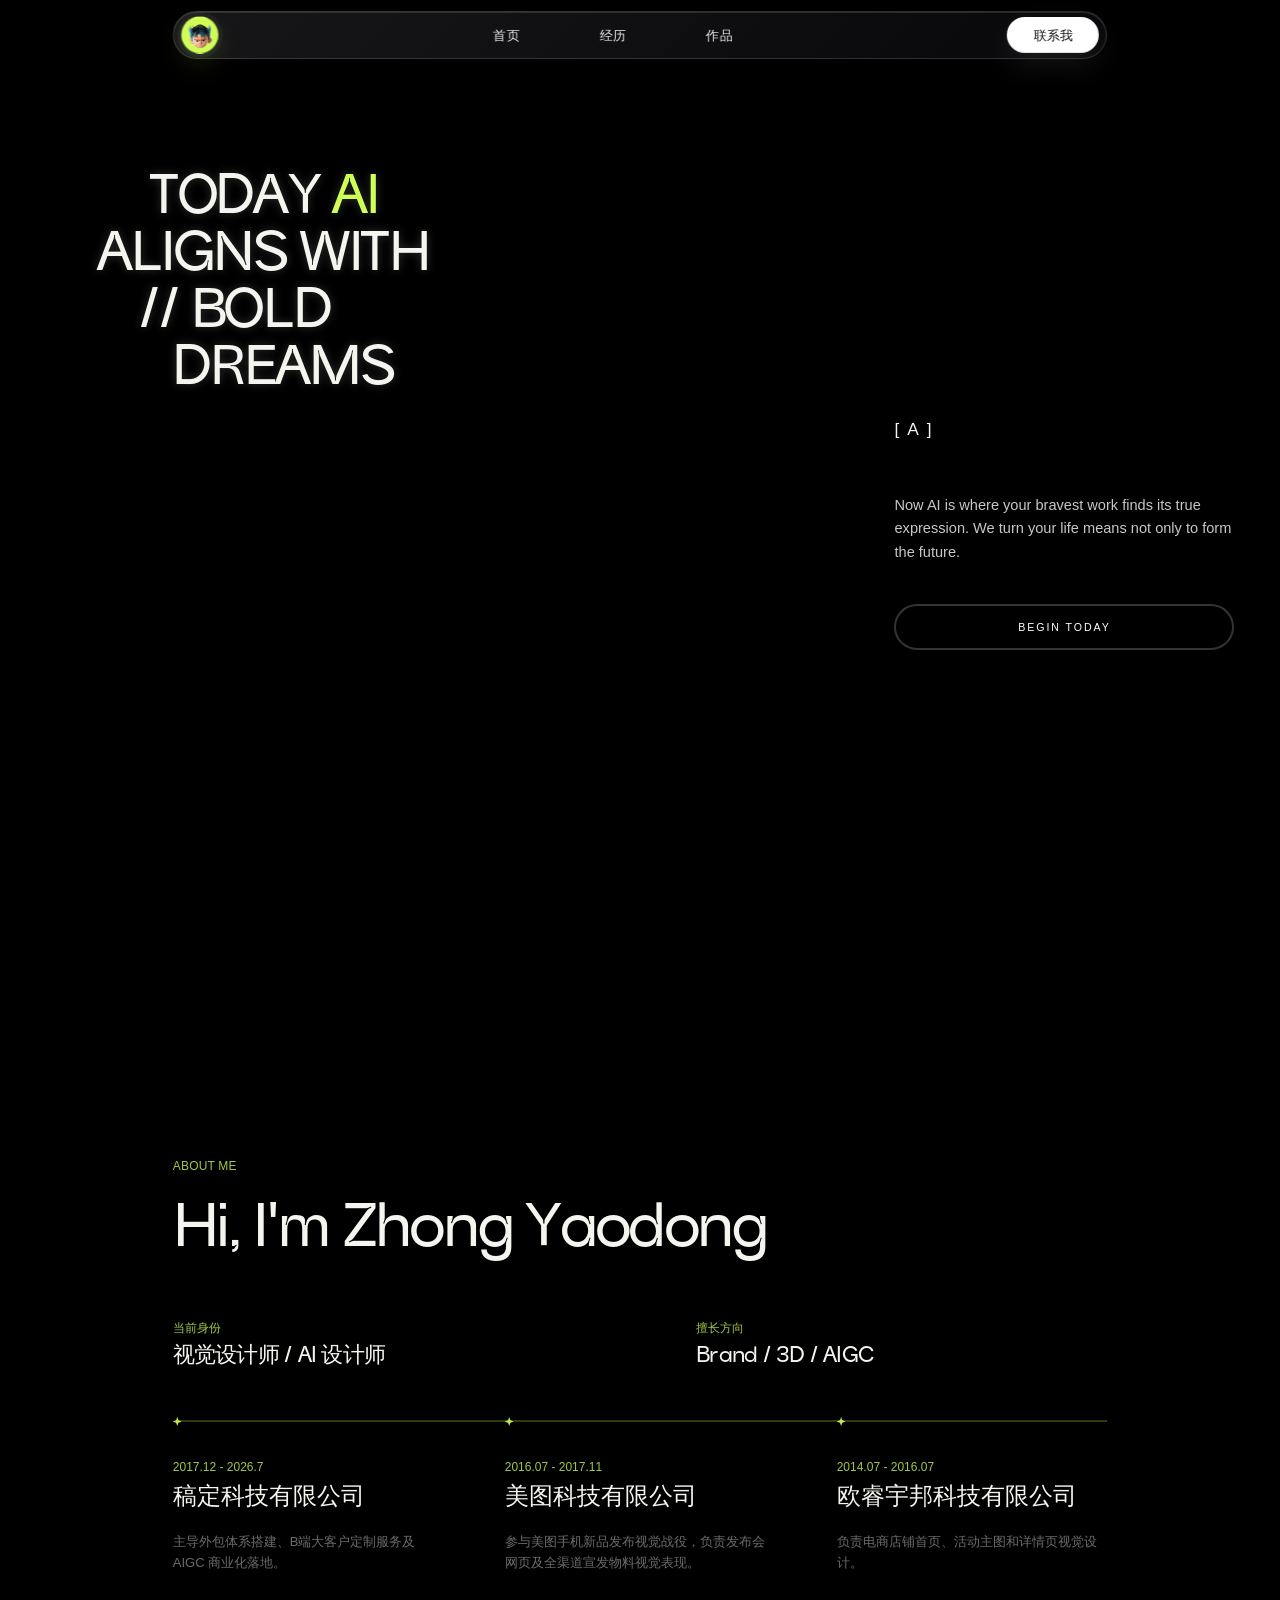
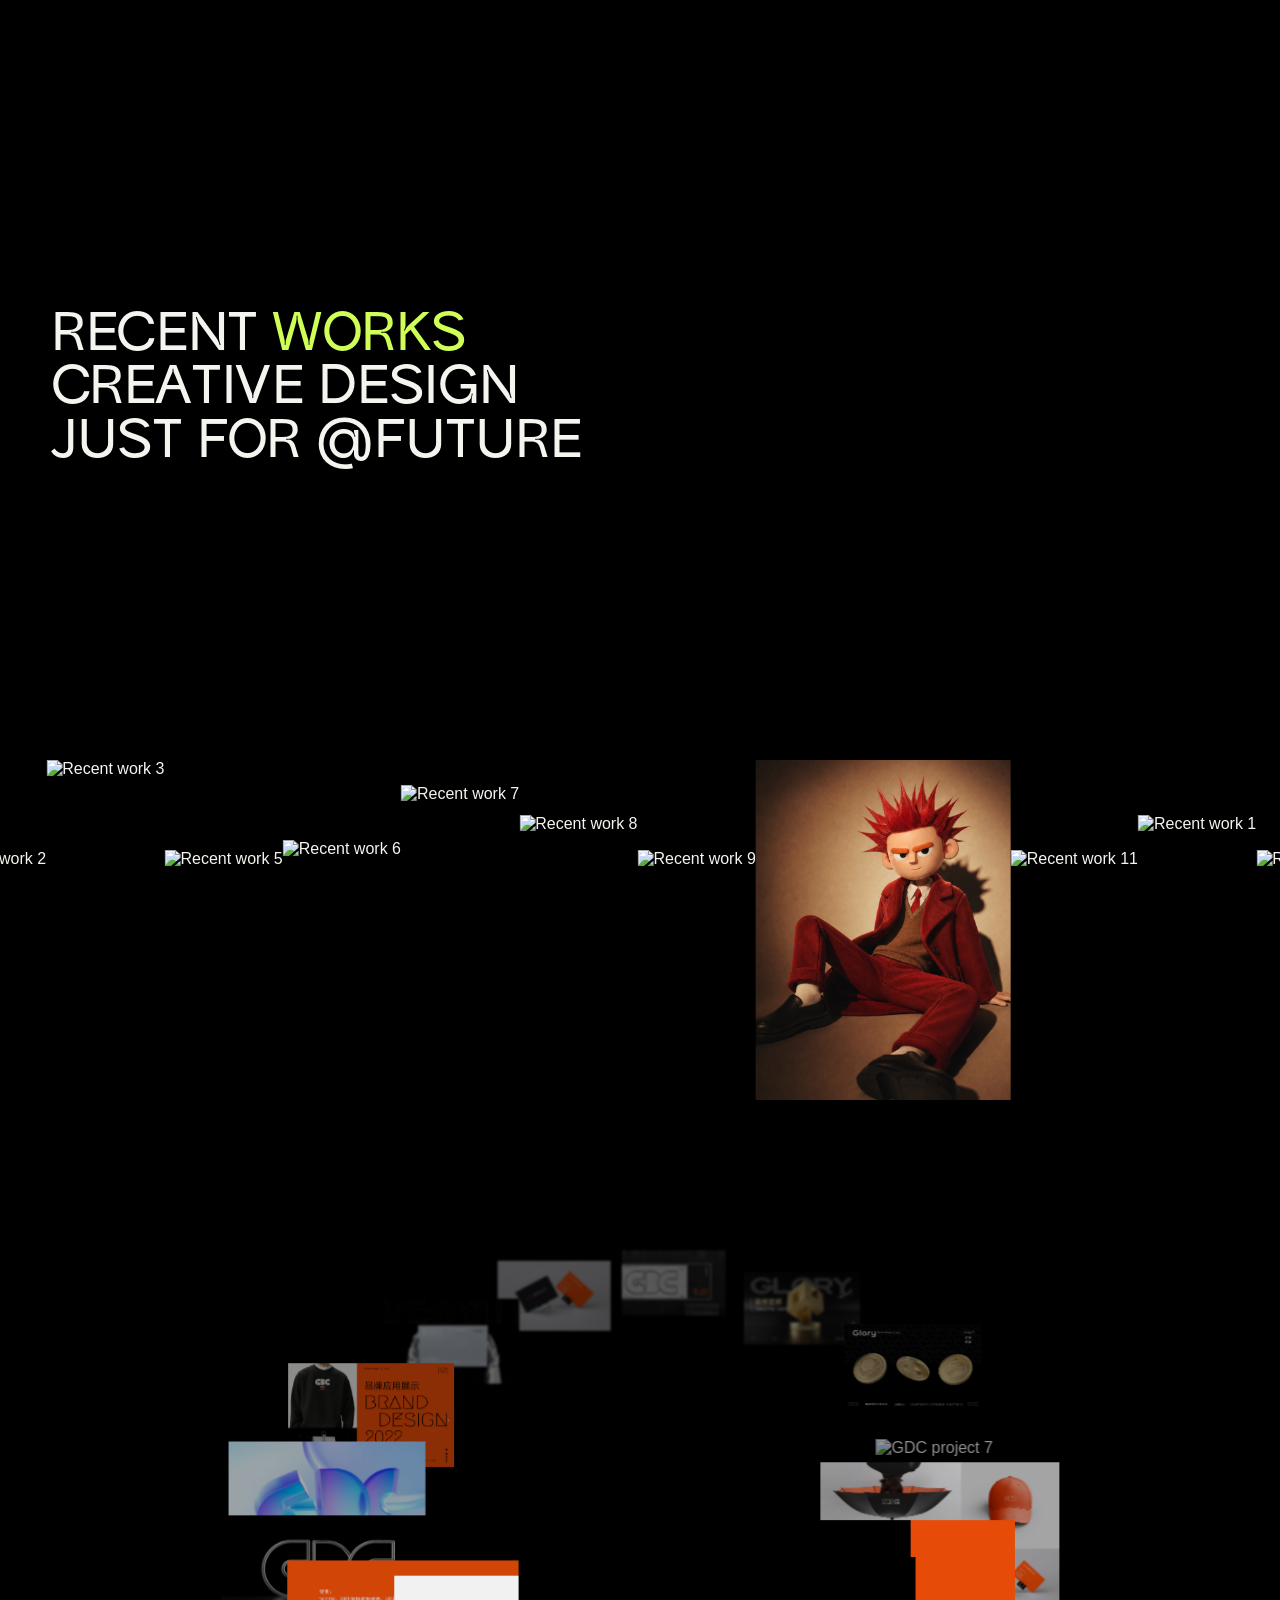
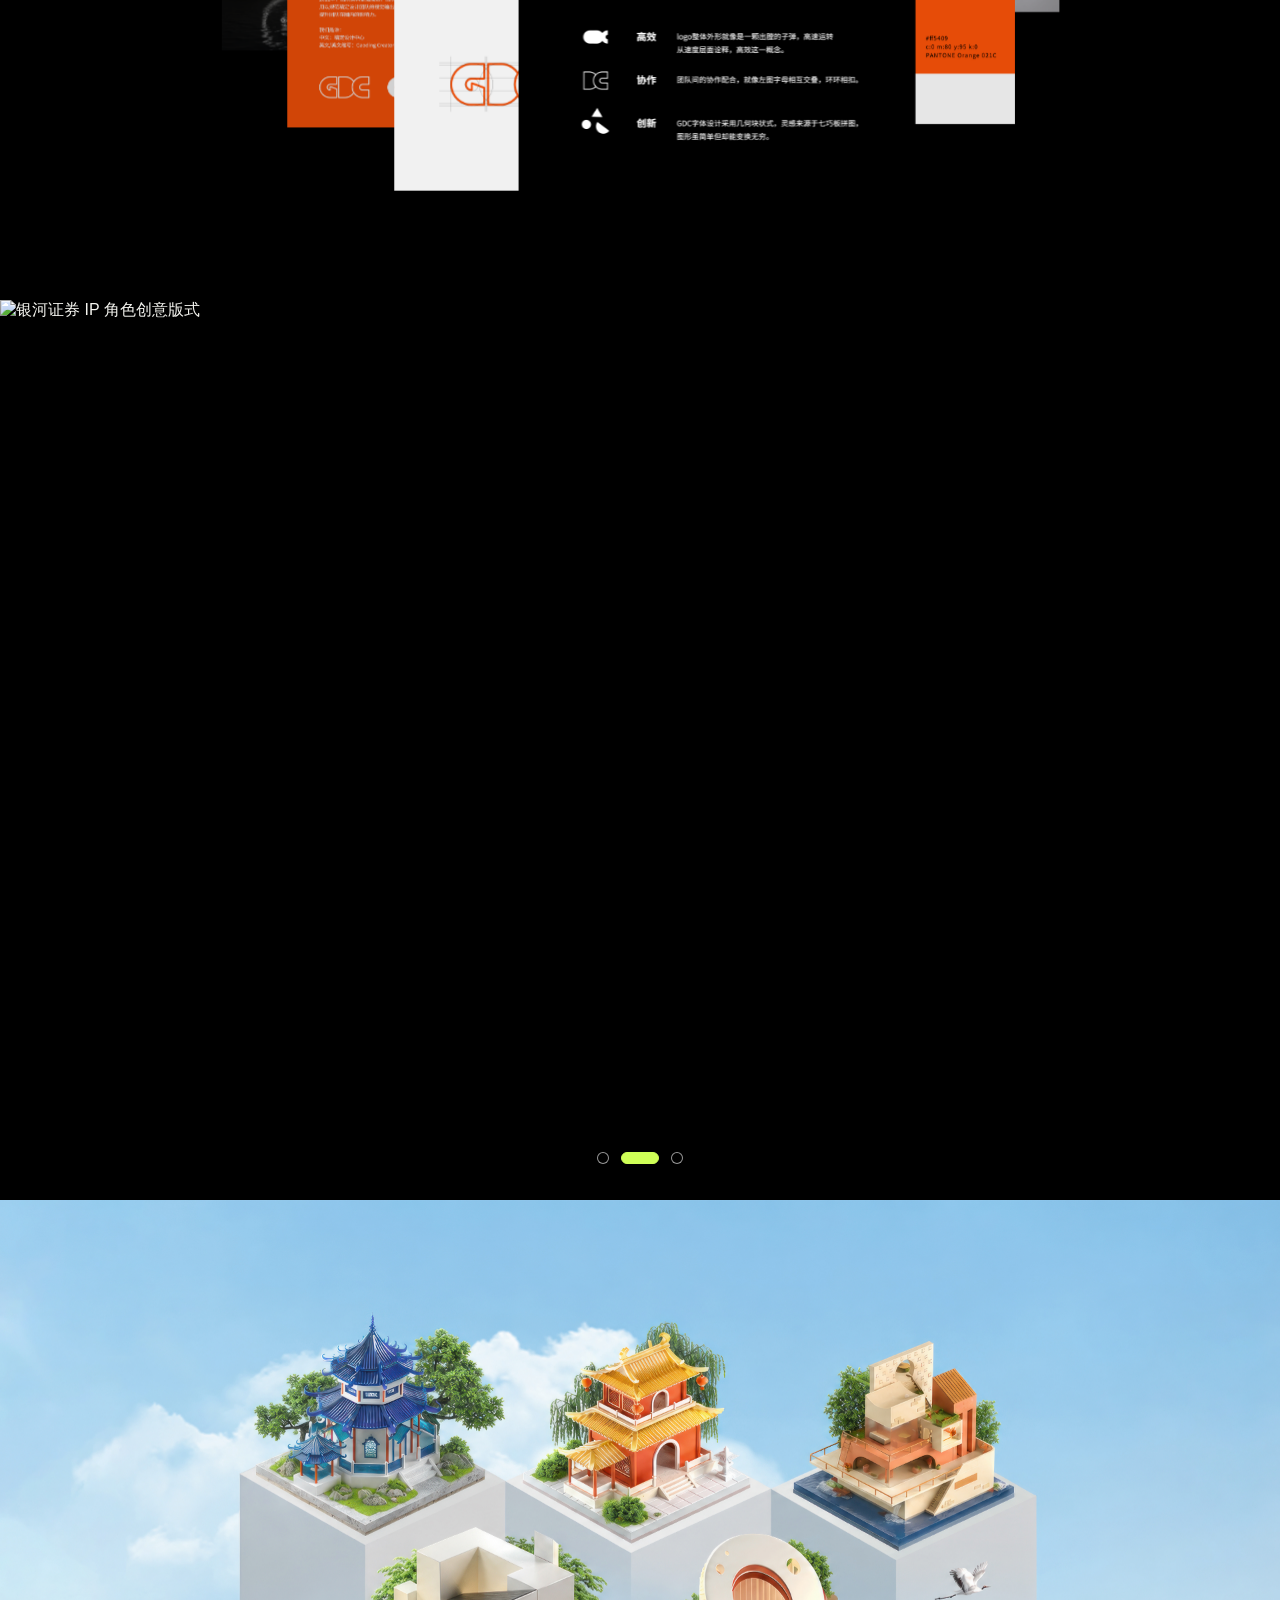
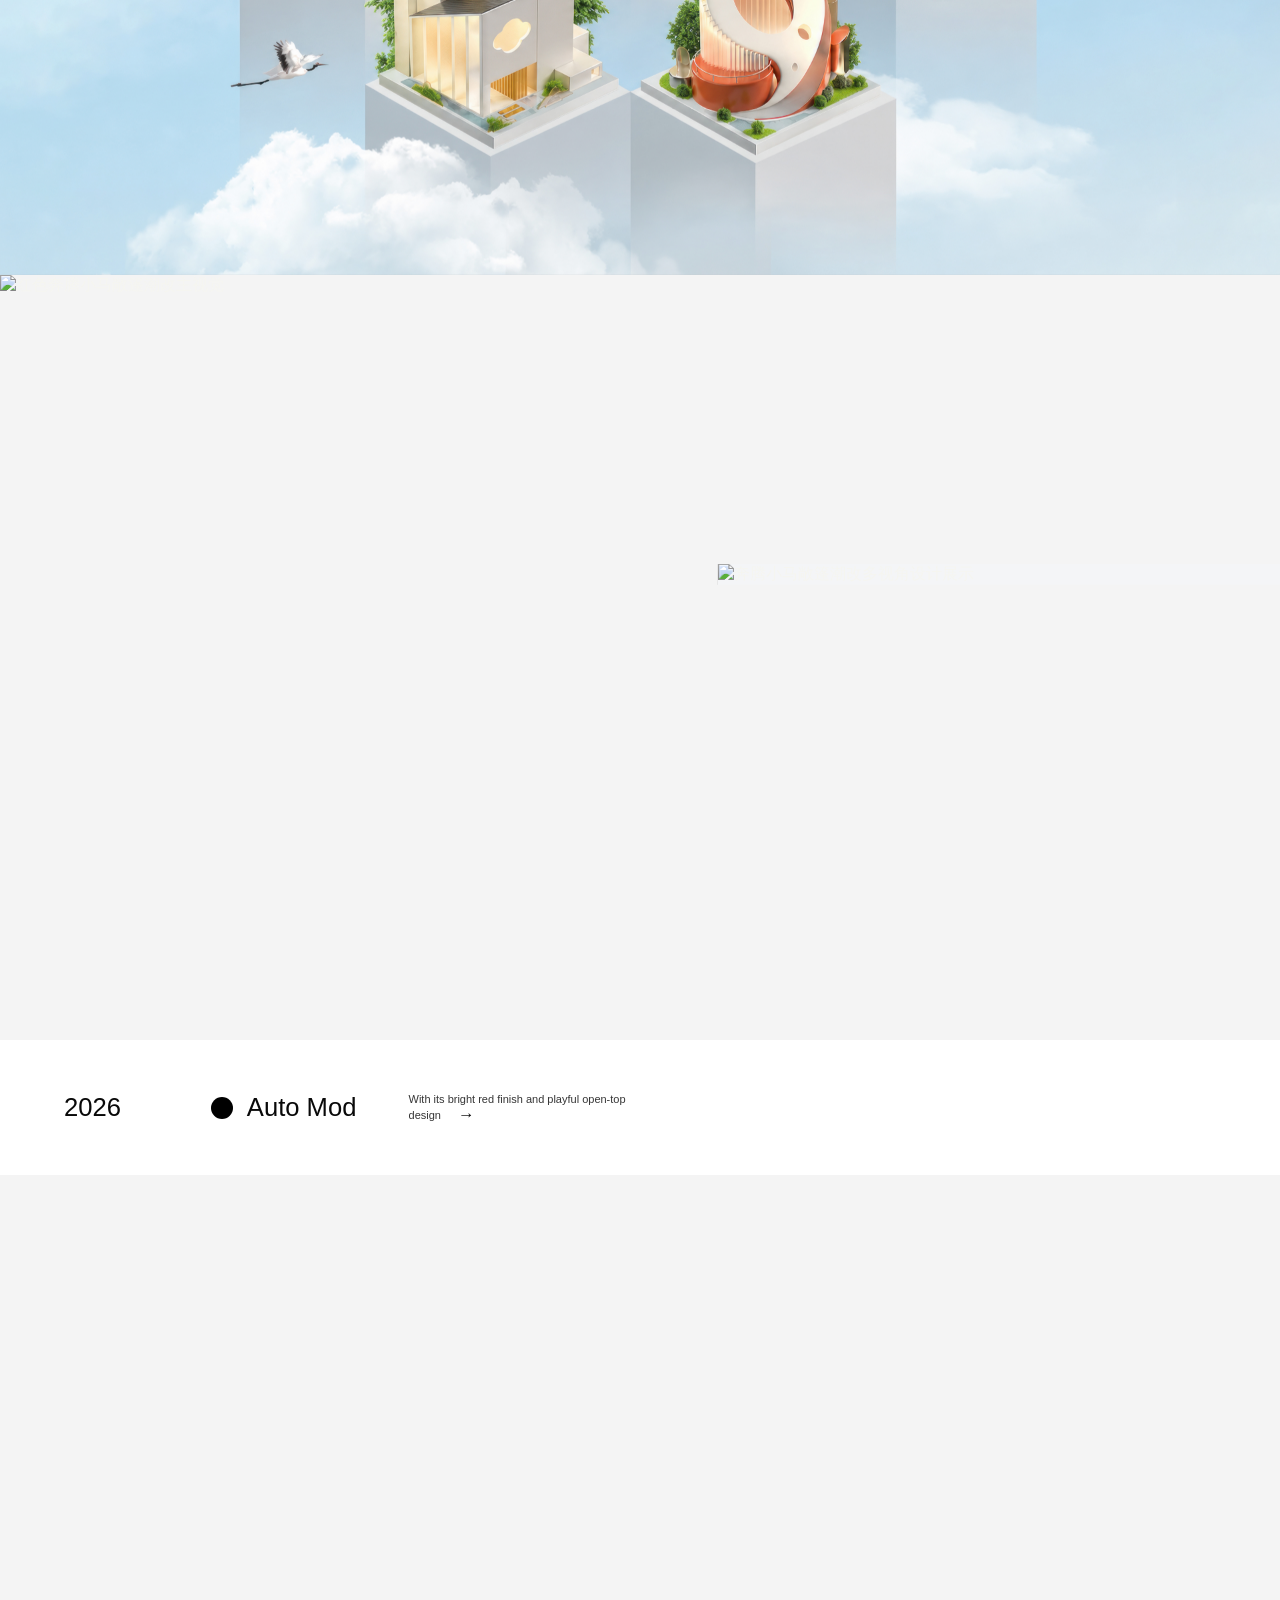
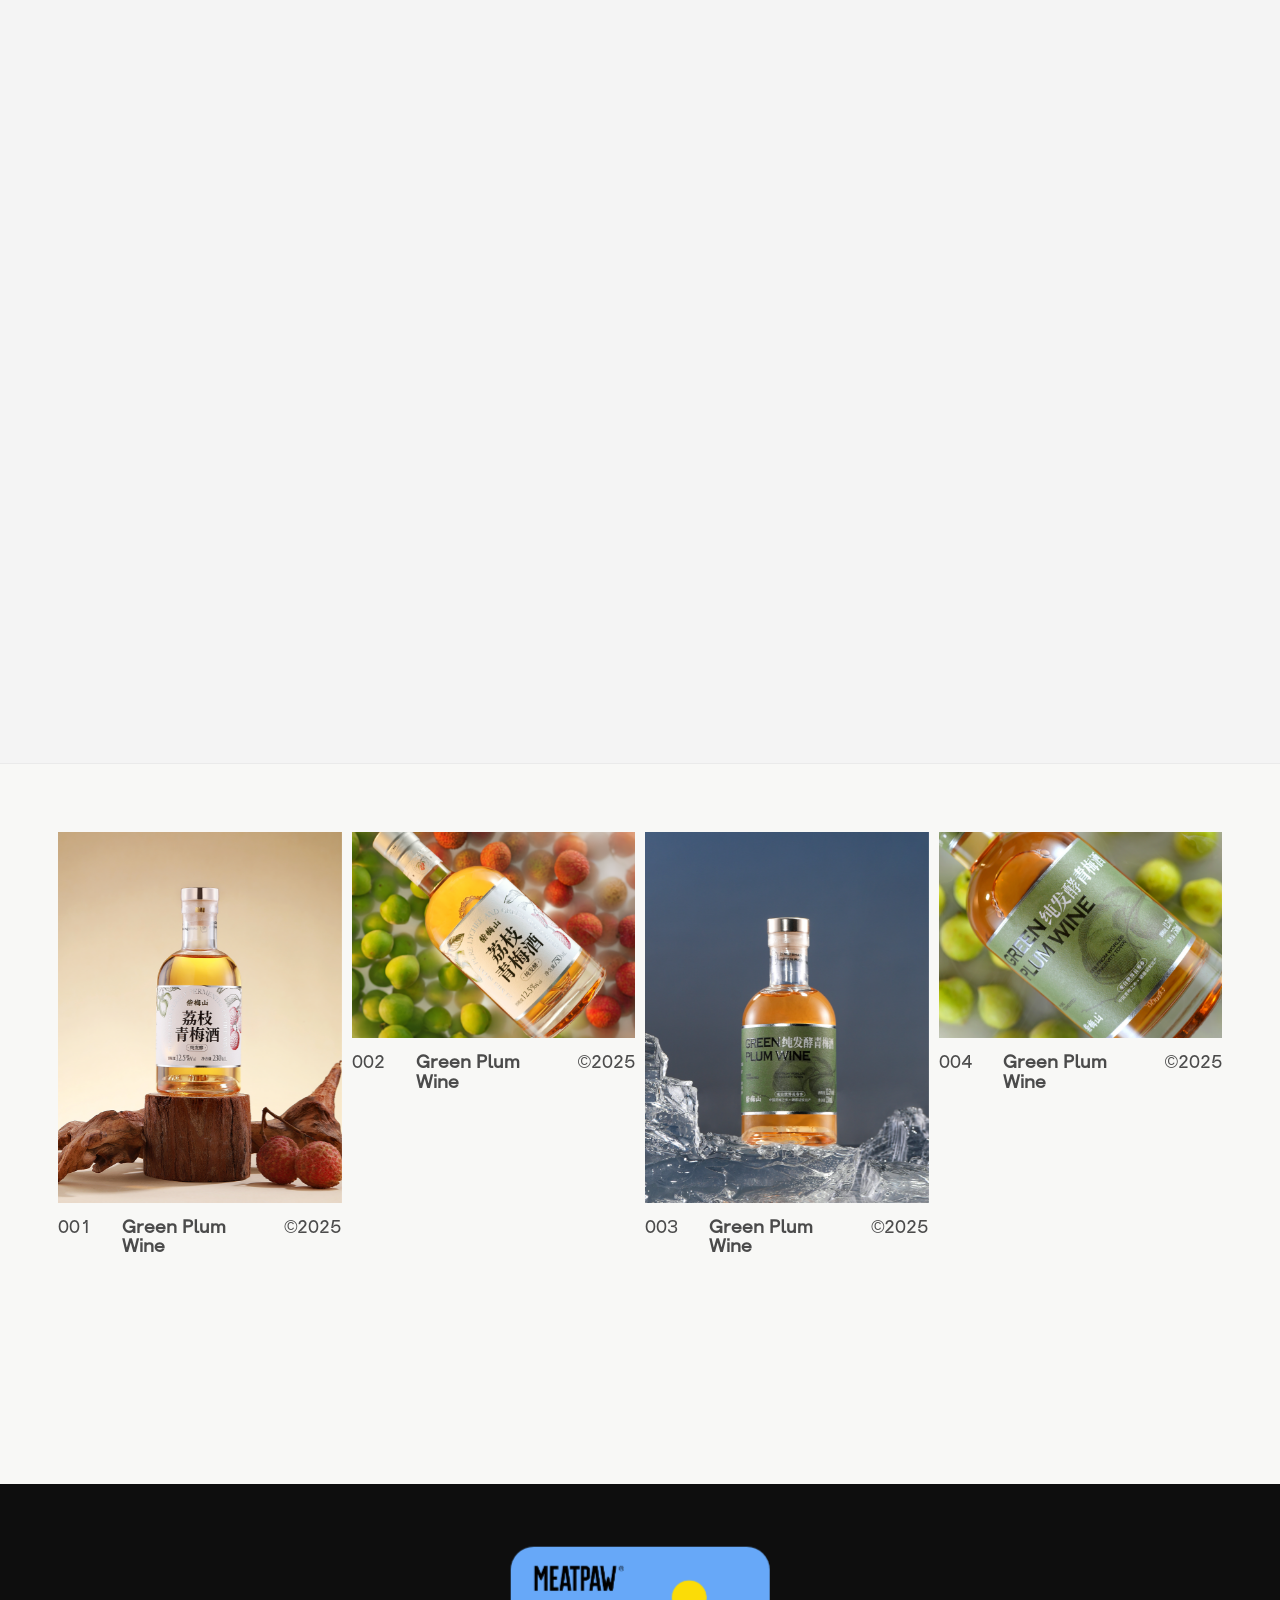
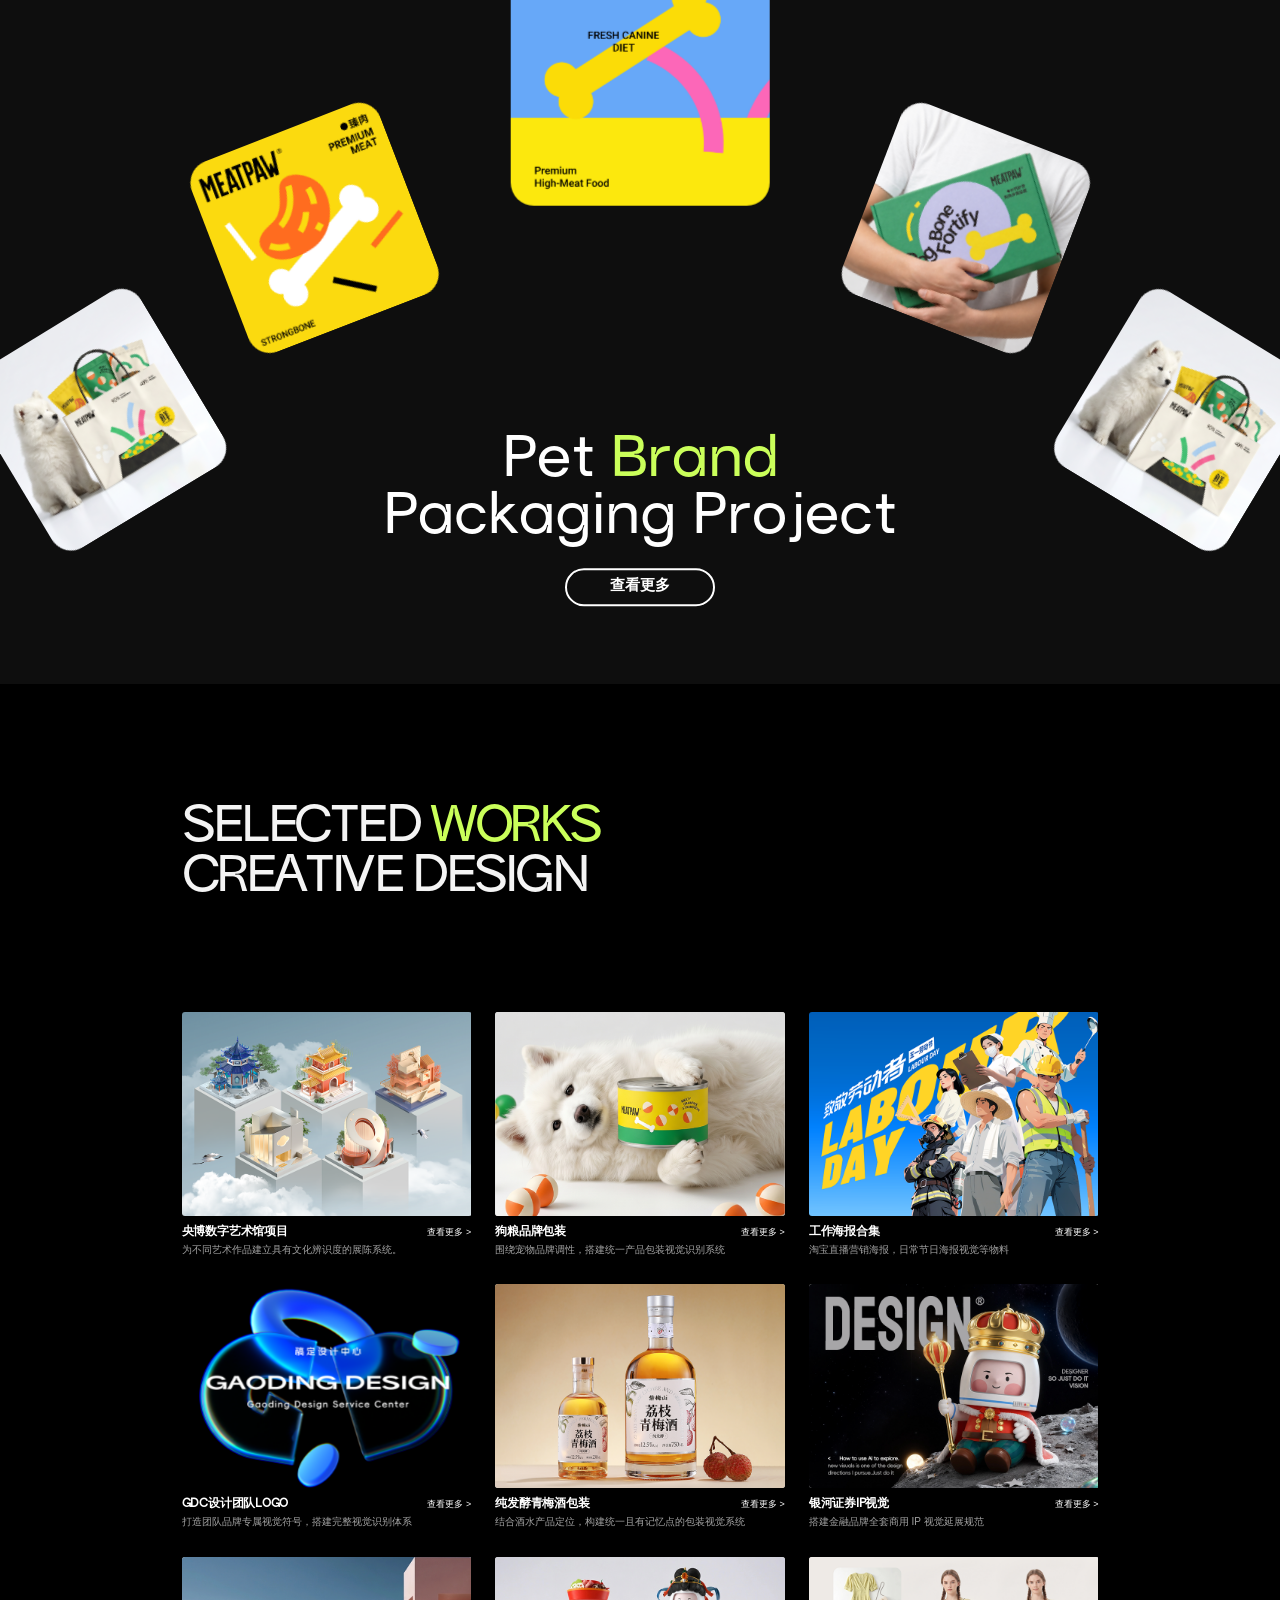
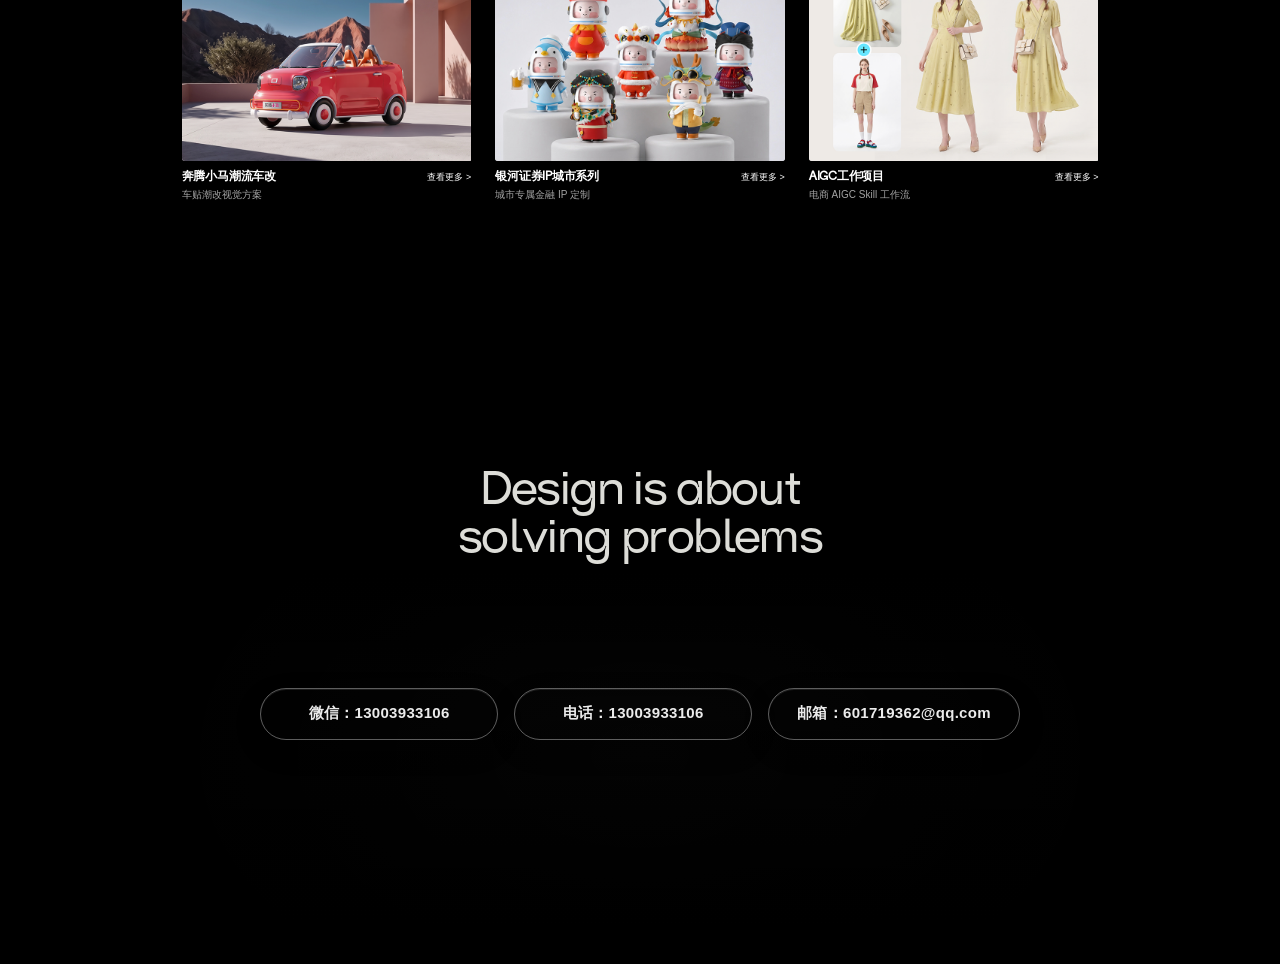
==== index.html @ 7c3661b8 "Summary (required) first commit" ====
<!doctype html>
<html lang="en">
  <head>
    <meta charset="UTF-8" />
    <meta name="viewport" content="width=device-width, initial-scale=1.0" />
    <title>0703 Visual Designer Portfolio</title>
    <link rel="stylesheet" href="./styles.css?v=0723-car-desktop-ratio" />
  <link rel="stylesheet" href="aigc-detail.css">
  <link rel="stylesheet" href="mobile-aigc-cover.css">
<link rel="stylesheet" href="aigc-mobile-span.css?v=0724">
</head>
  <body>
    <div class="video-backdrop" aria-hidden="true">
      <video id="heroVideo" src="./assets/hero-bg-video.mp4" muted playsinline preload="auto"></video>
      <div class="video-dim"></div>
    </div>

    <header class="capsule-nav">
      <a class="nav-avatar" href="#home" aria-label="返回首页">
        <img src="./assets/nav/avatar.png" alt="Zhong Yaodong avatar" />
      </a>
      <nav>
        <a href="#home">首页</a>
        <a href="#cv">经历</a>
        <a href="#archive">作品</a>
      </nav>
      <a class="talk" href="#contact">LRT'S TALK <span>↗</span></a>
    </header>

    <main>
      <section id="home" class="screen hero-screen">
        <div class="hero-title">
          <p>TODAY <mark>AI</mark></p>
          <p>ALIGNS WITH</p>
          <p><span>//</span> BOLD</p>
          <p>DREAMS</p>
        </div>
        <div class="hero-side">
          <span>[ A ]</span>
          <p>
            Now AI is where your bravest work finds its true expression.
            We turn your life means not only to form the future.
          </p>
          <span class="hero-cta">BEGIN TODAY</span>
        </div>
      </section>

      <section id="cv" class="screen cv-screen">
        <div class="cv-content">
          <p class="lime-label">ABOUT ME</p>
          <h1>Hi, I'm Zhong Yaodong</h1>
          <p class="cv-lead">
            我把视觉系统、品牌叙事和 AI 生产力整合成一套稳定落地的设计方法。
            擅长从 0 到 1 搭建设计规范、服务 B 端客户，并把非标化的 AI 操作转化为可复用的工作流。
          </p>
          <div class="cv-info">
            <div><span>当前身份</span><strong>视觉设计师 / AI 设计师</strong></div>
            <div><span>擅长方向</span><strong>Brand / 3D / AIGC</strong></div>
          </div>
          <ol class="cv-timeline">
            <li>
              <div class="cv-entry">
                <span>2017.12 - 2026.7</span><strong>稿定科技有限公司</strong>
                <div class="work-detail">
                  <p>主导外包体系搭建、B端大客户定制服务及 AIGC 商业化落地。</p>
                  <p>搭建电商 AI 自动化工作流，覆盖主图套图、详情页生成、一键穿戴、风格迁移等场景，推动生产模式从人工设计向 AI 辅助生成升级。</p>
                  <p>服务招商证券、淘宝直播、钉钉、宁德时代、央视央博等客户，并参与设计规范、报价体系、外包质量管理与团队产出提升。</p>
                </div>
              </div>
            </li>
            <li>
              <div class="cv-entry">
                <span>2016.07 - 2017.11</span><strong>美图科技有限公司</strong>
                <div class="work-detail">
                  <p>参与美图手机新品发布视觉战役，负责发布会网页及全渠道宣发物料视觉表现。</p>
                  <p>负责日常长图海报、推文配图等新媒体物料设计，以年轻化视觉语言支持品牌传播。</p>
                </div>
              </div>
            </li>
            <li>
              <div class="cv-entry">
                <span>2014.07 - 2016.07</span><strong>欧睿宇邦科技有限公司</strong>
                <div class="work-detail">
                  <p>负责电商店铺首页、活动主图和详情页视觉设计。</p>
                  <p>通过优化视觉动线和卖点提炼，提升用户浏览体验与购买转化率。</p>
                </div>
              </div>
            </li>
          </ol>
        </div>
      </section>

      <section id="work" class="screen recent-hero">
        <div class="recent-heading">
          <p>RECENT <span>WORKS</span></p>
          <p>CREATIVE DESIGN</p>
          <p>JUST FOR @FUTURE</p>
        </div>
        <div class="recent-strip">
          <img src="./assets/screen3/1.png" alt="Recent work 1" />
          <img src="./assets/screen3/2.png" alt="Recent work 2" />
          <img src="./assets/screen3/3.png" alt="Recent work 3" />
          <img src="./assets/screen3/5.png" alt="Recent work 5" />
          <img src="./assets/screen3/6.png" alt="Recent work 6" />
          <img src="./assets/screen3/7.png" alt="Recent work 7" />
          <img src="./assets/screen3/8.png" alt="Recent work 8" />
          <img src="./assets/screen3/9.png" alt="Recent work 9" />
          <img src="./assets/screen3/10.jpg" alt="Recent work 10" />
          <img src="./assets/screen3/11.png" alt="Recent work 11" />
        </div>
      </section>

      <section class="screen gdc-screen">
        <div class="gdc-collage">
          <img class="gdc-img g1" src="./assets/screen4/1.png" alt="GDC project 1" />
          <img class="gdc-img g2" src="./assets/screen4/2.png" alt="GDC project 2" />
          <img class="gdc-img g3" src="./assets/screen4/3.png" alt="GDC project 3" />
          <img class="gdc-img g4" src="./assets/screen4/4.png" alt="GDC project 4" />
          <img class="gdc-img g5" src="./assets/screen4/5.png" alt="GDC project 5" />
          <img class="gdc-img g6" src="./assets/screen4/6.png" alt="GDC project 6" />
          <img class="gdc-img g7" src="./assets/screen4/7.png" alt="GDC project 7" />
          <img class="gdc-img g8" src="./assets/screen4/8.png" alt="GDC project 8" />
          <img class="gdc-img g9" src="./assets/screen4/9.png" alt="GDC project 9" />
          <img class="gdc-img g10" src="./assets/screen4/10.png" alt="GDC project 10" />
          <img class="gdc-img g11" src="./assets/screen4/11.jpg" alt="GDC project 11" />
          <img class="gdc-img g12" src="./assets/screen4/12.png" alt="GDC project 12" />
          <img class="gdc-img g13" src="./assets/screen4/13.png" alt="GDC project 13" />
          <img class="gdc-img g14" src="./assets/screen4/14.png" alt="GDC project 14" />
        </div>
      </section>

      <section id="ip-carousel" class="screen ip-carousel-screen" aria-label="银河证券 IP 角色视觉轮播">
        <div class="ip-carousel-track">
          <img class="ip-carousel-slide is-active" src="./assets/screen-carousel/ip-carousel-1.png" alt="银河证券 IP 角色视觉海报" />
          <img class="ip-carousel-slide" src="./assets/screen-carousel/ip-carousel-2.png" alt="银河证券 IP 角色创意版式" />
          <img class="ip-carousel-slide" src="./assets/screen-carousel/ip-carousel-3.png" alt="银河证券 IP 四季视觉" />
        </div>
        <div class="ip-carousel-controls" aria-label="轮播切换">
          <button class="is-active" type="button" aria-label="切换到第 1 张" aria-pressed="true"></button>
          <button type="button" aria-label="切换到第 2 张" aria-pressed="false"></button>
          <button type="button" aria-label="切换到第 3 张" aria-pressed="false"></button>
        </div>
      </section>

      <section class="screen season-screen poster-replica" aria-label="央博四季封面">
        <div class="poster-stage">
          <div class="poster-topline" aria-hidden="true">
            <span>◆2026</span>
            <span>(POSTER)</span>
            <span>@Yordon</span>
          </div>
          <div class="poster-copy">
            <h2>Customized<br />poster display</h2>
            <a href="#archive">
              查看更多
              <svg viewBox="0 0 20 16" aria-hidden="true">
                <path d="M11.86 0 10.45 1.42 15.7 6.67H0v2h15.7l-5.25 5.25 1.41 1.41 7.67-7.66L11.86 0Z" />
              </svg>
            </a>
          </div>
          <div class="poster-copy poster-copy-invert" aria-hidden="true">
            <h2>Customized<br />poster display</h2>
          </div>
          <img class="season-fallback-image" src="./assets/screen5/seasons-new/spring.jpg" alt="" aria-hidden="true" />
          <div class="poster-fan season-fade" aria-hidden="true">
            <img class="season-slide is-active" src="./assets/screen5/seasons-new/spring.jpg" alt="" />
            <img class="season-slide" src="./assets/screen5/seasons-new/summer.jpg" alt="" />
            <img class="season-slide" src="./assets/screen5/seasons-new/autumn.jpg" alt="" />
            <img class="season-slide" src="./assets/screen5/seasons-new/winter.jpg" alt="" />
          </div>
        </div>
      </section>

      <section id="car-flip" class="screen car-story-screen" aria-label="奔腾小马潮流车改展示">
        <div class="car-story-stage">
          <article class="car-story-hero">
            <img src="./assets/car-story/car-hero.png" alt="红色奔腾小马敞篷潮改主视觉" />
            <div class="car-story-caption">
              <span>2026</span>
              <strong><i aria-hidden="true"></i>Auto Mod</strong>
              <p>With its bright red finish and playful open-top design <b aria-hidden="true">→</b></p>
            </div>
          </article>
          <article class="car-story-detail">
            <img src="./assets/car-story/car-detail.png" alt="奔腾小马敞篷潮改多视角设计展示" />
          </article>
        </div>
      </section>

      <section class="screen product-screen product-replica">
        <div class="product-grid">
          <article class="product-item product-item-tall">
            <div class="product-photo product-hover-frame">
              <img class="product-img product-img-base" src="./assets/screen6/green-plum/6-1-1.png" alt="Green Plum Wine display 001" />
              <img class="product-img product-img-hover" src="./assets/screen6/green-plum/6-1-2.png" alt="" />
            </div>
            <div class="product-meta"><span>001</span><strong>Green Plum Wine</strong><em>©2025</em></div>
          </article>
          <article class="product-item product-item-wide">
            <div class="product-photo product-hover-frame">
              <img class="product-img product-img-base" src="./assets/screen6/green-plum/6-2-1.png" alt="Green Plum Wine display 002" />
              <img class="product-img product-img-hover" src="./assets/screen6/green-plum/6-2-2.png" alt="" />
            </div>
            <div class="product-meta"><span>002</span><strong>Green Plum Wine</strong><em>©2025</em></div>
          </article>
          <article class="product-item product-item-tall">
            <div class="product-photo product-hover-frame">
              <img class="product-img product-img-base" src="./assets/screen6/green-plum/6-3-1.png" alt="Green Plum Wine display 003" />
              <img class="product-img product-img-hover" src="./assets/screen6/green-plum/6-3-2.png" alt="" />
            </div>
            <div class="product-meta"><span>003</span><strong>Green Plum Wine</strong><em>©2025</em></div>
          </article>
          <article class="product-item product-item-wide">
            <div class="product-photo product-hover-frame">
              <img class="product-img product-img-base" src="./assets/screen6/green-plum/6-4-1.png" alt="Green Plum Wine display 004" />
              <img class="product-img product-img-hover" src="./assets/screen6/green-plum/6-4-2.png" alt="" />
            </div>
            <div class="product-meta"><span>004</span><strong>Green Plum Wine</strong><em>©2025</em></div>
          </article>
        </div>
      </section>

      <section class="screen pet-screen pet-replica">
        <div class="pet-orbit" aria-hidden="true">
          <div class="pet-card pet-slot-0" style="--pet-card-img: url('./assets/screen7/pet-1.jpg')"></div>
          <div class="pet-card pet-slot-1" style="--pet-card-img: url('./assets/screen7/pet-2.jpg')"></div>
          <div class="pet-card pet-slot-2" style="--pet-card-img: url('./assets/screen7/pet-3.jpg')"></div>
          <div class="pet-card pet-slot-3" style="--pet-card-img: url('./assets/screen7/pet-4.jpg')"></div>
          <div class="pet-card pet-slot-4" style="--pet-card-img: url('./assets/screen7/pet-5.jpg')"></div>
          <div class="pet-card pet-slot-5" style="--pet-card-img: url('./assets/screen7/pet-6.jpg')"></div>
          <div class="pet-card pet-slot-6" style="--pet-card-img: url('./assets/screen7/pet-7.jpg')"></div>
        </div>
        <div class="pet-copy">
          <h2>Pet <span>Brand</span><br /><span class="pet-title-line">Packaging Project</span></h2>
          <a class="project-detail-trigger pet-detail-trigger" href="./project-detail.html?project=pet"><span class="pet-button-text">查看更多</span></a>
        </div>
      </section>

      <section id="archive" class="screen archive-screen archive-replica">
        <div class="archive-wrap">
          <h2>SELECTED <span>WORKS</span><br />CREATIVE DESIGN</h2>
          <div class="archive-grid">
            <article>
              <a class="archive-thumb-link project-detail-trigger" href="./project-detail.html?project=yangbo" aria-label="查看央博数字艺术馆项目详情">
                <img src="./assets/selected-covers/精选作品封面1.png" alt="央博数字艺术馆项目" />
              </a>
              <div class="archive-card-copy">
                <h3>央博数字艺术馆项目</h3>
                <a class="project-detail-trigger" href="./project-detail.html?project=yangbo">查看更多 &gt;</a>
              </div>
              <p>为不同艺术作品建立具有文化辨识度的展陈系统。</p>
            </article>
            <article>
              <a class="archive-thumb-link project-detail-trigger" href="./project-detail.html?project=pet" aria-label="查看狗粮品牌包装详情">
                <img src="./assets/selected-covers/精选作品封面2.png" alt="狗粮品牌包装" />
              </a>
              <div class="archive-card-copy">
                <h3>狗粮品牌包装</h3>
                <a class="project-detail-trigger" href="./project-detail.html?project=pet">查看更多 &gt;</a>
              </div>
              <p>围绕宠物品牌调性，搭建统一产品包装视觉识别系统</p>
            </article>
            <article>
              <a class="archive-thumb-link project-detail-trigger" href="./project-detail.html?project=poster" aria-label="查看工作海报合集详情">
                <img src="./assets/selected-covers/精选作品封面3.png" alt="工作海报合集" />
              </a>
              <div class="archive-card-copy">
                <h3>工作海报合集</h3>
                <a class="project-detail-trigger" href="./project-detail.html?project=poster">查看更多 &gt;</a>
              </div>
              <p>淘宝直播营销海报，日常节日海报视觉等物料</p>
            </article>
            <article>
              <a class="archive-thumb-link project-detail-trigger" href="./project-detail.html?project=gdc" aria-label="查看GDC设计团队LOGO详情">
                <img src="./assets/selected-covers/精选作品封面4.png" alt="GDC设计团队LOGO" />
              </a>
              <div class="archive-card-copy">
                <h3>GDC设计团队LOGO</h3>
                <a class="project-detail-trigger" href="./project-detail.html?project=gdc">查看更多 &gt;</a>
              </div>
              <p>打造团队品牌专属视觉符号，搭建完整视觉识别体系</p>
            </article>
            <article>
              <a class="archive-thumb-link project-detail-trigger" href="./project-detail.html?project=qingmeijiu" aria-label="查看纯发酵青梅酒包装详情">
                <img src="./assets/selected-covers/精选作品封面5.png" alt="纯发酵青梅酒包装" />
              </a>
              <div class="archive-card-copy">
                <h3>纯发酵青梅酒包装</h3>
                <a class="project-detail-trigger" href="./project-detail.html?project=qingmeijiu">查看更多 &gt;</a>
              </div>
              <p>结合酒水产品定位，构建统一且有记忆点的包装视觉系统</p>
            </article>
            <article>
              <a class="archive-thumb-link project-detail-trigger" href="./project-detail.html?project=yinhe" aria-label="查看银河证券IP视觉详情">
                <img src="./assets/selected-covers/精选作品封面6.png" alt="银河证券IP视觉" />
              </a>
              <div class="archive-card-copy">
                <h3>银河证券IP视觉</h3>
                <a class="project-detail-trigger" href="./project-detail.html?project=yinhe">查看更多 &gt;</a>
              </div>
              <p>搭建金融品牌全套商用 IP 视觉延展规范</p>
            </article>
            <article>
              <a class="archive-thumb-link project-detail-trigger" href="./project-detail.html?project=chegai" aria-label="查看奔腾小马潮流车改详情">
                <img src="./assets/selected-covers/精选作品封面7.png" alt="奔腾小马潮流车改" />
              </a>
              <div class="archive-card-copy">
                <h3>奔腾小马潮流车改</h3>
                <a class="project-detail-trigger" href="./project-detail.html?project=chegai">查看更多 &gt;</a>
              </div>
              <p>车贴潮改视觉方案</p>
            </article>
            <article>
              <a class="archive-thumb-link project-detail-trigger" href="./project-detail.html?project=yinhe-city" aria-label="查看银河证券IP城市系列详情">
                <img src="./assets/selected-covers/精选作品封面8.png" alt="银河证券IP城市系列" />
              </a>
              <div class="archive-card-copy">
                <h3>银河证券IP城市系列</h3>
                <a class="project-detail-trigger" href="./project-detail.html?project=yinhe-city">查看更多 &gt;</a>
              </div>
              <p>城市专属金融 IP 定制</p>
            </article>
            <article>
              <a class="archive-thumb-link project-detail-trigger" href="./aigc-detail.html" aria-label="查看AIGC工作项目详情">
                <img src="./assets/selected-covers/精选作品封面9.png" alt="AIGC工作项目" />
              </a>
              <div class="archive-card-copy">
                <h3>AIGC工作项目</h3>
                <a class="project-detail-trigger" href="./aigc-detail.html">查看更多 &gt;</a>
              </div>
              <p>电商 AIGC Skill 工作流</p>
            </article>
          </div>
        </div>
      </section>

      <section class="screen poster-screen legacy-screen">
        <div class="poster-stage">
          <div class="poster-topline">
            <span>◆2026</span>
            <span>(POSTER)</span>
            <span>@Yordon</span>
          </div>
          <div class="poster-copy">
            <h2>Customized<br />poster display</h2>
            <a href="#archive">查看更多 <span>→</span></a>
          </div>
          <div class="poster-fan">
            <img src="./assets/screen5/5-1.jpg" alt="Poster 1" />
            <img src="./assets/screen5/5-2.jpg" alt="Poster 2" />
            <img src="./assets/screen5/5-3.png" alt="Poster 3" />
            <img src="./assets/screen5/5-4.jpg" alt="Poster 4" />
          </div>
        </div>
      </section>

      <section class="screen product-screen legacy-screen">
        <div class="product-grid">
          <img src="./assets/screen6/6-1.png" alt="Product display 1" />
          <img src="./assets/screen6/6-2.png" alt="Product display 2" />
          <img src="./assets/screen6/6-3.jpg" alt="Product display 3" />
          <img src="./assets/screen6/6-4.png" alt="Product display 4" />
        </div>
      </section>

      <section class="screen pet-screen legacy-screen">
        <img class="pet-card p1" src="./assets/screen6/6-1.png" alt="Packaging card 1" />
        <img class="pet-card p2" src="./assets/screen6/6-2.png" alt="Packaging card 2" />
        <img class="pet-card p3" src="./assets/screen6/6-3.jpg" alt="Packaging card 3" />
        <img class="pet-card p4" src="./assets/screen6/6-4.png" alt="Packaging card 4" />
        <div class="pet-copy">
          <h2>Pet <span>Brand</span><br />Packaging Project</h2>
          <p>A Direct-to-Fan Music Platform for Discovery, Community, and Culture.</p>
          <a href="#archive">查看更多</a>
        </div>
      </section>

      <section class="screen archive-screen legacy-screen">
        <div class="archive-marquee">
          <p>RECENT <span>WORKS</span></p>
          <p>CREATIVE DESIGN</p>
          <p>JUST FOR @FUTURE</p>
        </div>
        <div class="archive-grid">
          <article><span>Creative Visuals</span><h3>创意视觉</h3><p>AI 时代下技术赋能与视觉表达的融合实践探索</p><img src="./assets/screen3/1.png" alt="Archive 1" /><a>查看作品 →</a></article>
          <article><span>Form Design</span><h3>构成设计</h3><p>极简形态下的点线面与多元视觉的研究</p><img src="./assets/screen3/2.png" alt="Archive 2" /><a>查看作品 →</a></article>
          <article><span>IP Scenario</span><h3>IP及场景</h3><p>一些 IP 孵化道的设计和场景的探索与融合</p><img src="./assets/screen3/3.png" alt="Archive 3" /><a>查看作品 →</a></article>
          <article><span>Waterfall Collection</span><h3>工作项目</h3><p>2019-2026 设计工作轨迹，走过一些弯路依旧保持 passion</p><img src="./assets/screen3/5.png" alt="Archive 4" /><a>查看作品 →</a></article>
          <article><span>Dynamic Vision</span><h3>动态视觉</h3><p>AI 时代下的各类动态视觉的探索</p><img src="./assets/screen3/6.png" alt="Archive 5" /><a>查看作品 →</a></article>
          <article><span>Beyond Design</span><h3>设计之外</h3><p>记录设计之外的观察、新时代 AI 技术探索。</p><img src="./assets/screen3/7.png" alt="Archive 6" /><a>查看作品 →</a></article>
        </div>
      </section>
    </main>

    <footer id="contact" class="site-footer">
      <div class="footer-contact-wrap">
        <h2>Design is about<br />solving problems</h2>
        <div class="footer-contact-pills" aria-label="联系方式">
          <span>微信：13003933106</span>
          <span>电话：13003933106</span>
          <a href="mailto:601719362@qq.com">邮箱：601719362@qq.com</a>
        </div>
      </div>
    </footer>

    <div class="image-lightbox" aria-hidden="true">
      <button class="lightbox-close" type="button" aria-label="Close preview">×</button>
      <img alt="Expanded carousel preview" />
    </div>

    <div class="pet-detail-overlay" aria-hidden="true">
      <button class="pet-detail-close" type="button" aria-label="关闭项目详情">×</button>
      <div class="pet-detail-panel">
        <iframe
          class="pet-detail-frame"
          src="./project-detail.html?project=pet&embed=1"
          title="项目详情"
          loading="lazy"
        ></iframe>
      </div>
    </div>

    <script src="./script.js?v=0723-car-desktop-ratio"></script>
  <script src="aigc-detail.js"></script>
</body>
</html>
---- styles.css ----
:root {
  --black: #020203;
  --white: #f5f5f0;
  --muted: rgba(245, 245, 240, 0.66);
  --lime: #cfff57;
  --orange: #ff4d15;
  --card: #151517;
}

@font-face {
  font-family: "Trap";
  src: url("./assets/Trap-Medium.otf") format("opentype");
  font-weight: 500;
  font-style: normal;
  font-display: swap;
}

* {
  box-sizing: border-box;
}

html {
  scroll-behavior: smooth;
}

body {
  margin: 0;
  overflow-x: hidden;
  background: #000;
  color: var(--white);
  font-family: Arial, Helvetica, sans-serif;
}

a {
  color: inherit;
  text-decoration: none;
}

img,
video {
  display: block;
  max-width: 100%;
}

.video-backdrop {
  position: fixed;
  inset: 0;
  z-index: 0;
  background: #000;
  opacity: 1;
  pointer-events: none;
  transition: opacity 240ms ease;
}

.video-backdrop.is-hidden {
  opacity: 0;
}

.video-backdrop video {
  width: 100%;
  height: 100%;
  object-fit: cover;
}

.video-dim {
  position: absolute;
  inset: 0;
  background:
    linear-gradient(180deg, rgba(0, 0, 0, 0.02), rgba(0, 0, 0, 0.12)),
    linear-gradient(90deg, rgba(0, 0, 0, 0.22), rgba(0, 0, 0, 0.02) 52%, rgba(0, 0, 0, 0.18));
}

.capsule-nav {
  position: fixed;
  top: clamp(10px, 0.86vw, 18px);
  left: 50%;
  z-index: 100;
  display: flex;
  align-items: center;
  justify-content: space-between;
  gap: clamp(14px, 2vw, 38px);
  width: min(73vw, 1260px);
  box-sizing: border-box;
  height: clamp(48px, 3.55vw, 68px);
  padding: clamp(5px, 0.36vw, 7px) clamp(6px, 0.55vw, 10px);
  border: 1px solid rgba(255, 255, 255, 0.14);
  border-radius: 999px;
  background:
    linear-gradient(135deg, rgba(255, 255, 255, 0.08), rgba(255, 255, 255, 0.018)),
    rgba(5, 5, 7, 0.72);
  box-shadow:
    inset 0 1px 0 rgba(255, 255, 255, 0.13),
    0 18px 55px rgba(0, 0, 0, 0.28);
  transform: translateX(-50%);
  backdrop-filter: blur(24px) saturate(1.2);
  -webkit-backdrop-filter: blur(24px) saturate(1.2);
}

.nav-avatar {
  display: grid;
  place-items: center;
  flex: 0 0 auto;
  width: clamp(38px, 2.75vw, 54px);
  height: clamp(38px, 2.75vw, 54px);
  border: 1px solid rgba(207, 255, 87, 0.34);
  border-radius: 50%;
  background:
    radial-gradient(circle at 50% 42%, #d9ff66 0 56%, rgba(207, 255, 87, 0.28) 57% 70%, rgba(207, 255, 87, 0) 71%),
    rgba(207, 255, 87, 0.16);
  box-shadow:
    0 0 0 4px rgba(255, 255, 255, 0.04),
    0 10px 26px rgba(207, 255, 87, 0.12);
  overflow: hidden;
}

.nav-avatar img {
  width: 112%;
  height: 112%;
  object-fit: contain;
  object-position: center 62%;
  transform: translateY(3%);
}

.capsule-nav nav a {
  color: rgba(255, 255, 255, 0.92);
  font-family: Arial, "Microsoft YaHei", sans-serif;
  font-size: clamp(13px, 0.84vw, 16px);
  font-weight: 500;
  letter-spacing: 0.05em;
  line-height: 1;
  transition: color 180ms ease, transform 180ms ease, opacity 180ms ease;
}

.capsule-nav nav a:hover {
  color: var(--lime);
  transform: translateY(-1px);
}

.capsule-nav nav {
  display: flex;
  align-items: center;
  justify-content: center;
  flex: 1 1 auto;
  gap: clamp(30px, 6.2vw, 118px);
  height: calc(100% - 8px);
  max-width: 660px;
  padding: 0 clamp(18px, 2.4vw, 46px);
  border: 0;
  border-radius: 999px;
  background: transparent;
}

.talk {
  display: inline-flex;
  align-items: center;
  justify-content: center;
  flex: 0 0 auto;
  min-width: clamp(92px, 6vw, 122px);
  height: clamp(36px, 2.62vw, 50px);
  border-radius: 999px;
  padding: 0 clamp(18px, 1.32vw, 26px);
  background: #fff;
  color: #111;
  font-size: 0;
  font-family: Arial, "Microsoft YaHei", sans-serif;
  font-weight: 400;
  letter-spacing: 0.02em;
  box-shadow:
    inset 0 -1px 0 rgba(0, 0, 0, 0.12),
    0 12px 30px rgba(255, 255, 255, 0.08);
  transition: transform 180ms ease, box-shadow 180ms ease, background-color 180ms ease;
}

.talk:hover {
  transform: translateY(-1px);
  background: var(--lime);
  box-shadow:
    inset 0 -1px 0 rgba(0, 0, 0, 0.14),
    0 14px 34px rgba(207, 255, 87, 0.18);
}

.talk::before {
  content: "联系我";
  font-size: clamp(13px, 0.86vw, 16px);
  font-weight: 400;
  line-height: 1;
}

.talk span {
  display: none;
}

.screen {
  position: relative;
  z-index: 1;
  min-height: 100vh;
  overflow: hidden;
}

.hero-screen,
.cv-screen,
.recent-hero {
  height: 100svh;
  min-height: 100svh;
}

.hero-screen {
  padding: 0;
  background: transparent;
}

.hero-title {
  position: absolute;
  left: 7.55vw;
  top: 13.38vw;
  z-index: 2;
  width: 26vw;
  font-family: "Trap", Arial, Helvetica, sans-serif;
  text-transform: uppercase;
  text-shadow: 0 0 10px rgba(255, 255, 255, 0.2);
}

.hero-title p {
  margin: 0;
  font-size: 4.37vw;
  font-weight: 500;
  line-height: 1.02;
  letter-spacing: -0.035em;
}

.hero-title p:nth-child(1) {
  text-align: center;
}

.hero-title p:nth-child(2) {
  text-align: left;
}

.hero-title p:nth-child(3) {
  padding-left: 12.8%;
}

.hero-title p:nth-child(4) {
  padding-left: 22.5%;
}

.hero-title mark {
  background: transparent;
  color: var(--lime);
}

.hero-title em {
  font-family: inherit;
  font-size: 1em;
  font-style: normal;
  text-transform: none;
}

.hero-title span {
  font-weight: 300;
}

.hero-side {
  position: absolute;
  right: 3.12vw;
  top: 37.45vw;
  z-index: 2;
  width: 27vw;
  color: rgba(255, 255, 255, 0.78);
  font-size: 1.14vw;
  font-weight: 400;
  line-height: 1.6;
}

.hero-side > span:not(.hero-cta) {
  position: absolute;
  left: 0;
  top: -4.95vw;
  color: var(--white);
  font-size: 1.35vw;
  font-weight: 400;
  letter-spacing: 0.12em;
}

.hero-side p {
  font-weight: 400;
}

.hero-side a,
.hero-side .hero-cta {
  display: flex;
  align-items: center;
  justify-content: center;
  width: 26.56vw;
  margin-top: 3.12vw;
  padding: 1vw 1.77vw;
  border: 2px solid rgba(255, 255, 255, 0.2);
  border-radius: 999px;
  color: #fff;
  font-size: 0.83vw;
  font-weight: 400;
  letter-spacing: 0.18em;
  pointer-events: none;
  cursor: default;
}

.hero-side b {
  color: var(--orange);
  font-size: 1.25vw;
}

.cv-screen {
  display: grid;
  align-items: start;
  padding: clamp(112px, 8.9vw, 170px) 0 clamp(58px, 4.6vw, 88px);
  background: transparent;
}

.cv-screen::before {
  content: "";
  position: absolute;
  inset: 0;
  background:
    linear-gradient(90deg, rgba(0, 0, 0, 0.82), rgba(0, 0, 0, 0.48), rgba(0, 0, 0, 0.82)),
    linear-gradient(180deg, rgba(0, 0, 0, 0.58), rgba(0, 0, 0, 0.84));
}

.cv-content {
  position: relative;
  z-index: 1;
  width: min(1260px, 73vw);
  max-width: none;
  margin: 0 auto;
}

.lime-label {
  margin: 0 0 2.15vw;
  color: rgba(207, 255, 87, 0.78);
  font-size: clamp(12px, 0.74vw, 14px);
  font-weight: 500;
  letter-spacing: 0.015em;
}

.cv-content h1 {
  margin: 0 0 4.7vw;
  font-size: clamp(52px, 4.75vw, 92px);
  font-family: "Trap", Arial, Helvetica, sans-serif;
  font-weight: 500;
  line-height: 1;
  letter-spacing: -0.045em;
}

.cv-lead {
  display: none;
}

.cv-info {
  display: grid;
  grid-template-columns: 1fr 1fr;
  gap: 2.6vw 19vw;
  width: min(1040px, 86%);
  margin-top: 0;
}

.cv-info span,
.cv-timeline span {
  display: block;
  margin-bottom: 0.78vw;
  color: rgba(207, 255, 87, 0.78);
  font-size: clamp(12px, 0.74vw, 14px);
  font-weight: 500;
  line-height: 1;
}

.cv-info strong {
  font-family: "Trap", Arial, Helvetica, sans-serif;
  font-size: clamp(22px, 1.28vw, 27px);
  font-weight: 500;
  line-height: 1.15;
  letter-spacing: -0.035em;
}

.cv-timeline {
  --timeline-offset: 3.05vw;
  --timeline-offset-negative: -3.05vw;
  --timeline-star-size: clamp(8px, 0.72vw, 12px);
  --timeline-anchor-x: 0.35vw;
  position: relative;
  display: grid;
  grid-template-columns: repeat(3, 1fr);
  gap: 4.8vw;
  width: 100%;
  margin: 4.1vw 0 0;
  padding: var(--timeline-offset) 0 0;
  list-style: none;
}

.cv-timeline::before {
  content: "";
  position: absolute;
  top: 0;
  left: var(--timeline-anchor-x);
  right: 0;
  height: 1px;
  background: var(--lime);
  opacity: 0.46;
  transform: translateY(-0.5px);
}

.cv-timeline li::before {
  content: "";
  position: absolute;
  top: var(--timeline-offset-negative);
  left: var(--timeline-anchor-x);
  width: var(--timeline-star-size);
  height: var(--timeline-star-size);
  background: var(--lime);
  clip-path: polygon(50% 0, 63% 37%, 100% 50%, 63% 63%, 50% 100%, 37% 63%, 0 50%, 37% 37%);
  opacity: 0.9;
  transform: translate(-50%, -50%);
}

.cv-timeline li {
  position: relative;
}

.cv-timeline details,
.cv-entry {
  position: relative;
}

.cv-timeline summary {
  cursor: pointer;
  list-style: none;
}

.cv-timeline summary::-webkit-details-marker {
  display: none;
}

.cv-timeline strong {
  display: block;
  max-width: 11em;
  font-size: clamp(24px, 1.48vw, 30px);
  font-weight: 500;
  line-height: 1.18;
  cursor: default;
}

.work-detail {
  position: static;
  width: min(360px, 100%);
  margin-top: 1.55vw;
  padding: 0;
  border: 0;
  border-radius: 0;
  background: transparent;
  box-shadow: none;
  backdrop-filter: none;
}

.work-detail p {
  margin: 0;
  color: rgba(255, 255, 255, 0.42);
  font-size: clamp(13px, 0.76vw, 15px);
  font-weight: 400;
  line-height: 1.62;
}

.work-detail p + p {
  display: none;
}

.work-detail p:last-child {
  margin-bottom: 0;
}

.recent-hero {
  padding: clamp(110px, 6.8vw, 142px) 4vw 0;
}

.recent-hero::before {
  content: "";
  position: absolute;
  inset: 0;
  background:
    linear-gradient(180deg, rgba(0, 0, 0, 0.18), rgba(0, 0, 0, 0.32) 58%, rgba(0, 0, 0, 0.88) 100%),
    linear-gradient(90deg, rgba(0, 0, 0, 0.32), rgba(0, 0, 0, 0.04) 54%, rgba(0, 0, 0, 0.16));
}

.recent-heading {
  position: relative;
  z-index: 2;
  width: min(880px, 82vw);
  text-transform: uppercase;
}

.recent-heading p,
.archive-marquee p {
  margin: 0;
  font-size: clamp(40px, 4.25vw, 86px);
  font-family: "Trap", Arial, Helvetica, sans-serif;
  font-weight: 500;
  line-height: 0.98;
}

.recent-heading span,
.archive-marquee span,
.pet-copy span {
  color: var(--lime);
}

.recent-strip {
  position: absolute;
  z-index: 4;
  left: -2.5vw;
  right: auto;
  bottom: 0;
  display: flex;
  align-items: end;
  gap: 0;
  height: 340px;
  width: max-content;
  overflow: visible;
  will-change: transform;
  cursor: grab;
  user-select: none;
  touch-action: none;
}

.recent-strip.is-dragging {
  cursor: grabbing;
}

.recent-strip img {
  flex: 0 0 auto;
  width: auto;
  height: 250px;
  max-width: none;
  object-fit: contain;
  -webkit-user-drag: none;
  user-select: none;
  transition: transform 180ms ease, filter 180ms ease;
}

.recent-strip img:hover {
  filter: brightness(1.08);
  transform: translateY(-8px);
}

.recent-strip img:nth-child(10n + 1),
.recent-strip img:nth-child(10n + 7) {
  height: 285px;
}

.recent-strip img:nth-child(10n + 3),
.recent-strip img:nth-child(10n + 9) {
  height: 340px;
}

.recent-strip img:nth-child(10n + 5) {
  height: 260px;
}

.recent-strip img:nth-child(10n + 6) {
  height: 315px;
}

.gdc-screen {
  width: 100%;
  height: auto;
  min-height: 0;
  aspect-ratio: 16 / 10;
  background: #000;
  isolation: isolate;
  display: grid;
  place-items: center;
  overflow: hidden;
}

.gdc-collage {
  position: absolute;
  left: 50%;
  top: 50%;
  width: 100vw;
  height: 100%;
  max-width: none;
  aspect-ratio: 16 / 10;
  max-height: none;
  margin: 0;
  overflow: hidden;
  background: #000;
  transform: translate(-55%, -50%);
  user-select: none;
}

.gdc-collage.is-dragging {
  cursor: grabbing;
}

.gdc-img {
  position: absolute;
  width: var(--path-w, var(--w, 15.2%));
  height: auto;
  opacity: var(--alpha, 1);
  object-fit: contain;
  max-width: none;
  filter:
    saturate(var(--path-saturate, var(--sat, 1)))
    brightness(var(--path-bright, var(--bright, 1)))
    blur(var(--path-blur, 0px));
  transform:
    translate(-50%, -50%)
    scale(var(--path-s, var(--s, 1)));
  transform-origin: center;
  cursor: pointer;
  -webkit-user-drag: none;
  will-change: left, top, width, transform, filter;
}

.gdc-img:hover {
  filter:
    saturate(calc(var(--path-saturate, var(--sat, 1)) + 0.04))
    brightness(calc(var(--path-bright, var(--bright, 1)) + 0.04))
    blur(var(--path-blur, 0px));
}

.gdc-static .gdc-collage {
  cursor: default;
  transform-style: flat;
  perspective: none;
}

.gdc-static .gdc-img {
  transition: filter 180ms ease;
}

.g1 { left: 56.7%; top: 58.7%; --w: 23.4%; --s: 1; --alpha: 1; z-index: 17; }
.g2 { left: 65.8%; top: 37.4%; --w: 16.8%; --s: 1; --alpha: 1; z-index: 20; }
.g3 { left: 70.5%; top: 30.5%; --w: 16.7%; --s: 1; --alpha: 1; z-index: 19; }
.g4 { left: 71.6%; top: 20.2%; --w: 13.9%; --s: 1; --alpha: 0.82; z-index: 11; --bright: 0.78; }
.g5 { left: 66.1%; top: 13.8%; --w: 5.7%; --s: 1; --alpha: 1; z-index: 12; }
.g6 { left: 56%; top: 19.1%; --w: 12.3%; --s: 1; --alpha: 1; z-index: 13; }
.g7 { left: 33.6%; top: 40.3%; --w: 13.5%; --s: 1; --alpha: 0.72; z-index: 8; --bright: 0.7; }
.g8 { left: 48.3%; top: 21.9%; --w: 9.4%; --s: 1; --alpha: 0.68; z-index: 9; --bright: 0.68; }
.g9 { left: 44%; top: 24.3%; --w: 10.1%; --s: 1; --alpha: 0.68; z-index: 8; --bright: 0.64; }
.g10 { left: 36.4%; top: 30.4%; --w: 10.1%; --s: 1; --alpha: 0.8; z-index: 10; --bright: 0.74; }
.g11 { left: 30.8%; top: 46.5%; --w: 10.2%; --s: 1; --alpha: 0.3; z-index: 5; --bright: 0.52; }
.g12 { left: 30%; top: 57.9%; --w: 11.2%; --s: 1; --alpha: 0.56; z-index: 7; --bright: 0.6; }
.g13 { left: 31.2%; top: 62.1%; --w: 16.4%; --s: 1; --alpha: 1; z-index: 15; }
.g14 { left: 41%; top: 69.8%; --w: 22.6%; --s: 1; --alpha: 1; z-index: 18; }

.gdc-collage::before {
  content: none;
}

.gdc-collage::after {
  content: none;
}

.poster-screen {
  min-height: 100vh;
  padding: 0;
  background: #f7f7f5;
  color: #050505;
}

.poster-stage {
  position: relative;
  min-height: 100vh;
  height: min(968px, 100vh);
  padding: 2.95vw 2.5vw 0;
  overflow: hidden;
  background: #f7f7f5;
}

.poster-topline {
  display: grid;
  grid-template-columns: 1fr 1fr 1fr;
  width: 100%;
  padding-top: 0.82vw;
  border-top: 2px solid #929292;
  color: #9d9d9d;
  font-family: Arial, Helvetica, sans-serif;
  font-size: clamp(18px, 1.14vw, 22px);
  font-weight: 800;
  line-height: 1;
}

.poster-topline span:nth-child(2) {
  text-align: center;
}

.poster-topline span:nth-child(3) {
  text-align: right;
}

.poster-main {
  display: grid;
  grid-template-columns: 0.52fr 0.48fr;
  align-items: center;
  min-height: calc(100vh - 140px);
  width: min(1220px, 86vw);
  margin: 0 auto;
}

.poster-copy {
  position: absolute;
  left: 19.05vw;
  top: 41.7%;
  z-index: 5;
  width: 40.8vw;
  color: #050505;
  mix-blend-mode: normal;
  transform: none !important;
}

.poster-copy h2 {
  margin: 0;
  font-size: clamp(70px, 5vw, 96px);
  font-family: Arial, Helvetica, sans-serif;
  font-weight: 800;
  line-height: 1.08;
  letter-spacing: -0.07em;
  text-align: center;
}

.poster-copy a,
.pet-copy a {
  display: inline-flex;
  align-items: center;
  justify-content: center;
  min-width: 260px;
  margin-top: 42px;
  padding: 18px 34px;
  border: 3px solid currentColor;
  border-radius: 999px;
  font-size: 34px;
  font-weight: 900;
}

.poster-copy a {
  min-width: 16.35vw;
  height: 4.25vw;
  margin-top: 1.85vw;
  margin-left: 0.75vw;
  padding: 0 2.05vw;
  border: 2px solid currentColor;
  border-radius: 999px;
  color: #050505;
  font-size: clamp(24px, 1.85vw, 36px);
  font-weight: 800;
  line-height: 1;
}

.poster-fan {
  position: absolute;
  left: 50.75vw;
  top: 27.45%;
  z-index: 4;
  width: 31vw;
  height: 55vw;
  transform: none !important;
  transform-origin: 30% 88%;
}

.poster-fan img {
  position: absolute;
  top: 0;
  left: 0;
  width: 13.25vw;
  border-radius: 2px;
  box-shadow: 0 26px 70px rgba(0, 0, 0, 0.16);
  transform-origin: 46% 92%;
}

.poster-fan img:nth-child(1) {
  z-index: 5;
  transform: translate3d(0, 0, 0) rotate(-14deg);
}

.poster-fan img:nth-child(2) {
  z-index: 4;
  transform: translate3d(6.45vw, 0.58vw, 0) rotate(-3deg);
}

.poster-fan img:nth-child(3) {
  z-index: 3;
  transform: translate3d(11.45vw, 2.15vw, 0) rotate(13deg);
}

.poster-fan img:nth-child(4) {
  z-index: 2;
  width: 11.9vw;
  transform: translate3d(16.55vw, 5.2vw, 0) rotate(25deg);
}

.product-screen {
  min-height: 100vh;
  padding: 92px 6vw;
  background: #f7f7f4;
  color: #050505;
}

.product-grid {
  display: grid;
  grid-template-columns: repeat(4, 1fr);
  gap: 22px;
  align-items: center;
  height: calc(100vh - 184px);
}

.product-grid img {
  width: 100%;
  height: 58vh;
  object-fit: cover;
}

.product-grid img:nth-child(2) {
  transform: translateY(-58px);
}

.product-grid img:nth-child(3) {
  transform: translateY(58px);
}

.pet-screen {
  display: grid;
  place-items: center;
  min-height: 100vh;
  background: #0b0b0b;
}

.pet-card {
  position: absolute;
  width: min(270px, 17vw);
  aspect-ratio: 1 / 1;
  border-radius: 28px;
  object-fit: cover;
  box-shadow: 0 30px 70px rgba(0, 0, 0, 0.4);
}

.p1 { left: 3vw; bottom: 18vh; transform: rotate(-22deg); }
.p2 { left: 21vw; top: 23vh; transform: rotate(-26deg); }
.p3 { right: 20vw; top: 23vh; transform: rotate(17deg); }
.p4 { right: 3vw; bottom: 18vh; transform: rotate(27deg); }

.pet-copy {
  position: relative;
  z-index: 3;
  margin-top: 140px;
  text-align: center;
}

.pet-copy h2 {
  margin: 0;
  font-size: clamp(70px, 7.2vw, 136px);
  font-family: "Trap", Arial, Helvetica, sans-serif;
  font-weight: 500;
  line-height: 0.9;
  letter-spacing: -0.05em;
}

.pet-copy p {
  margin: 44px 0 0;
  font-size: 27px;
  font-weight: 800;
}

.pet-copy a {
  color: #fff;
  font-size: 34px;
}

.archive-screen {
  min-height: 132vh;
  padding: 0 0 120px;
  background: #000;
}

.archive-marquee {
  height: 210px;
  overflow: hidden;
  padding-left: 15vw;
  background:
    linear-gradient(90deg, rgba(255, 255, 255, 0.86), transparent 36%),
    #f7f7f4;
  color: #fff;
  text-transform: uppercase;
}

.archive-marquee p {
  font-size: clamp(58px, 5vw, 98px);
  color: rgba(255, 255, 255, 0.88);
  text-shadow: 16px 0 rgba(0, 0, 0, 0.55);
}

.archive-grid {
  display: grid;
  grid-template-columns: repeat(3, 1fr);
  gap: 24px;
  width: min(1360px, 72vw);
  margin: 80px auto 0;
}

.archive-grid article {
  min-height: 372px;
  padding: 32px;
  border-radius: 24px;
  background: var(--card);
}

.archive-grid span {
  color: var(--lime);
  font-size: 13px;
  font-weight: 900;
}

.archive-grid h3 {
  margin: 24px 0 14px;
  font-size: 30px;
  font-family: "Trap", Arial, Helvetica, sans-serif;
  font-weight: 500;
}

.archive-grid p {
  min-height: 42px;
  margin: 0 0 28px;
  color: rgba(255, 255, 255, 0.62);
  font-size: 15px;
  line-height: 1.6;
}

.archive-grid img {
  width: 100%;
  height: 160px;
  border-radius: 14px;
  object-fit: cover;
}

.archive-grid a {
  display: block;
  margin-top: 18px;
  color: var(--lime);
  font-size: 14px;
  font-weight: 900;
}

.site-footer {
  position: relative;
  z-index: 1;
  display: grid;
  place-items: center;
  min-height: clamp(560px, 48vw, 780px);
  padding: clamp(104px, 8.2vw, 158px) 0 clamp(116px, 8.6vw, 164px);
  background: #000;
  overflow: hidden;
  border-top: 0;
}

.site-footer::before {
  content: "";
  position: absolute;
  left: 0;
  right: 0;
  bottom: clamp(76px, 6vw, 116px);
  width: 100%;
  height: clamp(230px, 19.5vw, 360px);
  border-radius: 0;
  background-image:
    linear-gradient(180deg, rgba(0, 0, 0, 0.38), rgba(0, 0, 0, 0.24) 46%, rgba(0, 0, 0, 0.54)),
    linear-gradient(90deg, rgba(0, 0, 0, 0.42), transparent 18%, transparent 82%, rgba(0, 0, 0, 0.42)),
    url("./assets/footer/contact-bg.png");
  background-size: cover;
  background-position: center;
  background-attachment: fixed;
  box-shadow:
    inset 0 24px 42px rgba(0, 0, 0, 0.5),
    inset 0 -34px 58px rgba(0, 0, 0, 0.62);
  opacity: 1;
  transform: none;
  filter: saturate(0.96) brightness(0.88);
}

.site-footer::after {
  content: "";
  position: absolute;
  inset: 0;
  background:
    linear-gradient(180deg, #000 0 36%, rgba(0, 0, 0, 0.06) 58%, #000 94%),
    radial-gradient(ellipse at center 66%, rgba(255, 255, 255, 0.02), rgba(0, 0, 0, 0) 54%);
  pointer-events: none;
}

.footer-contact-wrap {
  position: relative;
  z-index: 1;
  display: grid;
  justify-items: center;
  width: min(1180px, 86vw);
}

.footer-contact-wrap h2 {
  margin: 0 0 clamp(156px, 12.6vw, 230px);
  color: rgba(245, 245, 240, 0.9);
  font-family: "Trap", Arial, Helvetica, sans-serif;
  font-size: clamp(42px, 3.6vw, 72px);
  font-weight: 300;
  line-height: 1.04;
  letter-spacing: -0.035em;
  text-align: center;
  transform: translateY(clamp(-58px, -4.2vw, -36px));
}

.footer-contact-pills {
  display: flex;
  flex-wrap: wrap;
  justify-content: center;
  gap: clamp(14px, 1.25vw, 24px);
  width: 100%;
  margin-top: calc(-1 * clamp(92px, 7.2vw, 132px));
}

.footer-contact-pills span,
.footer-contact-pills a {
  display: inline-flex;
  align-items: center;
  justify-content: center;
  min-width: clamp(238px, 17.2vw, 350px);
  height: clamp(52px, 4vw, 76px);
  padding: 0 clamp(28px, 2.1vw, 44px);
  border: 1px solid rgba(255, 255, 255, 0.36);
  border-radius: 999px;
  background: transparent;
  color: rgba(255, 255, 255, 0.92);
  font-size: clamp(15px, 0.98vw, 20px);
  font-weight: 700;
  letter-spacing: 0.02em;
  backdrop-filter: none;
  -webkit-backdrop-filter: none;
  box-shadow:
    inset 0 1px 0 rgba(255, 255, 255, 0.1),
    0 10px 28px rgba(0, 0, 0, 0.16);
}

.footer-contact-pills a:hover {
  border-color: rgba(207, 255, 87, 0.42);
  color: var(--lime);
}

.image-lightbox {
  position: fixed;
  inset: 0;
  z-index: 100;
  display: grid;
  place-items: center;
  padding: 48px;
  background: rgba(0, 0, 0, 0.86);
  opacity: 0;
  pointer-events: none;
  transition: opacity 180ms ease;
}

.image-lightbox.is-open {
  opacity: 1;
  pointer-events: auto;
}

.image-lightbox img {
  max-width: min(1180px, 92vw);
  max-height: 84vh;
  object-fit: contain;
  box-shadow: 0 30px 90px rgba(0, 0, 0, 0.52);
}

.lightbox-close {
  position: absolute;
  top: 24px;
  right: 30px;
  width: 46px;
  height: 46px;
  border: 1px solid rgba(255, 255, 255, 0.42);
  border-radius: 50%;
  background: transparent;
  color: #fff;
  font-size: 34px;
  line-height: 1;
  cursor: pointer;
}

body.pet-detail-open {
  overflow: hidden;
}

.pet-detail-overlay {
  position: fixed;
  inset: 0;
  z-index: 200;
  display: grid;
  place-items: center;
  background: rgba(0, 0, 0, 0.8);
  opacity: 0;
  visibility: hidden;
  pointer-events: none;
  transition:
    opacity 220ms ease,
    visibility 220ms ease;
}

.pet-detail-overlay.is-open {
  opacity: 1;
  visibility: visible;
  pointer-events: auto;
}

.pet-detail-panel {
  width: min(1400px, calc(100vw - 72px));
  height: 100vh;
  overflow: hidden;
  background: #0d0d0d;
  box-shadow: 0 0 80px rgba(0, 0, 0, 0.42);
  transform: translateY(18px);
  transition: transform 260ms cubic-bezier(0.2, 0.75, 0.2, 1);
}

.pet-detail-overlay.is-open .pet-detail-panel {
  transform: translateY(0);
}

.pet-detail-frame {
  display: block;
  width: 100%;
  height: 100%;
  border: 0;
  background: #0d0d0d;
}

.pet-detail-close {
  position: fixed;
  top: 18px;
  right: max(18px, calc((100vw - min(1400px, calc(100vw - 72px))) / 2 - 56px));
  z-index: 2;
  width: 42px;
  height: 42px;
  padding: 0;
  border: 1px solid rgba(255, 255, 255, 0.58);
  border-radius: 50%;
  background: rgba(0, 0, 0, 0.72);
  color: #fff;
  font-size: 28px;
  line-height: 1;
  cursor: pointer;
}

.pet-detail-overlay.is-drag-detail {
  place-items: stretch;
  background: #000;
}

.pet-detail-overlay.is-drag-detail .pet-detail-panel {
  width: 100vw;
  height: 100svh;
  background: #000;
  box-shadow: none;
}

.pet-detail-overlay.is-drag-detail .pet-detail-frame {
  background: #000;
}

.pet-detail-overlay.is-drag-detail .pet-detail-close {
  top: 24px;
  right: 24px;
  z-index: 5;
  width: 46px;
  height: 46px;
  border-color: rgba(255, 255, 255, 0.48);
  background: rgba(0, 0, 0, 0.54);
  box-shadow: 0 14px 38px rgba(0, 0, 0, 0.32);
  font-weight: 300;
  backdrop-filter: blur(14px);
}

@media (max-width: 720px) {
  .pet-detail-panel {
    width: calc(100vw - 20px);
  }

  .pet-detail-close {
    top: 10px;
    right: 14px;
  }
}

@media (max-width: 900px) {
  .recent-hero {
    height: max(100svh, 150vw);
    min-height: max(100svh, 150vw);
    padding: clamp(72px, 14vw, 108px) 18px 0;
  }

  .recent-heading {
    width: calc(100vw - 36px);
  }

  .recent-strip {
    left: -7vw;
  }

  .capsule-nav {
    grid-template-columns: auto 1fr auto;
    width: calc(100vw - 28px);
    top: 16px;
  }

  .capsule-nav nav {
    display: none;
  }

  .hero-screen,
  .poster-main {
    grid-template-columns: 1fr;
  }

  .hero-side,
  .cv-info {
    width: 100%;
  }

  .cv-screen {
    padding: 120px 24px 80px;
  }

  .cv-info,
  .cv-timeline,
  .product-grid,
  .archive-grid {
    grid-template-columns: 1fr;
  }

  .archive-grid {
    width: calc(100vw - 36px);
  }
}

.legacy-screen {
  display: none !important;
}

.placeholder-frame {
  background:
    linear-gradient(135deg, rgba(255, 255, 255, 0.2), rgba(255, 255, 255, 0) 34%),
    linear-gradient(145deg, #5f5f5f, #969696 48%, #4c4c4c);
  border: 1px solid rgba(255, 255, 255, 0.18);
  box-shadow: inset 0 0 0 1px rgba(0, 0, 0, 0.12);
}

.poster-replica {
  min-height: 100vh;
  background: #fff;
  color: #050505;
  display: grid;
  place-items: center;
}

.poster-replica .poster-stage {
  position: relative;
  width: min(100vw, 160vh);
  aspect-ratio: 16 / 10;
  height: auto;
  min-height: 0;
  padding: 0;
  overflow: hidden;
}

.poster-replica .poster-topline {
  display: none;
  grid-template-columns: 1fr auto 1fr;
  align-items: center;
  padding-top: 18px;
  border-top: 2px solid #878787;
  color: #a0a0a0;
  font-family: "Trap", Arial, Helvetica, sans-serif;
  font-size: 24px;
  font-weight: 700;
}

.poster-replica .poster-topline span:nth-child(2) {
  text-align: center;
}

.poster-replica .poster-topline span:nth-child(3) {
  text-align: right;
}

.poster-replica .poster-copy {
  position: absolute;
  left: 0;
  top: 0;
  z-index: 3;
  width: 100%;
  height: 100%;
  transform: none;
  text-align: center;
}

.poster-replica .poster-copy-invert {
  z-index: 6;
  color: #fff;
  pointer-events: none;
  clip-path: inset(0 0 0 49.84%);
}

.poster-replica .poster-copy h2 {
  position: absolute;
  left: 18.75%;
  top: 40.08%;
  width: 38.6%;
  margin: 0;
  font-family: "Trap", Arial, Helvetica, sans-serif;
  font-size: clamp(64px, 5vw, 96px);
  font-weight: 500;
  line-height: 0.985;
  letter-spacing: 0;
}

.poster-replica .poster-copy a {
  position: absolute;
  left: 30.68%;
  top: 56.42%;
  display: inline-flex;
  align-items: center;
  gap: 9px;
  width: 10.99%;
  min-width: 0;
  height: 5%;
  justify-content: center;
  margin-top: 0;
  border: 2px solid #111;
  border-radius: 999px;
  color: #111;
  font-family: "Trap", "Microsoft YaHei", Arial, sans-serif;
  font-size: clamp(18px, 1.25vw, 24px);
  font-weight: 500;
  line-height: 1;
  text-decoration: none;
  padding: 0;
}

.poster-replica .poster-copy a svg {
  width: clamp(18px, 1.25vw, 24px);
  height: clamp(15px, 1.05vw, 20px);
  fill: currentColor;
  flex: 0 0 auto;
  transform: translateY(1px);
}

.poster-replica .poster-copy-invert a {
  display: none;
}

.poster-replica .poster-fan {
  position: absolute;
  inset: 0;
  z-index: 4;
  width: 100%;
  height: 100%;
  transform: none;
  pointer-events: none;
}

.poster-replica .poster-card {
  position: absolute;
  top: 0;
  width: 19.74%;
  height: 42.33%;
  min-width: 0;
  max-width: none;
  aspect-ratio: auto;
  border-radius: 0;
  border: none;
  box-shadow: none;
  transform-origin: 50% 86%;
  display: block;
  object-fit: cover;
  background: #82827f;
}

.poster-replica .poster-card-1 {
  left: 49.84%;
  top: 26.58%;
  z-index: 5;
  width: 19.74%;
  height: 42.33%;
  transform: none;
}

.poster-replica .poster-card-2 {
  left: 56.88%;
  top: 27.5%;
  z-index: 4;
  width: 14.74%;
  height: 39%;
  transform: none;
}

.poster-replica .poster-card-3 {
  left: 60.21%;
  top: 28.58%;
  z-index: 3;
  width: 17.5%;
  height: 38.5%;
  transform: none;
}

.poster-replica .poster-card-4 {
  left: 61.61%;
  top: 32.42%;
  z-index: 2;
  width: 21.82%;
  height: 39.5%;
  transform: none;
}

.poster-replica .season-fade {
  left: 49.85%;
  top: 27.7%;
  width: 37.8%;
  height: 42.6%;
  overflow: hidden;
  z-index: 4;
  background: transparent;
  transform: none;
}

.poster-replica .season-slide {
  position: absolute;
  inset: 0;
  width: 100%;
  height: 100%;
  min-width: 0;
  max-width: none;
  object-fit: cover;
  opacity: 0;
  filter: none;
  transform: none;
  animation: seasonCrossfade 16s infinite ease-in-out;
  will-change: opacity;
}

.poster-replica .season-slide:nth-child(1) {
  animation-delay: 0s;
}

.poster-replica .season-slide:nth-child(2) {
  animation-delay: 4s;
}

.poster-replica .season-slide:nth-child(3) {
  animation-delay: 8s;
}

.poster-replica .season-slide:nth-child(4) {
  animation-delay: 12s;
}

@keyframes seasonCrossfade {
  0%,
  7% {
    opacity: 0;
  }
  13%,
  27% {
    opacity: 1;
  }
  33%,
  100% {
    opacity: 0;
  }
}

.season-screen {
  min-height: 0;
  height: auto;
  aspect-ratio: 1920 / 1200;
  padding: 0;
  overflow: hidden;
  background: #d9eef8;
}

.season-screen .poster-stage {
  position: relative;
  width: 100%;
  height: 100%;
  min-height: 0;
  aspect-ratio: 1920 / 1200;
  padding: 0;
  overflow: hidden;
}

.season-screen .poster-topline,
.season-screen .poster-copy {
  display: none;
}

.season-screen .season-fade {
  position: absolute;
  inset: 0;
  z-index: 1;
  width: 100%;
  height: 100%;
  overflow: hidden;
  background: #d9eef8;
}

.season-screen .season-slide {
  position: absolute;
  inset: 0;
  display: block;
  width: 100%;
  height: 100%;
  min-width: 0;
  max-width: none;
  object-fit: cover;
  opacity: 0;
  filter: none;
  transform: none;
  animation-duration: 12s;
  animation-delay: 0s;
  animation-iteration-count: infinite;
  animation-timing-function: ease-in-out;
  will-change: opacity;
}

.season-screen .season-slide:nth-child(1) {
  animation-delay: 0s;
  animation-name: seasonFullFadeOne;
}

.season-screen .season-slide:nth-child(2) {
  animation-delay: 0s;
  animation-name: seasonFullFadeTwo;
}

.season-screen .season-slide:nth-child(3) {
  animation-delay: 0s;
  animation-name: seasonFullFadeThree;
}

.season-screen .season-slide:nth-child(4) {
  animation-delay: 0s;
  animation-name: seasonFullFadeFour;
}

@keyframes seasonFullFadeOne {
  0%,
  19% {
    opacity: 1;
  }
  26%,
  94% {
    opacity: 0;
  }
  100% {
    opacity: 1;
  }
}

@keyframes seasonFullFadeTwo {
  0%,
  19% {
    opacity: 0;
  }
  26%,
  44% {
    opacity: 1;
  }
  51%,
  100% {
    opacity: 0;
  }
}

@keyframes seasonFullFadeThree {
  0%,
  44% {
    opacity: 0;
  }
  51%,
  69% {
    opacity: 1;
  }
  76%,
  100% {
    opacity: 0;
  }
}

@keyframes seasonFullFadeFour {
  0%,
  69% {
    opacity: 0;
  }
  76%,
  94% {
    opacity: 1;
  }
  100% {
    opacity: 0;
  }
}

.season-screen .season-flat-image {
  opacity: 1;
  animation: none;
  object-fit: cover;
  object-position: center center;
  transform: none;
}

.season-screen {
  display: block;
  width: 100%;
  height: auto;
  aspect-ratio: 1920 / 1200;
  min-height: 0;
  padding: 0;
  overflow: hidden;
  background: url("./assets/screen5/flat/screen5-flat.png") center center / 100% 100% no-repeat;
}

.season-screen .poster-stage {
  display: none;
}

.season-screen {
  display: block;
  width: 100%;
  height: auto;
  aspect-ratio: 3840 / 2025;
  min-height: 0;
  padding: 0;
  overflow: hidden;
  background: url("./assets/screen5/seasons-new/spring.jpg") center center / cover no-repeat;
}

.season-screen .season-fallback-image {
  position: absolute;
  inset: 0;
  z-index: 0 !important;
  display: block;
  width: 100%;
  height: 100%;
  object-fit: cover;
  object-position: center center;
  transform: none !important;
  filter: none;
  border-radius: 0;
  box-shadow: none;
}

.season-screen .poster-stage {
  display: block;
  position: relative;
  width: 100%;
  height: 100%;
  min-height: 0;
  aspect-ratio: 3840 / 2025;
  padding: 0;
  overflow: hidden;
  background: transparent;
}

.season-screen .poster-topline,
.season-screen .poster-copy,
.season-screen .poster-copy-invert {
  display: none;
}

.season-screen .season-fade {
  position: absolute;
  inset: 0;
  z-index: 1;
  width: 100%;
  height: 100%;
  overflow: hidden;
  background: url("./assets/screen5/seasons-new/spring.jpg") center center / cover no-repeat;
}

.season-screen .season-fade .season-slide {
  position: absolute;
  inset: 0;
  display: block;
  width: 100%;
  height: 100%;
  min-width: 0;
  max-width: none;
  object-fit: cover;
  object-position: center center;
  opacity: 0;
  transform: none;
  filter: none;
  animation: none !important;
  transition: opacity 520ms ease-in-out;
  will-change: opacity;
  border-radius: 0;
  box-shadow: none;
}

.season-screen .season-fade .season-slide.is-active {
  opacity: 1 !important;
}

.season-screen .season-fade .season-slide:nth-child(2) {
  animation-name: seasonJpgFadeOne;
}

.season-screen .season-fade .season-slide:nth-child(3) {
  animation-name: seasonJpgFadeTwo;
}

.season-screen .season-fade .season-slide:nth-child(4) {
  animation-name: seasonJpgFadeThree;
}

.season-screen .season-fade .season-slide:nth-child(5) {
  animation-name: seasonJpgFadeFour;
}

@keyframes seasonJpgFadeOne {
  0%,
  19% {
    opacity: 1;
  }
  26%,
  94% {
    opacity: 0;
  }
  100% {
    opacity: 1;
  }
}

@keyframes seasonJpgFadeTwo {
  0%,
  19% {
    opacity: 0;
  }
  26%,
  44% {
    opacity: 1;
  }
  51%,
  100% {
    opacity: 0;
  }
}

@keyframes seasonJpgFadeThree {
  0%,
  44% {
    opacity: 0;
  }
  51%,
  69% {
    opacity: 1;
  }
  76%,
  100% {
    opacity: 0;
  }
}

@keyframes seasonJpgFadeFour {
  0%,
  69% {
    opacity: 0;
  }
  76%,
  94% {
    opacity: 1;
  }
  100% {
    opacity: 0;
  }
}

.product-replica {
  min-height: 100vh;
  padding: 68px 58px 0;
  background: #f8f8f6;
  color: #4b4b4b;
}

.product-replica .product-grid {
  display: grid;
  grid-template-columns: repeat(4, minmax(0, 1fr));
  gap: 10px;
  align-items: start;
  width: 100%;
}

.product-replica .product-photo {
  width: 100%;
  position: relative;
  overflow: hidden;
  background: transparent;
  border: 0;
  box-shadow: none;
  outline: 0;
}

.product-replica .product-item-tall .product-photo {
  aspect-ratio: 884 / 1156;
}

.product-replica .product-item-wide .product-photo {
  aspect-ratio: 884 / 644;
}

.product-replica .product-hover-frame {
  cursor: pointer;
}

.product-replica .product-hover-frame .product-img {
  position: absolute;
  inset: 0;
  display: block;
  width: 100%;
  height: 100%;
  min-width: 0;
  max-width: none;
  object-fit: cover;
  object-position: center center;
  border: 0;
  box-shadow: none;
  outline: 0;
  transform: translate3d(0, 0, 0);
  transition: transform 0.28s cubic-bezier(0.2, 0.82, 0.18, 1);
  will-change: transform;
}

.product-replica .product-hover-frame .product-img-hover {
  transform: translate3d(0, 100%, 0);
}

.product-replica .product-hover-frame:hover .product-img-base,
.product-replica .product-hover-frame:focus-within .product-img-base {
  transform: translate3d(0, -100%, 0);
}

.product-replica .product-hover-frame:hover .product-img-hover,
.product-replica .product-hover-frame:focus-within .product-img-hover {
  transform: translate3d(0, 0, 0);
}

.product-replica .product-meta {
  display: grid;
  grid-template-columns: 52px 1fr auto;
  column-gap: 12px;
  padding-top: 16px;
  font-family: "Trap", Arial, Helvetica, sans-serif;
  font-size: 18px;
  font-weight: 400;
  line-height: 1.08;
}

.product-replica .product-meta small {
  grid-column: 2;
  color: #777;
  font-size: 18px;
  font-weight: 300;
}

.product-replica .product-meta em {
  font-style: normal;
  font-weight: 400;
}

.season-screen {
  position: sticky;
  top: 0;
  z-index: 0;
}

.ip-carousel-screen {
  position: relative;
  top: auto;
  z-index: 2;
  width: 100%;
  height: 100svh;
  min-height: 640px;
  padding: 0;
  overflow: hidden;
  background: #000;
}

.ip-carousel-track {
  position: relative;
  width: 100%;
  height: 100%;
  overflow: hidden;
  background: #000;
}

.ip-carousel-slide {
  position: absolute;
  inset: 0;
  display: block;
  width: 100%;
  height: 100%;
  object-fit: cover;
  object-position: center center;
  opacity: 0;
  transform: none;
  animation: none;
  will-change: opacity;
}

.ip-carousel-slide.is-active {
  opacity: 1;
}

.ip-carousel-controls {
  position: absolute;
  left: 50%;
  bottom: clamp(18px, 2.8vw, 36px);
  z-index: 4;
  display: flex;
  align-items: center;
  justify-content: center;
  gap: 12px;
  padding: 0;
  border: 0;
  background: transparent;
  backdrop-filter: none;
  transform: translateX(-50%);
}

.ip-carousel-controls button {
  width: 12px;
  height: 12px;
  padding: 0;
  border: 1px solid rgba(255, 255, 255, 0.72);
  border-radius: 50%;
  background: rgba(0, 0, 0, 0.12);
  cursor: pointer;
  opacity: 0.82;
  transition: width 180ms ease, border-color 180ms ease, background-color 180ms ease, opacity 180ms ease;
}

.ip-carousel-controls button.is-active {
  width: 38px;
  border-radius: 999px;
  border-color: var(--lime);
  background: var(--lime);
  opacity: 1;
}

.car-flip-screen {
  position: relative;
  z-index: 2;
  width: 100%;
  height: 220svh;
  min-height: 1320px;
  padding: 0;
  overflow: visible;
  background: #efefef;
}

.car-flip-deck {
  position: sticky;
  top: 0;
  width: 100%;
  height: 100svh;
  min-height: 680px;
  perspective: 1600px;
  transform-style: preserve-3d;
  overflow: hidden;
  background: #efefef;
}

.car-flip-deck::after {
  content: "";
  position: absolute;
  inset: 0;
  z-index: 20;
  pointer-events: none;
  background:
    radial-gradient(circle at 58% 50%, rgba(255, 255, 255, 0.18), transparent 36%),
    linear-gradient(180deg, rgba(255, 255, 255, 0.08), rgba(0, 0, 0, 0.04));
  mix-blend-mode: multiply;
}

.car-flip-slide {
  position: absolute;
  inset: 0;
  display: block;
  width: 100%;
  height: 100%;
  object-fit: cover;
  object-position: center center;
  opacity: 0;
  transform-origin: center 54%;
  transform: translate3d(0, 18%, -80px) rotateX(-56deg) scale(0.94);
  filter: blur(3px);
  backface-visibility: hidden;
  will-change: opacity, transform, filter;
}

.product-replica {
  position: relative;
  z-index: 3;
  width: 100%;
  margin-top: -100svh;
  min-height: 0;
  aspect-ratio: 16 / 9;
  box-sizing: border-box;
  box-shadow: 0 -1px 0 rgba(0, 0, 0, 0.04);
}

.product-replica .product-grid {
  height: auto;
}

@media (max-width: 900px) {
  .product-replica {
    aspect-ratio: auto;
    min-height: 0;
    padding: clamp(28px, 5vw, 44px) clamp(18px, 4vw, 32px) clamp(28px, 5vw, 44px);
  }

  .product-replica .product-grid {
    grid-template-columns: repeat(4, minmax(0, 1fr));
    gap: clamp(6px, 1.4vw, 10px);
  }

  .product-replica .product-meta {
    grid-template-columns: clamp(24px, 7vw, 42px) 1fr auto;
    column-gap: clamp(5px, 1.2vw, 10px);
    padding-top: clamp(7px, 1.8vw, 12px);
    font-size: clamp(9px, 1.9vw, 14px);
    font-weight: 400;
  }
}

.pet-replica {
  position: relative;
  z-index: 4;
  isolation: isolate;
  width: 100%;
  height: auto;
  min-height: 0;
  aspect-ratio: 16 / 10;
  overflow: hidden;
  background: #0e0e0e;
  color: #fff;
}

.pet-replica .pet-card {
  position: absolute;
  z-index: 1;
  aspect-ratio: 1 / 1;
  border-radius: 28px;
  background: linear-gradient(145deg, #f3f0e5, #9f9f9f);
}

.pet-replica .pet-card-left-edge {
  left: -0.7vw;
  bottom: 19vh;
  width: 18vw;
  transform: rotate(-38deg);
}

.pet-replica .pet-card-left-top {
  left: 20.2vw;
  top: 22vh;
  width: 18vw;
  transform: rotate(-28deg);
}

.pet-replica .pet-card-top {
  left: 42.1vw;
  top: 13.5vh;
  width: 16vw;
  aspect-ratio: 1.28 / 1;
  border-radius: 28px;
  transform: rotate(0deg);
}

.pet-replica .pet-card-right-top {
  right: 20.3vw;
  top: 22vh;
  width: 17vw;
  transform: rotate(18deg);
}

.pet-replica .pet-card-right-edge {
  right: -1.2vw;
  bottom: 19.5vh;
  width: 18vw;
  transform: rotate(32deg);
}

.pet-replica .pet-copy {
  position: absolute;
  left: 50%;
  top: 51.5%;
  z-index: 2;
  width: 58vw;
  transform: translate(-50%, -50%);
  text-align: center;
}

.pet-replica .pet-copy h2 {
  margin: 0;
  font-family: "Trap", Arial, Helvetica, sans-serif;
  font-size: clamp(72px, 6vw, 116px);
  font-weight: 500;
  line-height: 0.98;
  letter-spacing: 0;
}

.pet-replica .pet-copy h2 span {
  color: #caff5a;
}

.pet-replica .pet-copy p {
  margin: 42px 0 28px;
  color: rgba(255, 255, 255, 0.88);
  font-family: "Trap", Arial, Helvetica, sans-serif;
  font-size: 26px;
  font-weight: 500;
}

.pet-replica .pet-copy a {
  display: inline-flex;
  align-items: center;
  justify-content: center;
  gap: 14px;
  min-width: 330px;
  height: 78px;
  border: 2px solid rgba(255, 255, 255, 0.72);
  border-radius: 999px;
  color: #fff;
  font-family: "Trap", "Microsoft YaHei", Arial, sans-serif;
  font-size: 34px;
  text-decoration: none;
}

.pet-replica {
  min-height: 0;
  background: #0e0e0e;
}

.pet-replica .pet-orbit {
  position: absolute;
  inset: 0;
  z-index: 1;
  pointer-events: none;
  perspective: 2200px;
}

.pet-replica .pet-card {
  position: absolute;
  left: 50%;
  top: 50%;
  width: clamp(188px, 15.9vw, 306px);
  aspect-ratio: 1 / 1;
  border: 0;
  border-radius: clamp(22px, 1.8vw, 34px);
  --pet-card-bg: transparent;
  background: transparent;
  box-shadow: none;
  transform-style: preserve-3d;
  transform: translate(-50%, -50%);
  transition:
    left 1200ms cubic-bezier(0.32, 0.72, 0.22, 1),
    top 1200ms cubic-bezier(0.32, 0.72, 0.22, 1),
    width 1200ms cubic-bezier(0.32, 0.72, 0.22, 1),
    transform 1200ms cubic-bezier(0.32, 0.72, 0.22, 1),
    filter 1200ms cubic-bezier(0.32, 0.72, 0.22, 1);
  will-change: left, top, width, transform, filter;
}

.pet-replica .placeholder-frame {
  background: transparent;
  border: 0;
  box-shadow: none;
}

.pet-replica .pet-card::before,
.pet-replica .pet-card::after {
  content: "";
  position: absolute;
  inset: 0;
  border-radius: inherit;
  transform-origin: center;
  backface-visibility: hidden;
  transform: translateZ(0);
  box-shadow: none;
  will-change: transform, opacity, filter;
}

.pet-replica .pet-card::before {
  background:
    var(--pet-card-img, none) center / cover no-repeat,
    var(--pet-card-bg);
}

.pet-replica .pet-card::after {
  background:
    var(--pet-card-next-img, var(--pet-card-img, none)) center / cover no-repeat,
    var(--pet-card-bg);
  opacity: 0;
  transform: perspective(1400px) rotateY(90deg) translateZ(18px);
}

.pet-replica .pet-card.pet-flipping::before {
  animation: petCardFlipFront 1200ms linear both;
}

.pet-replica .pet-card.pet-flipping::after {
  animation: petCardFlipBack 1200ms linear both;
}

.pet-replica .pet-card.pet-wrap {
  transition: none;
}

.pet-replica .pet-card:nth-child(2) {
  --pet-card-bg: linear-gradient(145deg, #b9d8ef 0%, #4993a7 48%, #111 100%);
}

.pet-replica .pet-card:nth-child(3) {
  --pet-card-bg: linear-gradient(145deg, #f7f7f7 0%, #b0b7ae 56%, #2d352c 100%);
}

.pet-replica .pet-card:nth-child(4) {
  --pet-card-bg: linear-gradient(145deg, #a7d1ff 0%, #f7e65d 50%, #f7f1df 100%);
}

.pet-replica .pet-card:nth-child(5) {
  --pet-card-bg: linear-gradient(145deg, #fff4df 0%, #f2c63d 45%, #171717 100%);
}

.pet-replica .pet-card:nth-child(6) {
  --pet-card-bg: linear-gradient(145deg, #e8f0e3 0%, #2aa36b 54%, #0f0f0f 100%);
}

.pet-replica .pet-card:nth-child(7) {
  --pet-card-bg: linear-gradient(145deg, #dfe6f0 0%, #b6d6ef 45%, #f4f0d9 100%);
}

.pet-replica .pet-card {
  --pet-card-bg: transparent;
}

.pet-replica .pet-slot-0,
.pet-replica .pet-slot-6 {
  width: clamp(188px, 15.9vw, 306px);
  filter: brightness(0.82);
}

.pet-replica .pet-slot-0 {
  left: -34vw;
  top: 77%;
  transform: translate(-50%, -50%) rotate(-34deg) rotateY(-5deg);
}

.pet-replica .pet-slot-1 {
  left: 7.5vw;
  top: 67%;
  transform: translate(-50%, -50%) rotate(-31deg) rotateY(-4deg);
  z-index: 2;
}

.pet-replica .pet-slot-2 {
  left: 24.5vw;
  top: 43%;
  transform: translate(-50%, -50%) rotate(-21deg) rotateY(-3deg);
  z-index: 3;
}

.pet-replica .pet-slot-3 {
  left: 50vw;
  top: 24%;
  width: clamp(238px, 20.2vw, 388px);
  aspect-ratio: 1 / 1;
  transform: translate(-50%, -50%) rotate(0deg) rotateY(0deg);
  z-index: 4;
  filter: brightness(1);
}

.pet-replica .pet-slot-4 {
  left: 75.5vw;
  top: 43%;
  transform: translate(-50%, -50%) rotate(21deg) rotateY(3deg);
  z-index: 3;
}

.pet-replica .pet-slot-5 {
  left: 92.5vw;
  top: 67%;
  transform: translate(-50%, -50%) rotate(31deg) rotateY(4deg);
  z-index: 2;
}

.pet-replica .pet-slot-6 {
  left: 134vw;
  top: 77%;
  transform: translate(-50%, -50%) rotate(34deg) rotateY(5deg);
}

.pet-replica .pet-copy {
  left: 50%;
  top: 62%;
  z-index: 6;
  width: min(1320px, 90vw);
}

.pet-replica .pet-copy h2 {
  font-size: clamp(58px, 4.35vw, 88px);
  line-height: 0.98;
  white-space: nowrap;
}

.pet-replica .pet-copy h2 .pet-title-line {
  color: #fff;
  white-space: nowrap;
}

.pet-replica .pet-copy p {
  display: none;
}

.pet-replica .pet-copy a {
  display: inline-flex;
  align-items: center;
  justify-content: center;
  min-width: clamp(150px, 8.6vw, 180px);
  height: clamp(38px, 2.35vw, 46px);
  margin-top: clamp(20px, 1.45vw, 28px);
  padding: 0 clamp(20px, 1.5vw, 28px);
  border: 2px solid rgba(255, 255, 255, 0.76);
  font-size: 0;
  line-height: 1;
  vertical-align: middle;
  box-sizing: border-box;
  color: #fff !important;
  border-color: #fff;
  transition: color 180ms ease, border-color 180ms ease;
}

.pet-replica .pet-copy a:hover,
.pet-replica .pet-copy a:focus-visible {
  color: #baff3c !important;
  border-color: #baff3c;
}

.pet-replica .pet-copy a::before {
  content: none;
}

.pet-replica .pet-copy a span {
  display: block;
  font-size: clamp(15px, 0.88vw, 18px);
  line-height: 1;
  transform: translateY(0);
  color: #fff !important;
  transition: color 180ms ease;
}

.pet-replica .pet-copy a:hover span,
.pet-replica .pet-copy a:focus-visible span {
  color: #baff3c !important;
}

@keyframes petCardFlipFront {
  0% {
    opacity: 1;
    transform: perspective(1400px) rotateY(0deg) translateZ(0);
    filter: brightness(1);
  }
  16.667% {
    opacity: 1;
    transform: perspective(1400px) rotateY(-30deg) translateZ(6px);
    filter: brightness(0.99);
  }
  33.333% {
    opacity: 1;
    transform: perspective(1400px) rotateY(-60deg) translateZ(12px);
    filter: brightness(0.96);
  }
  49.9% {
    opacity: 1;
    transform: perspective(1400px) rotateY(-89.8deg) translateZ(18px);
    filter: brightness(0.92);
  }
  50%,
  100% {
    opacity: 0;
    transform: perspective(1400px) rotateY(-90deg) translateZ(18px);
    filter: brightness(0.92);
  }
}

@keyframes petCardFlipBack {
  0%,
  50% {
    opacity: 0;
    transform: perspective(1400px) rotateY(90deg) translateZ(18px);
    filter: brightness(0.92);
  }
  50.1% {
    opacity: 1;
    transform: perspective(1400px) rotateY(89.8deg) translateZ(18px);
    filter: brightness(0.92);
  }
  66.667% {
    opacity: 1;
    transform: perspective(1400px) rotateY(60deg) translateZ(12px);
    filter: brightness(0.96);
  }
  83.333% {
    opacity: 1;
    transform: perspective(1400px) rotateY(30deg) translateZ(6px);
    filter: brightness(0.99);
  }
  100% {
    opacity: 1;
    transform: perspective(1400px) rotateY(0deg) translateZ(0);
    filter: brightness(1);
  }
}

.archive-replica {
  min-height: 100vh;
  padding: clamp(120px, 8.2vw, 158px) 0 clamp(120px, 8.6vw, 168px);
  background: #000;
  color: #f4f4f4;
}

.archive-replica .archive-wrap {
  --archive-grid-pad: clamp(28px, 1.75vw, 40px);
  width: min(1420px, 76vw);
  margin: 0 auto;
}

.archive-replica h2 {
  margin: 0 0 clamp(58px, 4.6vw, 82px);
  padding-inline: var(--archive-grid-pad);
  font-family: "Trap", Arial, Helvetica, sans-serif;
  font-size: clamp(52px, 3.25vw, 70px);
  font-weight: 400;
  line-height: 0.96;
  letter-spacing: -0.055em;
}

.archive-replica h2 span {
  color: #caff5a;
}

.archive-replica .archive-grid {
  display: grid;
  grid-template-columns: repeat(3, minmax(0, 1fr));
  gap: clamp(28px, 1.85vw, 40px) clamp(24px, 1.55vw, 34px);
  width: 100%;
  padding: var(--archive-grid-pad);
  background: transparent;
  color: #fff;
  box-sizing: border-box;
}

.archive-replica .archive-grid article {
  min-height: 0;
  padding: 0;
  border: 0;
  border-radius: 0;
  background: transparent;
  box-shadow: none;
  transition:
    transform 240ms ease,
    background-color 240ms ease,
    box-shadow 240ms ease;
  overflow: visible;
}

.archive-replica .archive-grid article:hover {
  transform: translateY(-3px);
  background: transparent;
  box-shadow: none;
}

.archive-replica .archive-kicker {
  margin: 0 0 20px;
  font-size: 12px;
  font-weight: 700;
}

.archive-replica .archive-kicker.green,
.archive-replica .archive-grid article:nth-child(1) a,
.archive-replica .archive-grid article:nth-child(4) a {
  color: #8df253;
}

.archive-replica .archive-kicker.pink,
.archive-replica .archive-grid article:nth-child(2) a {
  color: #eaa0cc;
}

.archive-replica .archive-kicker.blue,
.archive-replica .archive-grid article:nth-child(3) a {
  color: #49c9e8;
}

.archive-replica .archive-kicker.mint {
  color: #55df8e;
}

.archive-replica .archive-kicker.yellow,
.archive-replica .archive-grid article:nth-child(5) a {
  color: #d6d537;
}

.archive-replica .archive-kicker.purple,
.archive-replica .archive-grid article:nth-child(6) a {
  color: #a77be9;
}

.archive-replica .archive-grid h3 {
  margin: 0;
  color: #fff;
  font-size: clamp(12px, 0.72vw, 14px);
  line-height: 1.18;
  font-weight: 600;
  letter-spacing: -0.018em;
}

.archive-replica .archive-grid p:not(.archive-kicker) {
  min-height: 0;
  margin: clamp(4px, 0.25vw, 6px) 0 0;
  color: rgba(255, 255, 255, 0.64);
  font-size: clamp(10px, 0.58vw, 12px);
  line-height: 1.35;
}

.archive-replica .archive-grid article:nth-child(n + 7) p:not(.archive-kicker) {
  white-space: nowrap;
}

.archive-replica .archive-grid img,
.archive-replica .archive-thumb {
  width: 100%;
  aspect-ratio: 1.42 / 1;
  height: auto;
  margin: 0;
  border-radius: 3px;
  object-fit: cover;
  background: #ddd;
  display: block;
  transition:
    transform 260ms ease,
    filter 260ms ease,
    box-shadow 260ms ease;
  will-change: transform;
}

.archive-replica .archive-thumb-link {
  display: block !important;
  flex: none !important;
  margin: 0 0 clamp(9px, 0.58vw, 13px) !important;
  color: inherit !important;
  text-decoration: none;
  overflow: hidden;
}

.archive-replica .archive-grid article:nth-child(4) .archive-thumb-link img {
  transform: scale(1.012);
}

.archive-replica .archive-grid article:nth-child(4):hover .archive-thumb-link img {
  transform: scale(1.03);
}

.archive-replica .archive-grid article:hover .archive-thumb-link {
  transform: none;
}

.archive-replica .archive-grid article:hover img {
  transform: scale(1.018);
  filter: brightness(1.04) saturate(1.04);
  box-shadow: 0 10px 22px rgba(0, 0, 0, 0.16);
}

.archive-replica .archive-card-copy {
  display: flex;
  align-items: baseline;
  justify-content: space-between;
  gap: 10px;
}

.archive-replica .archive-grid a {
  display: inline-block;
  flex: 0 0 auto;
  margin-top: 0;
  color: #fff !important;
  font-size: clamp(9px, 0.52vw, 10px);
  font-weight: 500;
  text-decoration: none;
  transition: color 180ms ease, transform 180ms ease;
}

.archive-replica .archive-grid article:hover a {
  color: #caff5a !important;
  transform: translateX(3px);
}

@media (max-width: 900px) {
  .poster-replica .poster-stage {
    padding: 32px 22px;
  }

  .poster-replica .poster-copy {
    left: 6vw;
    top: 35vh;
    width: 88vw;
  }

  .poster-replica .poster-fan {
    left: 38vw;
    top: 52vh;
    width: 56vw;
  }

  .archive-replica .archive-grid {
    grid-template-columns: 1fr;
  }

  .pet-replica .pet-card {
    opacity: 0.72;
  }

  .pet-replica .pet-copy,
  .archive-replica .archive-wrap {
    width: calc(100vw - 44px);
  }
}

@media (max-width: 900px) {
  .site-footer {
    min-height: 560px;
    padding: 92px 0 104px;
  }

  .site-footer::before {
    top: auto;
    left: 0;
    right: 0;
    bottom: 48px;
    width: 100%;
    height: 280px;
    border-radius: 0;
    background-position: center;
  }

  .footer-contact-wrap {
    width: min(100%, 620px);
    padding: 0 18px;
  }

  .footer-contact-wrap h2 {
    margin-bottom: 148px;
    font-size: clamp(30px, 7.8vw, 48px);
  }

  .footer-contact-pills {
    gap: 10px;
    margin-top: -94px;
  }

  .footer-contact-pills span,
  .footer-contact-pills a {
    min-width: min(100%, 270px);
    height: 46px;
    padding: 0 18px;
    font-size: 13px;
  }

  .capsule-nav {
    top: 8px;
    width: calc(100vw - 18px);
    height: 50px;
    gap: 6px;
    padding: 5px;
  }

  .nav-avatar {
    width: 40px;
    height: 40px;
  }

  .capsule-nav nav {
    display: flex;
    gap: clamp(14px, 5vw, 34px);
    height: 40px;
    max-width: none;
    padding: 0 clamp(4px, 1.6vw, 12px);
    border: 0;
    background: transparent;
  }

  .capsule-nav nav a {
    font-size: 13px;
    letter-spacing: 0.02em;
  }

  .talk {
    min-width: 70px;
    height: 38px;
    padding: 0 12px;
    font-weight: 400;
  }

  .talk::before {
    font-size: 13px;
    font-weight: 400;
  }

  .hero-screen {
    height: min(148vw, 760px);
    min-height: 620px;
    overflow: hidden;
  }

  .hero-title {
    left: 7vw;
    top: 24vw;
    width: 74vw;
  }

  .hero-title p {
    font-size: clamp(42px, 11.6vw, 70px);
    line-height: 1.02;
  }

  .hero-title p:nth-child(1) {
    text-align: left;
  }

  .hero-title p:nth-child(3) {
    padding-left: 9vw;
  }

  .hero-title p:nth-child(4) {
    padding-left: 18vw;
  }

  .hero-side {
    right: auto;
    left: 8vw;
    top: auto;
    bottom: 12vw;
    width: 84vw;
    font-size: clamp(13px, 3.2vw, 17px);
  }

  .hero-side > span:not(.hero-cta) {
    top: -48px;
    font-size: clamp(15px, 3.8vw, 20px);
  }

  .hero-side a,
  .hero-side .hero-cta {
    width: 100%;
    margin-top: 22px;
    padding: 14px 22px;
    font-size: clamp(12px, 3vw, 15px);
  }

  .hero-side b {
    font-size: inherit;
  }

  .pet-replica {
    min-height: 0;
    overflow: hidden;
  }

  .pet-replica .pet-card {
    width: min(42vw, 190px);
    border-radius: 24px;
  }

  .pet-replica .pet-slot-0,
  .pet-replica .pet-slot-1 {
    left: -58vw;
    top: 48vh;
    transform: translate(-50%, -50%) rotate(-28deg);
  }

  .pet-replica .pet-slot-2 {
    left: 7vw;
    top: 34vh;
    transform: translate(-50%, -50%) rotate(-24deg);
  }

  .pet-replica .pet-slot-3 {
    left: 50vw;
    top: 24%;
    width: min(48vw, 220px);
    transform: translate(-50%, -50%) rotate(0deg);
  }

  .pet-replica .pet-slot-4 {
    left: 93vw;
    top: 34vh;
    transform: translate(-50%, -50%) rotate(24deg);
  }

  .pet-replica .pet-slot-5,
  .pet-replica .pet-slot-6 {
    left: 158vw;
    top: 48vh;
    transform: translate(-50%, -50%) rotate(28deg);
  }

  .pet-replica .pet-copy {
    top: 57%;
    width: min(96vw, 640px);
  }

  .pet-replica .pet-copy h2 {
    font-size: clamp(40px, 10vw, 58px);
    white-space: nowrap;
  }

  .pet-replica .pet-copy a {
    min-width: 132px;
    height: 38px;
    margin-top: 22px;
    border-width: 1.5px;
  }

  .pet-replica .pet-copy a::before {
    content: none;
  }

  .pet-replica .pet-copy a span {
    font-size: 15px;
  }

  .product-replica {
    min-height: 0;
    padding: clamp(30px, 7vw, 52px) clamp(16px, 4vw, 28px) clamp(38px, 8vw, 60px);
  }

  .product-replica .product-grid {
    grid-template-columns: repeat(2, minmax(0, 1fr));
    grid-auto-flow: row;
    gap: clamp(18px, 4vw, 30px) clamp(10px, 3vw, 18px);
    align-items: start;
    height: auto;
  }

  .product-replica .product-item:nth-child(1) {
    grid-column: 1;
    grid-row: 1;
  }

  .product-replica .product-item:nth-child(2) {
    grid-column: 1;
    grid-row: 2;
  }

  .product-replica .product-item:nth-child(3) {
    grid-column: 2;
    grid-row: 1;
  }

  .product-replica .product-item:nth-child(4) {
    grid-column: 2;
    grid-row: 2;
  }

  .product-replica .product-meta {
    grid-template-columns: minmax(22px, 30px) 1fr auto;
    column-gap: 6px;
    padding-top: 8px;
    font-size: clamp(10px, 2.45vw, 13px);
    font-weight: 400;
  }

  .product-replica .product-meta em {
    font-size: inherit;
  }
}

@media (max-width: 560px) {
  .hero-screen {
    height: 162vw;
    min-height: 650px;
  }

  .hero-title {
    top: 30vw;
  }

  .product-replica .product-grid {
    gap: 16px 10px;
  }
}

@media (max-width: 900px) {
  .pet-replica {
    min-height: 0;
    overflow: hidden;
  }

  .pet-replica .pet-card,
  .pet-replica .pet-slot-0,
  .pet-replica .pet-slot-1,
  .pet-replica .pet-slot-2,
  .pet-replica .pet-slot-4,
  .pet-replica .pet-slot-5,
  .pet-replica .pet-slot-6 {
    width: clamp(188px, 15.9vw, 306px);
    border-radius: clamp(22px, 1.8vw, 34px);
  }

  .pet-replica .pet-slot-0 {
    left: -34vw;
    top: 77%;
    transform: translate(-50%, -50%) rotate(-34deg) rotateY(-5deg);
  }

  .pet-replica .pet-slot-1 {
    left: 7.5vw;
    top: 67%;
    transform: translate(-50%, -50%) rotate(-31deg) rotateY(-4deg);
  }

  .pet-replica .pet-slot-2 {
    left: 24.5vw;
    top: 43%;
    transform: translate(-50%, -50%) rotate(-21deg) rotateY(-3deg);
  }

  .pet-replica .pet-slot-3 {
    left: 50vw;
    top: 24%;
    width: clamp(238px, 20.2vw, 388px);
    transform: translate(-50%, -50%) rotate(0deg) rotateY(0deg);
  }

  .pet-replica .pet-slot-4 {
    left: 75.5vw;
    top: 43%;
    transform: translate(-50%, -50%) rotate(21deg) rotateY(3deg);
  }

  .pet-replica .pet-slot-5 {
    left: 92.5vw;
    top: 67%;
    transform: translate(-50%, -50%) rotate(31deg) rotateY(4deg);
  }

  .pet-replica .pet-slot-6 {
    left: 134vw;
    top: 77%;
    transform: translate(-50%, -50%) rotate(34deg) rotateY(5deg);
  }

  .pet-replica .pet-copy {
    top: 62%;
    width: min(1320px, 90vw);
  }

  .pet-replica .pet-copy h2 {
    font-size: clamp(58px, 4.35vw, 88px);
  }

  .pet-replica .pet-copy a {
    min-width: clamp(150px, 8.6vw, 180px);
    height: clamp(38px, 2.35vw, 46px);
    margin-top: clamp(20px, 1.45vw, 28px);
    border-width: 2px;
  }

  .pet-replica .pet-copy a span {
    font-size: clamp(15px, 0.88vw, 18px);
  }
}

@media (max-width: 900px) {
  .gdc-screen {
    height: auto;
    min-height: 0;
    aspect-ratio: 1.1 / 1;
    overflow: hidden;
  }

  .gdc-screen .gdc-collage {
    left: 50%;
    top: 50%;
    width: 145vw;
    height: 90.625vw;
    max-width: none;
    max-height: none;
    transform: translate(-55%, -50%);
  }

  .season-screen {
    position: relative;
    top: auto;
    display: block;
    width: 100%;
    height: calc(100vw / 1.3);
    min-height: 0;
    aspect-ratio: 1.3 / 1;
    overflow: hidden;
    background: url("./assets/screen5/seasons-new/spring.jpg") center center / cover no-repeat;
  }

  .season-screen .poster-stage {
    display: block;
    width: 100%;
    height: 100%;
    min-height: 0;
    aspect-ratio: 1.3 / 1;
    overflow: hidden;
  }

  .season-screen .season-fallback-image {
    display: block;
    width: 100%;
    height: 100%;
    object-fit: cover;
    object-position: center center;
  }

  .season-screen .season-fade,
  .season-screen .season-fade .season-slide {
    display: block;
    width: 100%;
    height: 100%;
  }

  .season-screen .season-fade .season-slide {
    object-fit: cover;
    object-position: center center;
  }

  .ip-carousel-screen {
    height: clamp(520px, 118vw, 820px);
    min-height: 0;
  }

  .car-flip-screen {
    height: 145svh;
    min-height: clamp(720px, 145vw, 1080px);
  }

  .car-flip-deck {
    height: 56.25vw;
    min-height: 0;
  }

  .car-flip-slide {
    object-fit: contain;
    object-position: center center;
  }

  .pet-replica {
    min-height: clamp(720px, 120vw, 920px);
    overflow: hidden;
  }

  .pet-replica .pet-card,
  .pet-replica .pet-slot-0,
  .pet-replica .pet-slot-1,
  .pet-replica .pet-slot-2,
  .pet-replica .pet-slot-3,
  .pet-replica .pet-slot-4,
  .pet-replica .pet-slot-5,
  .pet-replica .pet-slot-6 {
    width: clamp(150px, 32vw, 230px);
    border-radius: clamp(20px, 3.5vw, 30px);
  }

  .pet-replica .pet-slot-0,
  .pet-replica .pet-slot-6 {
    opacity: 0;
    pointer-events: none;
  }

  .pet-replica .pet-slot-1 {
    left: -3vw;
    top: 41%;
    transform: translate(-50%, -50%) rotate(-30deg);
  }

  .pet-replica .pet-slot-2 {
    left: 50vw;
    top: 27%;
    width: clamp(178px, 39vw, 260px);
    transform: translate(-50%, -50%) rotate(0deg);
  }

  .pet-replica .pet-slot-3 {
    left: 103vw;
    top: 41%;
    transform: translate(-50%, -50%) rotate(25deg);
  }

  .pet-replica .pet-slot-4,
  .pet-replica .pet-slot-5 {
    opacity: 0;
    pointer-events: none;
  }

  .pet-replica .pet-copy {
    top: 62%;
    width: min(94vw, 720px);
  }

  .pet-replica .pet-copy h2 {
    font-size: clamp(38px, 8.4vw, 64px);
    line-height: 1.04;
    white-space: normal;
  }

  .pet-replica .pet-copy h2 .pet-title-line {
    white-space: normal;
  }

  .pet-replica .pet-copy a {
    min-width: 132px;
    height: 40px;
    margin-top: clamp(18px, 4vw, 28px);
    border-width: 1.5px;
  }

  .pet-replica .pet-copy a span {
    font-size: clamp(14px, 3vw, 16px);
  }

  .archive-replica {
    padding: clamp(96px, 18vw, 140px) 0 clamp(82px, 14vw, 120px);
  }

  .archive-replica .archive-wrap {
    --archive-grid-pad: clamp(14px, 3.2vw, 22px);
    width: calc(100vw - 30px);
  }

  .archive-replica h2 {
    margin-bottom: clamp(48px, 10vw, 72px);
    font-size: clamp(40px, 8.6vw, 64px);
  }

  .archive-replica .archive-grid {
    grid-template-columns: repeat(2, minmax(0, 1fr));
    gap: clamp(14px, 3.2vw, 24px);
    padding: var(--archive-grid-pad);
  }

  .archive-replica .archive-grid article {
    padding: 0;
    border-radius: 0;
  }

  .archive-replica .archive-grid h3 {
    font-size: clamp(12px, 2.45vw, 15px);
  }

  .archive-replica .archive-grid p:not(.archive-kicker) {
    font-size: clamp(9px, 2vw, 11px);
  }

  .archive-replica .archive-grid a {
    font-size: clamp(8px, 1.85vw, 10px);
  }

  .hero-screen,
  .cv-screen,
  .recent-hero {
    height: 100svh;
    min-height: 100svh;
  }
}

/* Final narrow-screen CV layout: compact section with a vertical career line. */
@media (max-width: 900px) {
  .cv-screen {
    height: auto !important;
    min-height: 0 !important;
    padding: clamp(78px, 10vw, 96px) 0;
  }

  .cv-content {
    width: min(760px, 74vw);
    margin: 0 auto;
  }

  .cv-content .lime-label {
    margin-bottom: clamp(18px, 3.2vw, 26px);
  }

  .cv-content h1 {
    margin-bottom: clamp(50px, 8vw, 72px);
    font-size: clamp(42px, 7.1vw, 60px);
    white-space: nowrap;
  }

  .cv-info {
    display: grid;
    grid-template-columns: 1fr;
    gap: clamp(28px, 5vw, 42px);
    width: 100%;
  }

  .cv-timeline {
    --timeline-star-size: 10px;
    display: block;
    width: 100%;
    margin: clamp(74px, 12vw, 104px) 0 0;
    padding: 0 0 0 clamp(30px, 4.6vw, 42px);
  }

  .cv-timeline::before {
    top: 4px;
    bottom: 18px;
    left: 0;
    right: auto;
    width: 1px;
    height: auto;
    transform: none;
  }

  .cv-timeline li {
    margin: 0 0 clamp(48px, 8vw, 68px);
  }

  .cv-timeline li:last-child {
    margin-bottom: 0;
  }

  .cv-timeline li::before {
    top: 5px;
    left: calc(-1 * clamp(30px, 4.6vw, 42px));
    transform: translate(-50%, -50%);
  }

  .cv-timeline strong {
    max-width: none;
    font-size: clamp(22px, 3.3vw, 27px);
  }

  .work-detail {
    width: 100%;
    margin-top: 14px;
  }
}

/* Keep the complete CV information group vertically centered on wide screens. */
@media (min-width: 901px) {
  .cv-screen {
    align-items: center;
    padding: clamp(76px, 5.4vw, 106px) 0 clamp(44px, 3.4vw, 68px);
  }
}

/* Two-panel scroll story for the Bestune Pony custom-car project. */
.car-story-screen {
  position: relative;
  z-index: 2;
  width: 100%;
  height: 232.1svh;
  min-height: 900px;
  padding: 0;
  overflow: visible;
  background: #f4f4f4;
}

.car-story-stage {
  position: sticky;
  top: 0;
  width: 100%;
  height: 100svh;
  min-height: 680px;
  overflow: hidden;
  background: #f4f4f4;
}

.car-story-hero,
.car-story-detail {
  position: absolute;
  top: 0;
  bottom: 0;
  margin: 0;
  overflow: hidden;
  background: #f4f4f4;
}

.car-story-hero {
  left: 0;
  z-index: 1;
  width: 100%;
}

.car-story-hero > img {
  display: block;
  width: 100%;
  height: 85%;
  object-fit: cover;
  object-position: left center;
}

.car-story-caption {
  display: grid;
  grid-template-columns: 0.7fr 1fr 1.45fr;
  align-items: center;
  gap: clamp(18px, 2.2vw, 42px);
  height: 15%;
  width: 100%;
  padding: 0 calc(43.88% + clamp(34px, 5vw, 92px)) 0 clamp(34px, 5vw, 92px);
  color: #090909;
  background: #fff;
  box-sizing: border-box;
}

.car-story-caption span,
.car-story-caption strong {
  font-size: clamp(20px, 2vw, 38px);
  line-height: 1;
  font-weight: 500;
  white-space: nowrap;
}

.car-story-caption strong {
  display: flex;
  align-items: center;
  gap: 14px;
}

.car-story-caption strong i {
  width: 22px;
  aspect-ratio: 1;
  border-radius: 50%;
  background: #000;
}

.car-story-caption p {
  max-width: 340px;
  margin: 0;
  font-size: clamp(11px, 0.8vw, 15px);
  line-height: 1.45;
  color: #353535;
}

.car-story-caption p b {
  display: inline-block;
  margin-left: 14px;
  color: #0a0a0a;
  font-size: 1.5em;
  font-weight: 400;
  line-height: 0;
  vertical-align: -0.08em;
}

.car-story-detail {
  right: 0;
  bottom: auto;
  z-index: 2;
  width: 43.88%;
  height: auto;
  background: transparent;
  transform: translate3d(0, 32.1svh, 0);
  will-change: transform;
  box-shadow: -1px 0 0 rgba(0, 0, 0, 0.05);
}

.car-story-detail img {
  display: block;
  width: 100%;
  height: auto;
  object-fit: initial;
  object-position: initial;
  background: #f4f5f7;
}

.car-story-screen + .product-replica {
  margin-top: 0;
}

@media (max-width: 900px) {
  .car-story-screen {
    height: auto;
    min-height: 0;
    overflow: hidden;
    background: #f4f5f7;
  }

  .car-story-stage {
    position: relative;
    top: auto;
    height: auto;
    min-height: 0;
    overflow: hidden;
    background: #f4f5f7;
  }

  .car-story-hero,
  .car-story-detail {
    position: relative;
    inset: auto;
    width: 100%;
    height: auto;
    overflow: visible;
  }

  .car-story-hero > img {
    width: 100%;
    height: 106vw;
    max-height: 900px;
    object-fit: cover;
    object-position: left center;
    background: #d8c7bd;
  }

  .car-story-caption {
    grid-template-columns: 0.62fr 1fr 1.42fr;
    height: clamp(112px, 18vw, 154px);
    width: 100%;
    gap: clamp(12px, 3vw, 28px);
    padding: 0 clamp(24px, 7vw, 72px);
  }

  .car-story-caption span,
  .car-story-caption strong {
    font-size: clamp(18px, 4vw, 30px);
  }

  .car-story-caption strong i {
    width: clamp(14px, 2.8vw, 21px);
  }

  .car-story-caption p {
    display: block;
    max-width: 210px;
    font-size: clamp(8px, 1.65vw, 12px);
    line-height: 1.25;
  }

  .car-story-detail {
    transform: none !important;
    will-change: auto;
    background: #f4f5f7;
    box-shadow: none;
  }

  .car-story-detail img {
    display: block;
    width: 100%;
    height: auto;
    object-fit: initial;
    object-position: initial;
    background: #f4f5f7;
  }
}

@media (max-width: 520px) {
  .car-story-caption {
    grid-template-columns: 0.58fr 1fr 1.25fr;
    gap: 9px;
    padding-inline: 18px;
  }

  .car-story-caption span,
  .car-story-caption strong {
    font-size: clamp(15px, 4.2vw, 21px);
  }

  .car-story-caption strong {
    gap: 8px;
  }

  .car-story-caption p b {
    margin-left: 6px;
  }
}
---- aigc-detail.css ----
.aigc-detail-overlay {
  position: fixed;
  inset: 0;
  z-index: 9999;
  display: none;
  overflow-y: auto;
  overscroll-behavior: contain;
  background: rgba(0, 0, 0, 0.8);
}

.aigc-detail-overlay.is-open {
  display: block;
}

.aigc-detail-close {
  position: fixed;
  top: 22px;
  right: 24px;
  z-index: 2;
  width: 46px;
  height: 46px;
  padding: 0;
  border: 1px solid rgba(255, 255, 255, 0.65);
  border-radius: 50%;
  color: #fff;
  background: rgba(0, 0, 0, 0.42);
  font: 300 30px/42px Arial, sans-serif;
  cursor: pointer;
  backdrop-filter: blur(10px);
  transition: color 180ms ease, border-color 180ms ease, background 180ms ease;
}

.aigc-detail-close:hover {
  color: #b8ff37;
  border-color: #b8ff37;
  background: rgba(0, 0, 0, 0.7);
}

.aigc-detail-images {
  width: min(100%, 1440px);
  margin: 0 auto;
  background: #fff;
}

.aigc-detail-images img {
  display: block;
  width: 100%;
  height: auto;
}

body.aigc-detail-open {
  overflow: hidden;
}

@media (max-width: 720px) {
  .aigc-detail-close {
    top: 14px;
    right: 14px;
    width: 40px;
    height: 40px;
    font-size: 26px;
    line-height: 36px;
  }
}
---- mobile-aigc-cover.css ----
@media (max-width: 768px) {
  #archive .archive-grid > article:nth-of-type(9) {
    grid-column: 1 / -1;
    width: 100%;
    max-width: none;
  }

  #archive .archive-grid > article:nth-of-type(9) .archive-thumb-link {
    display: block;
    width: 100%;
    aspect-ratio: 16 / 9;
    overflow: hidden;
  }

  #archive .archive-grid > article:nth-of-type(9) .archive-thumb-link img {
    content: url("assets/selected-covers/aigc-mobile-wide.png");
    display: block;
    width: 100%;
    height: 100%;
    object-fit: cover;
    object-position: center;
  }
}
---- aigc-mobile-span.css ----
@media (max-width: 768px) {
  #archive .archive-grid > article:nth-of-type(9) {
    grid-column: 1 / -1 !important;
    width: 100% !important;
    max-width: none !important;
  }

  #archive .archive-grid > article:nth-of-type(9) .archive-thumb-link {
    display: block;
    width: 100%;
    aspect-ratio: 16 / 9;
    overflow: hidden;
  }

  #archive .archive-grid > article:nth-of-type(9) .archive-thumb-link img {
    content: url("assets/selected-covers/aigc-mobile-wide.png");
    display: block;
    width: 100%;
    height: 100%;
    object-fit: cover;
    object-position: center;
  }
}
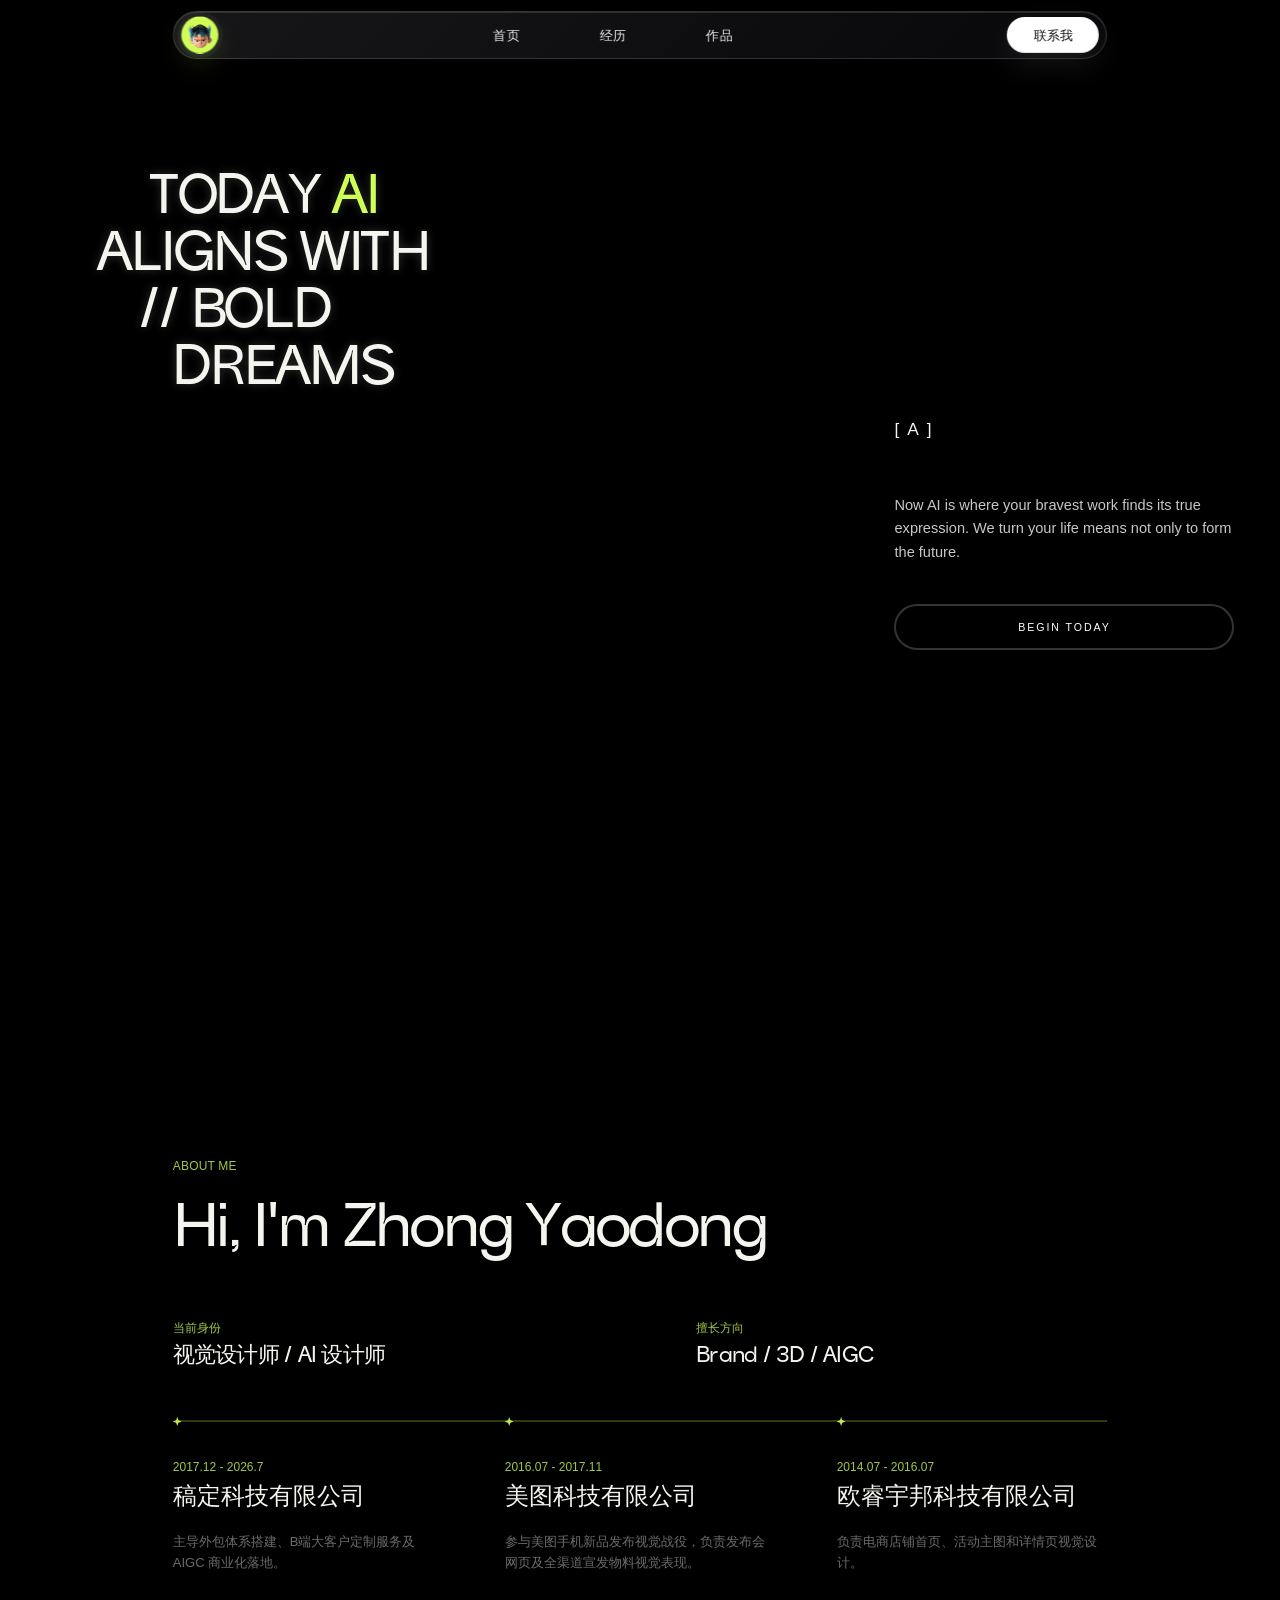
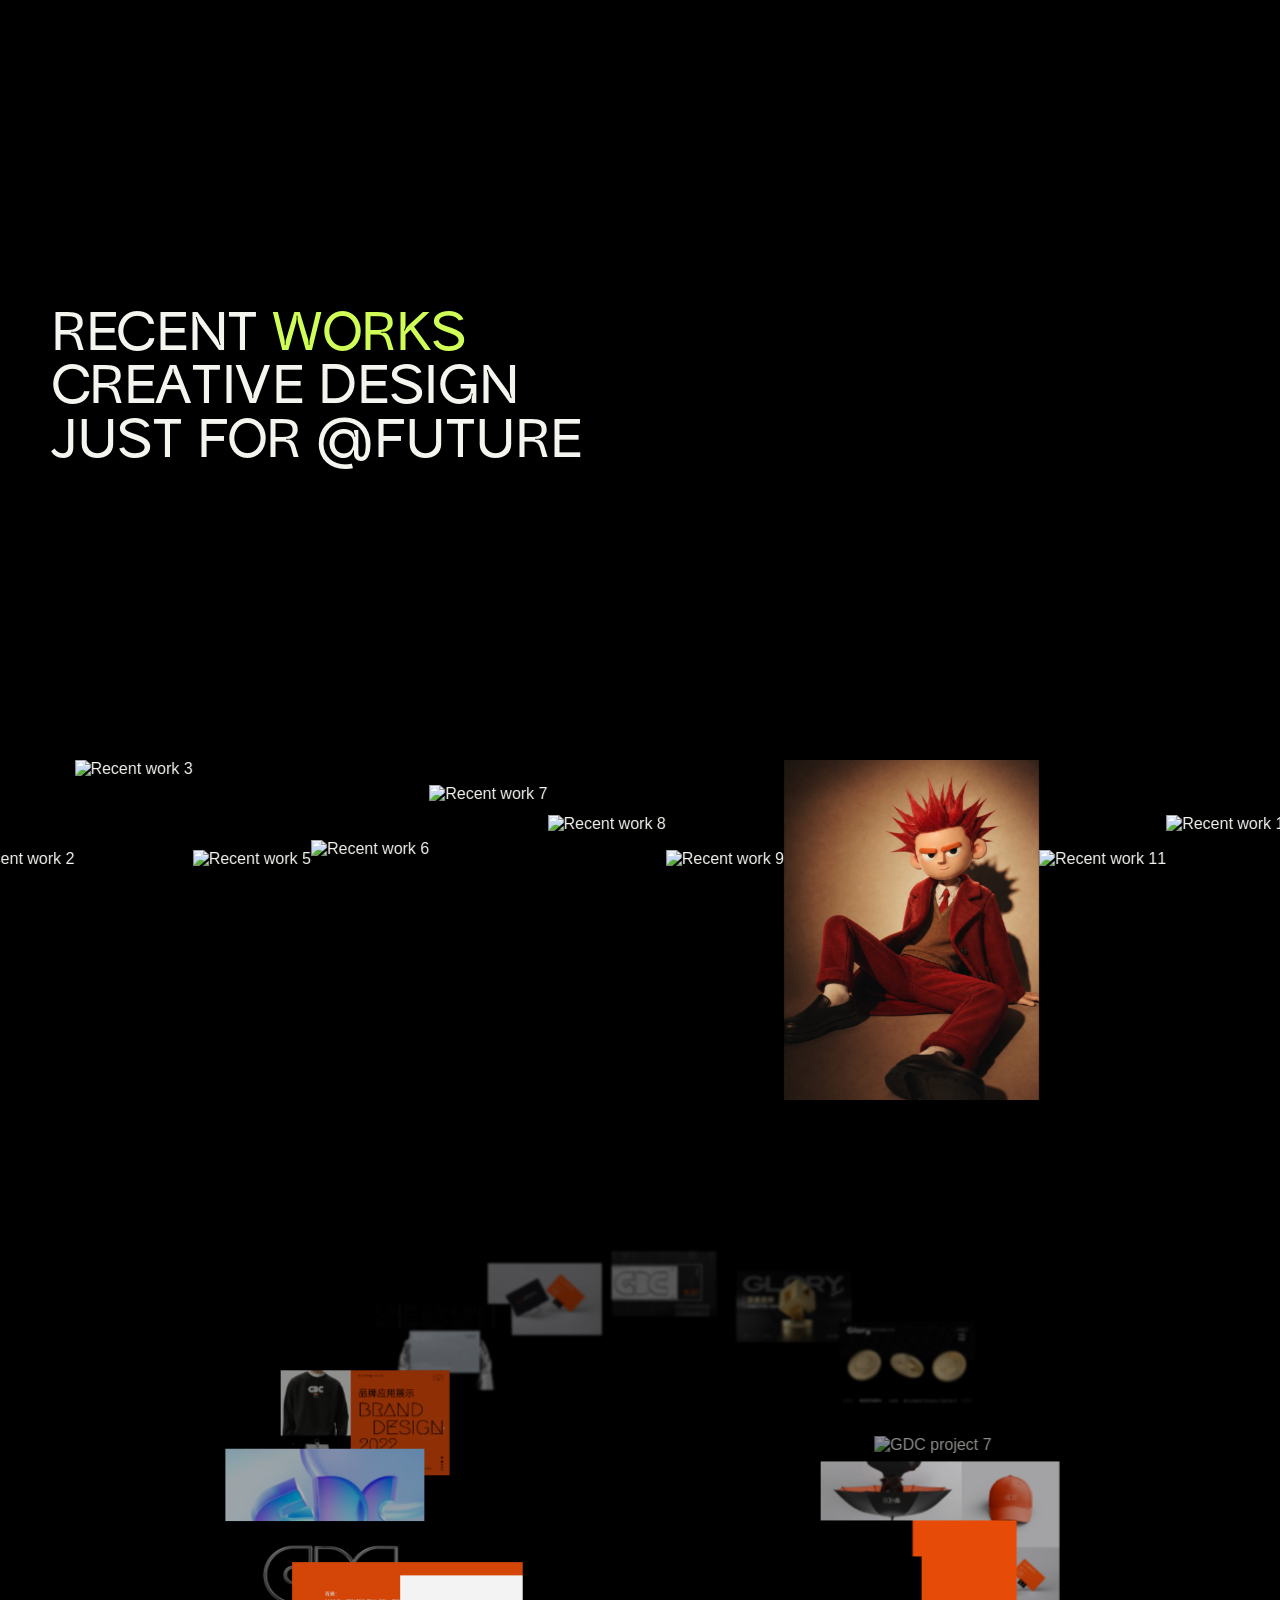
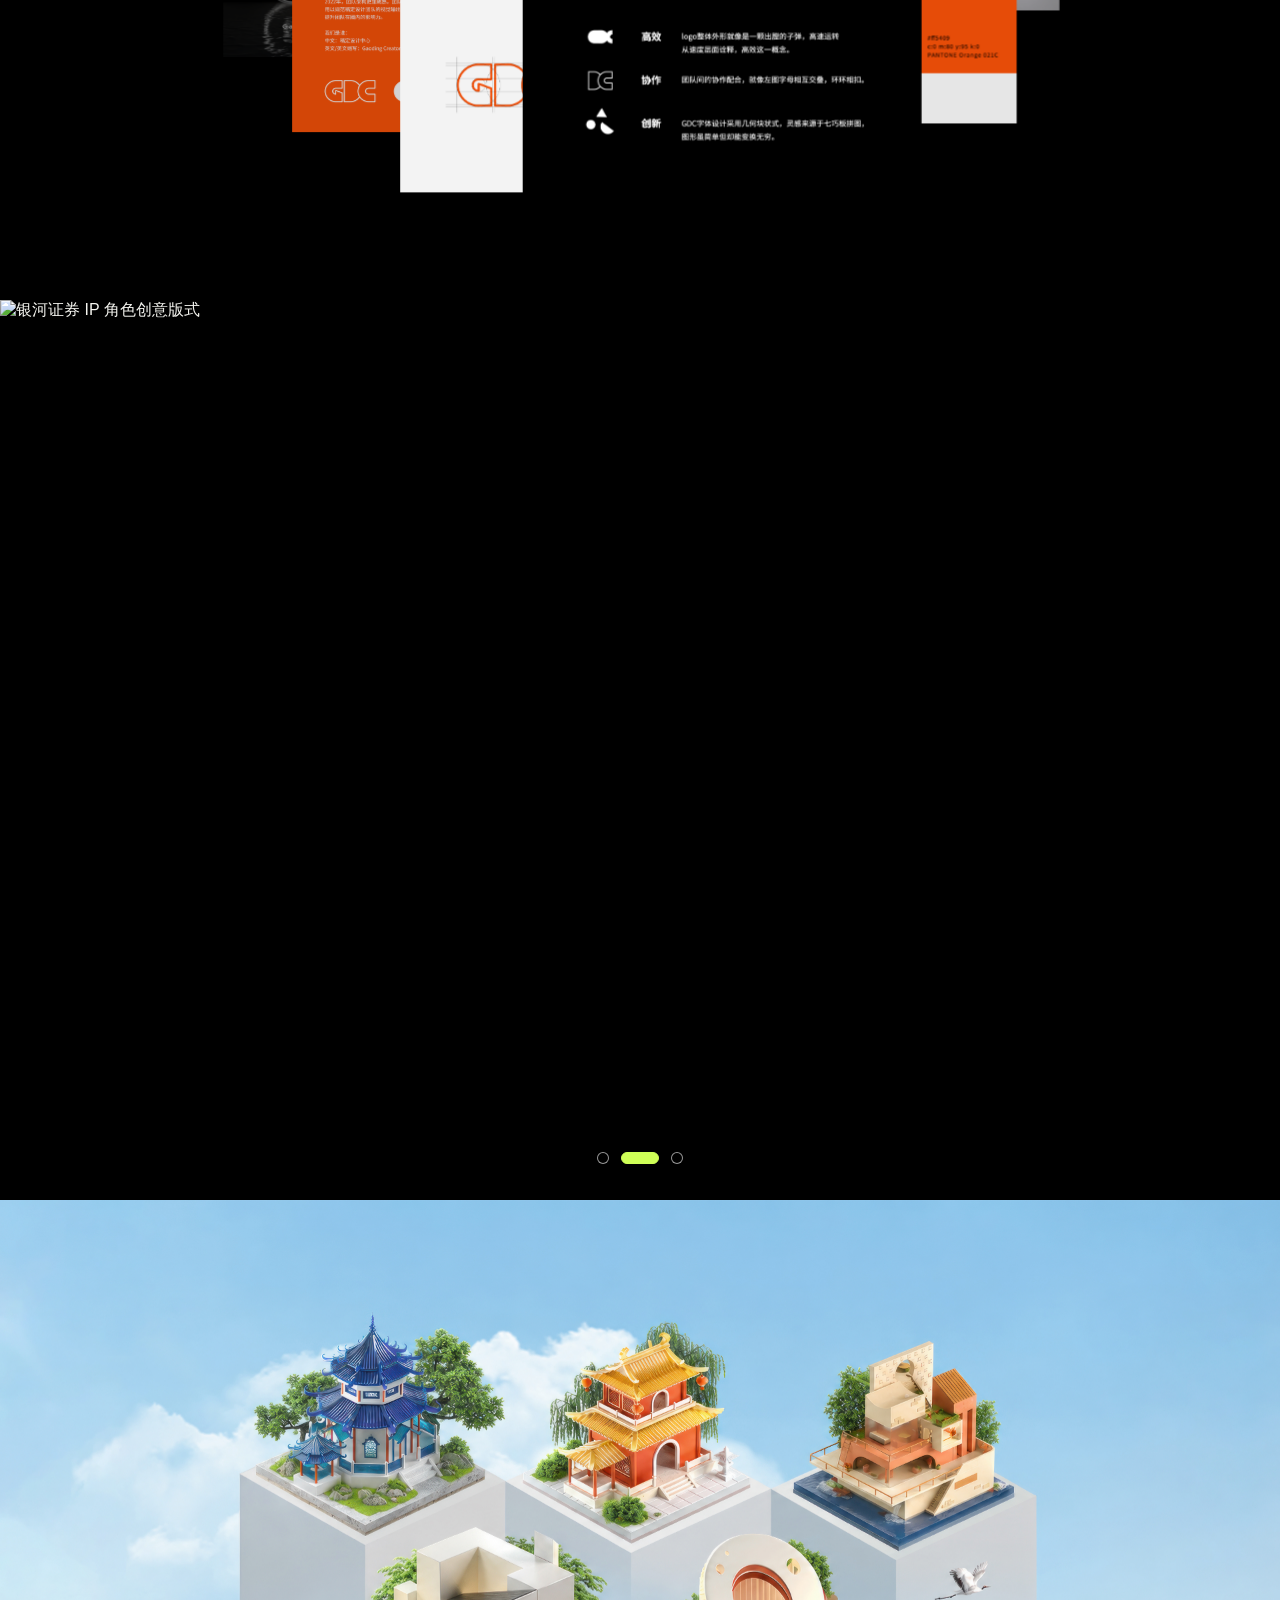
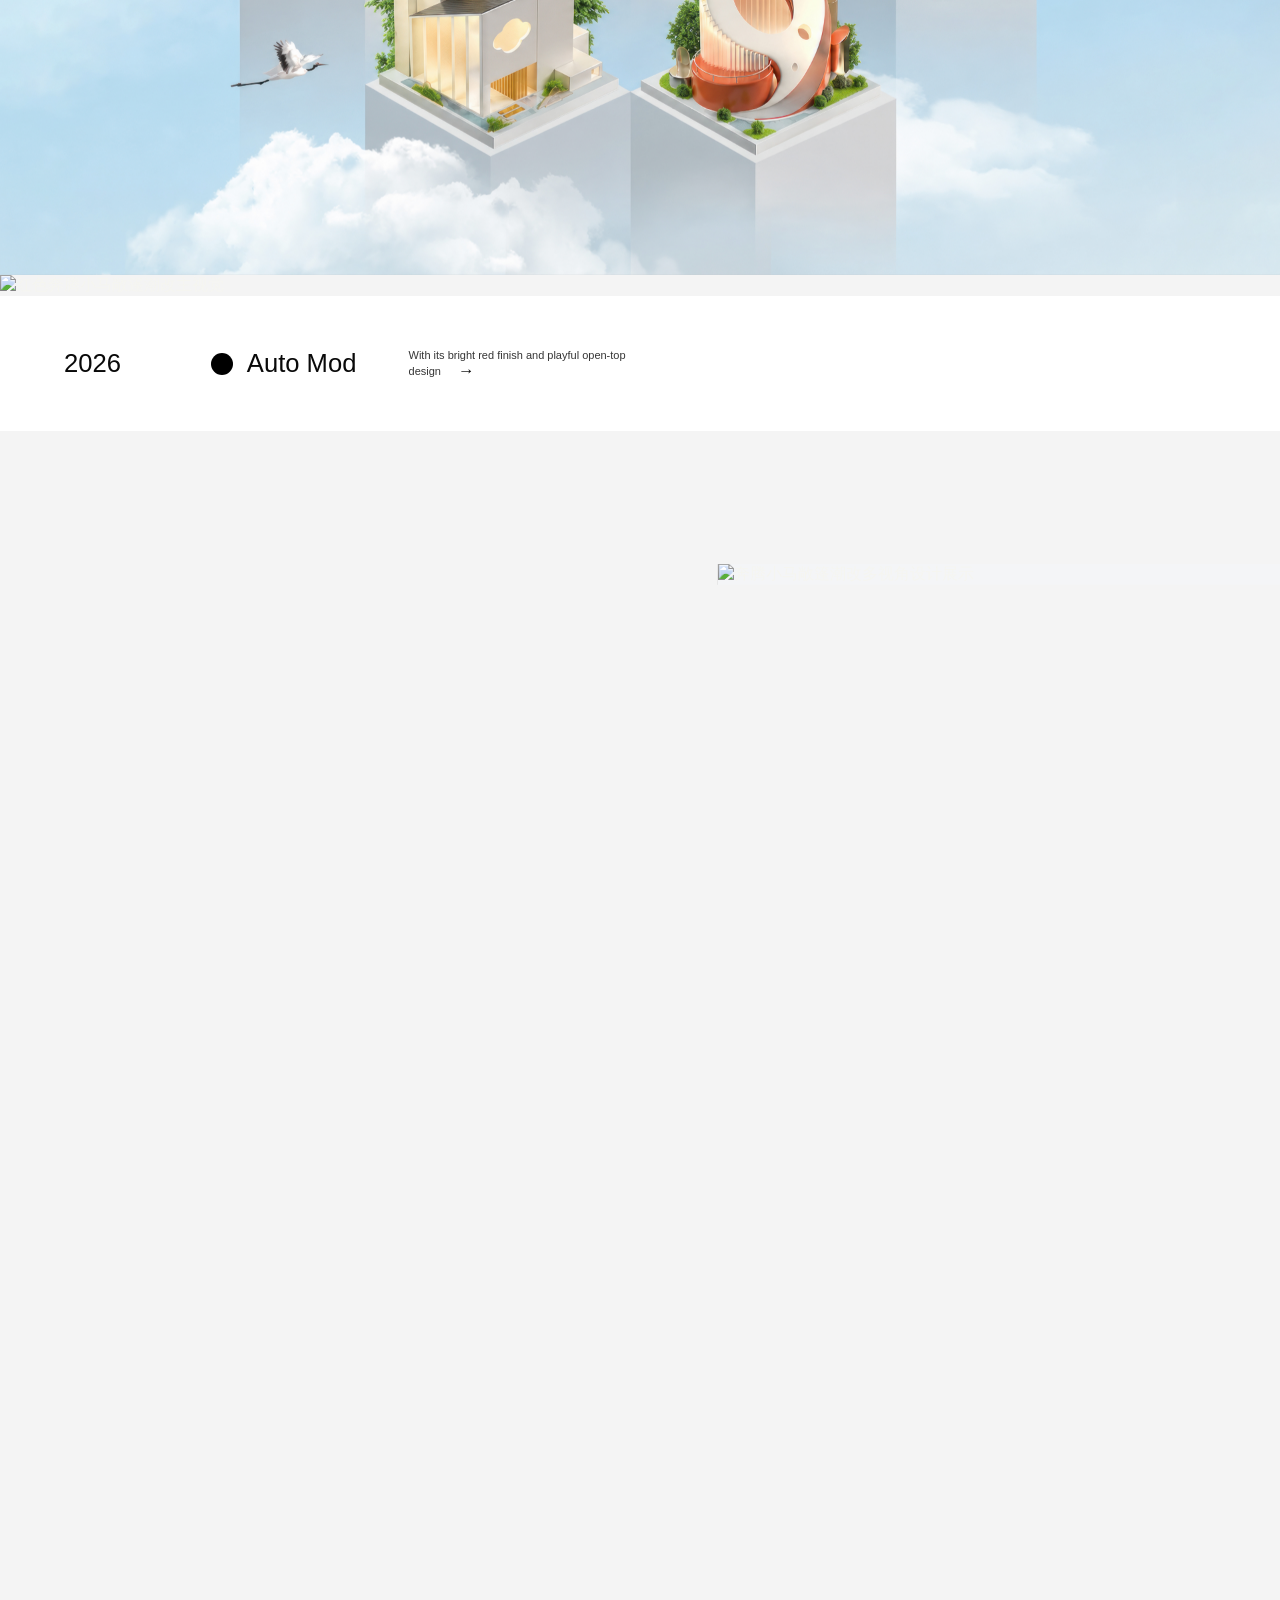
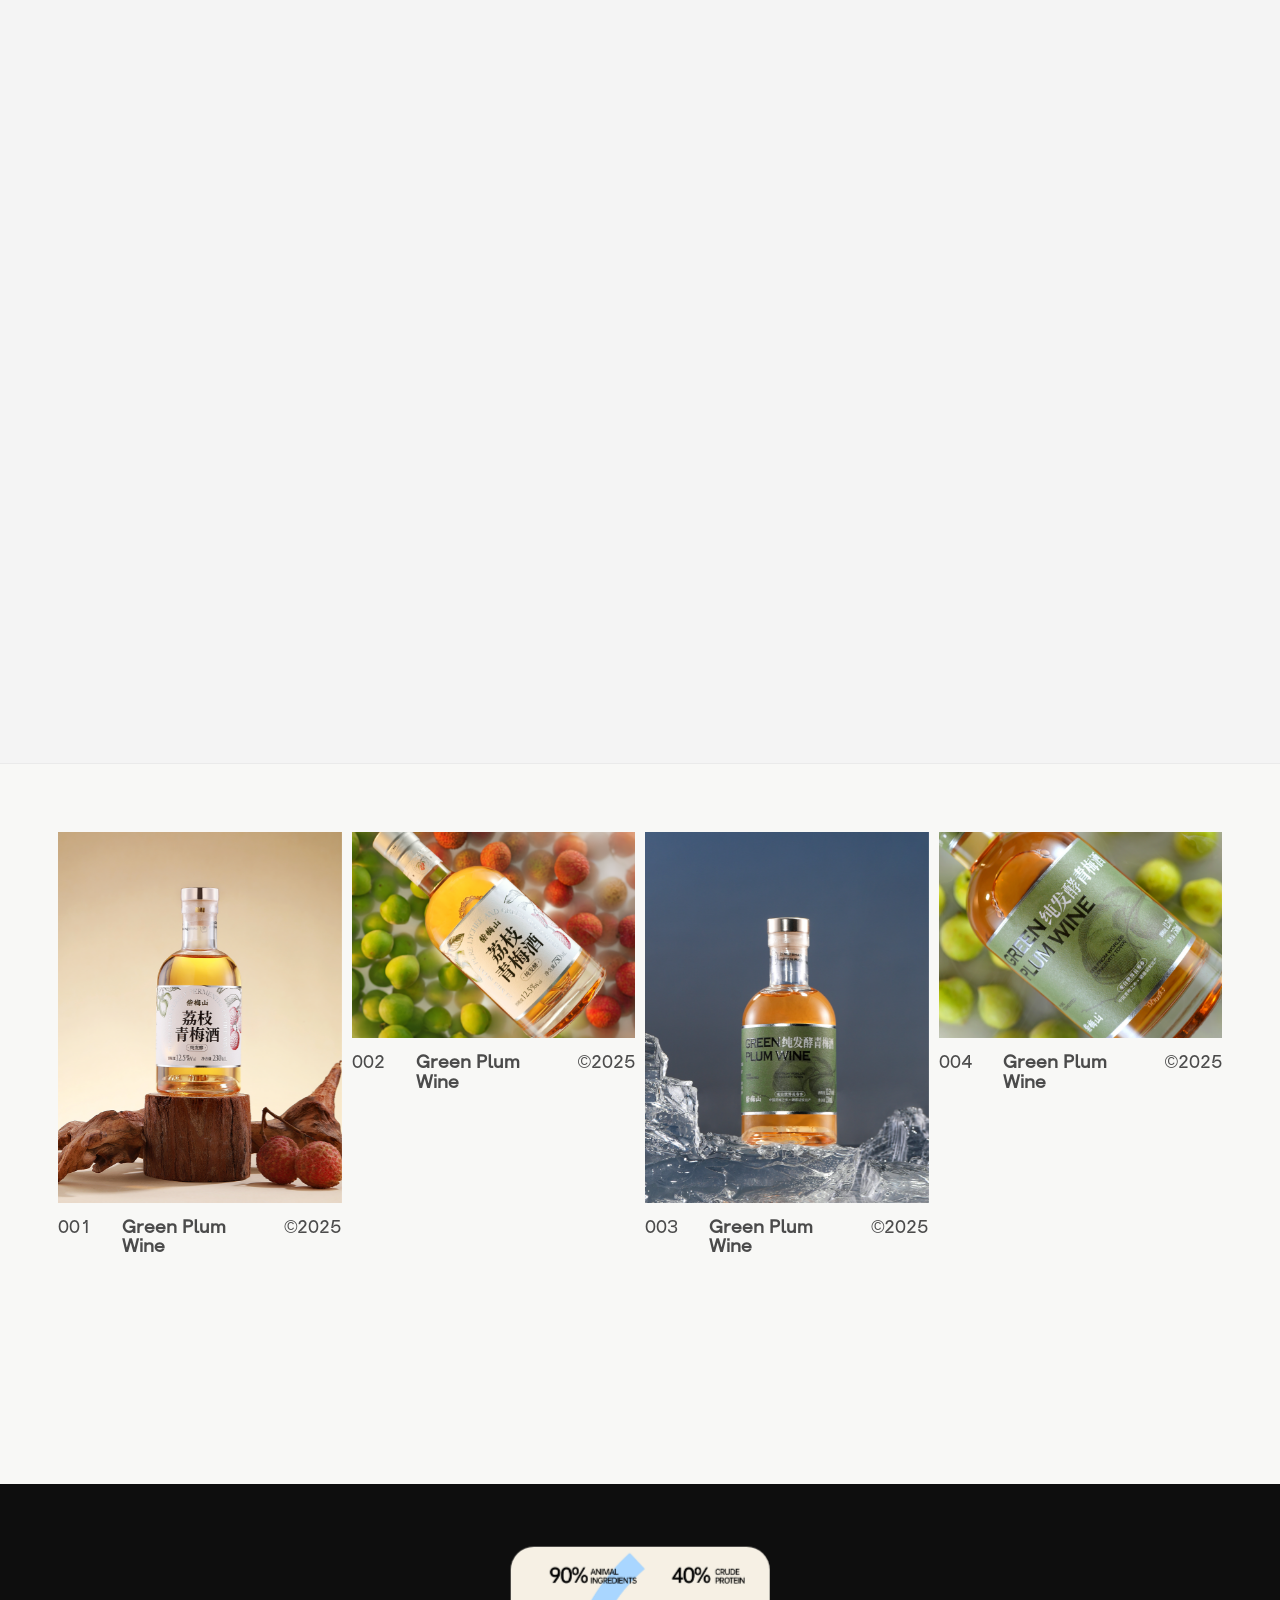
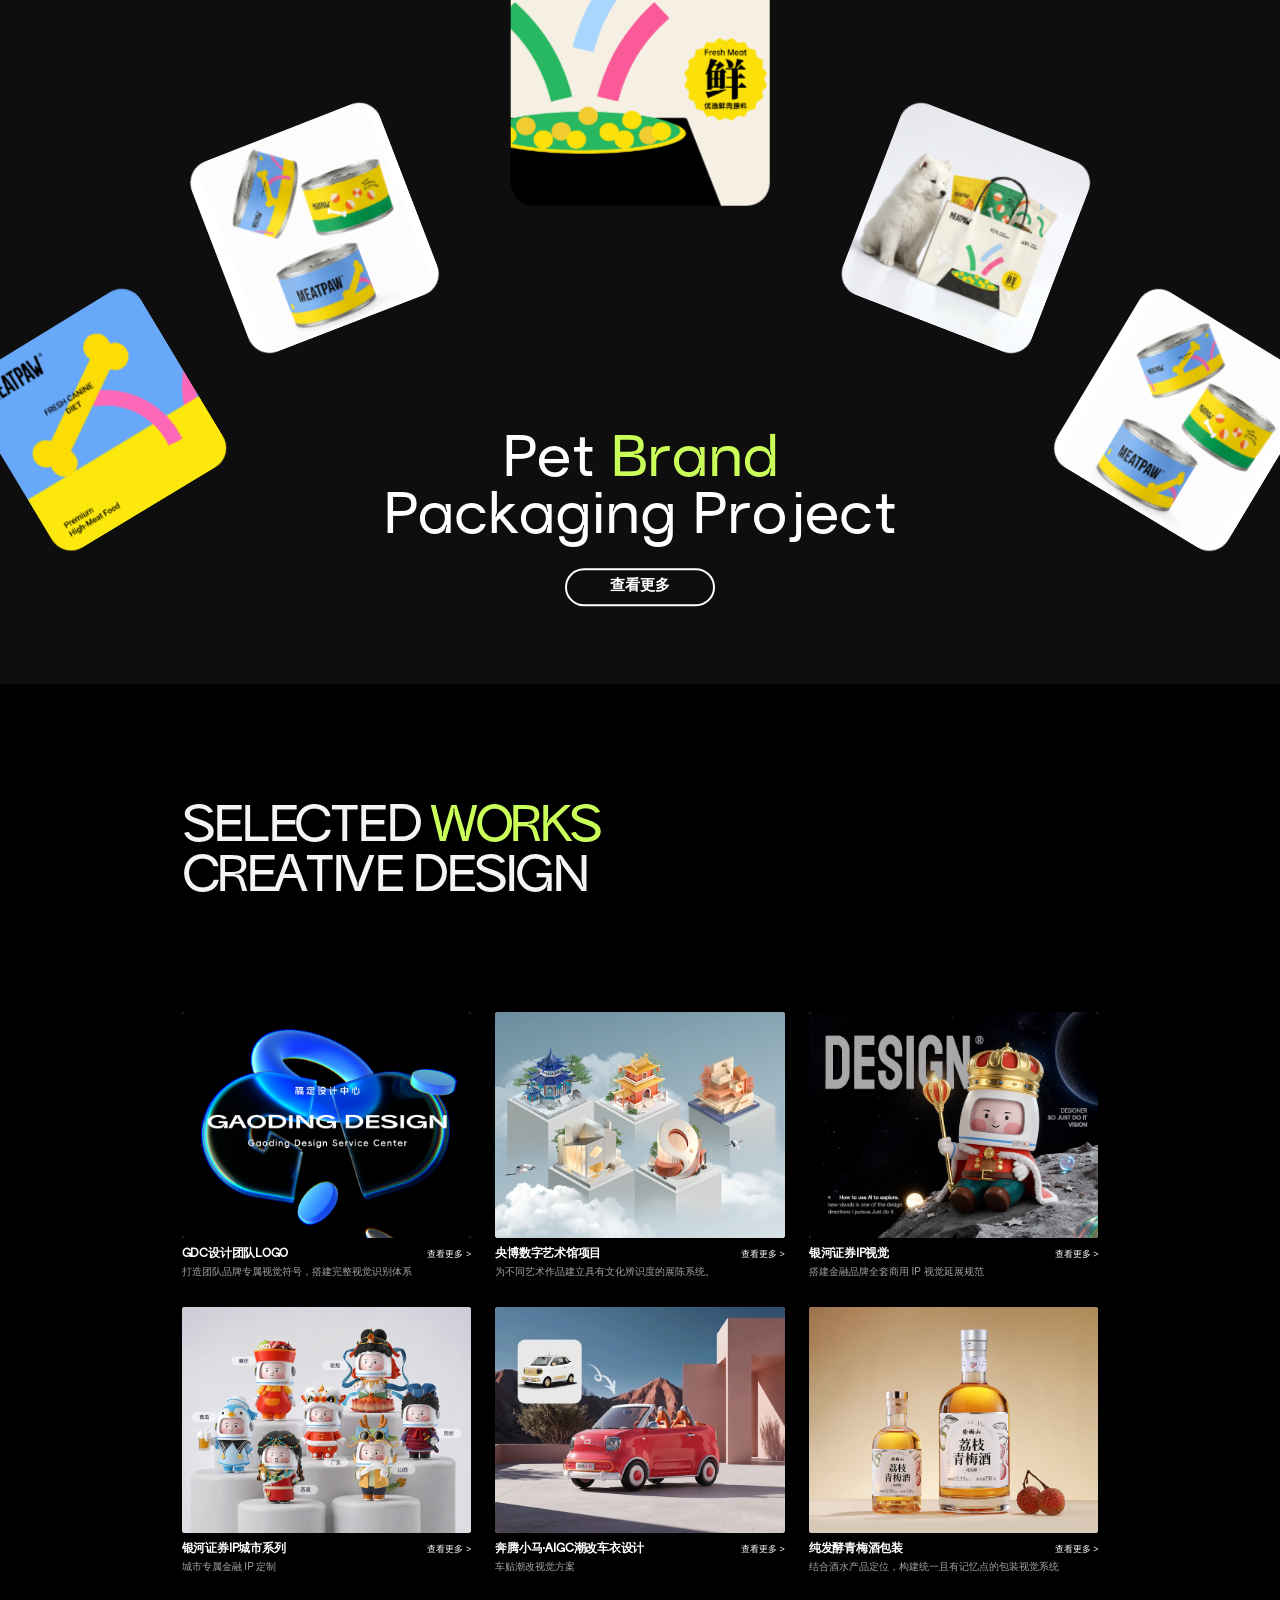
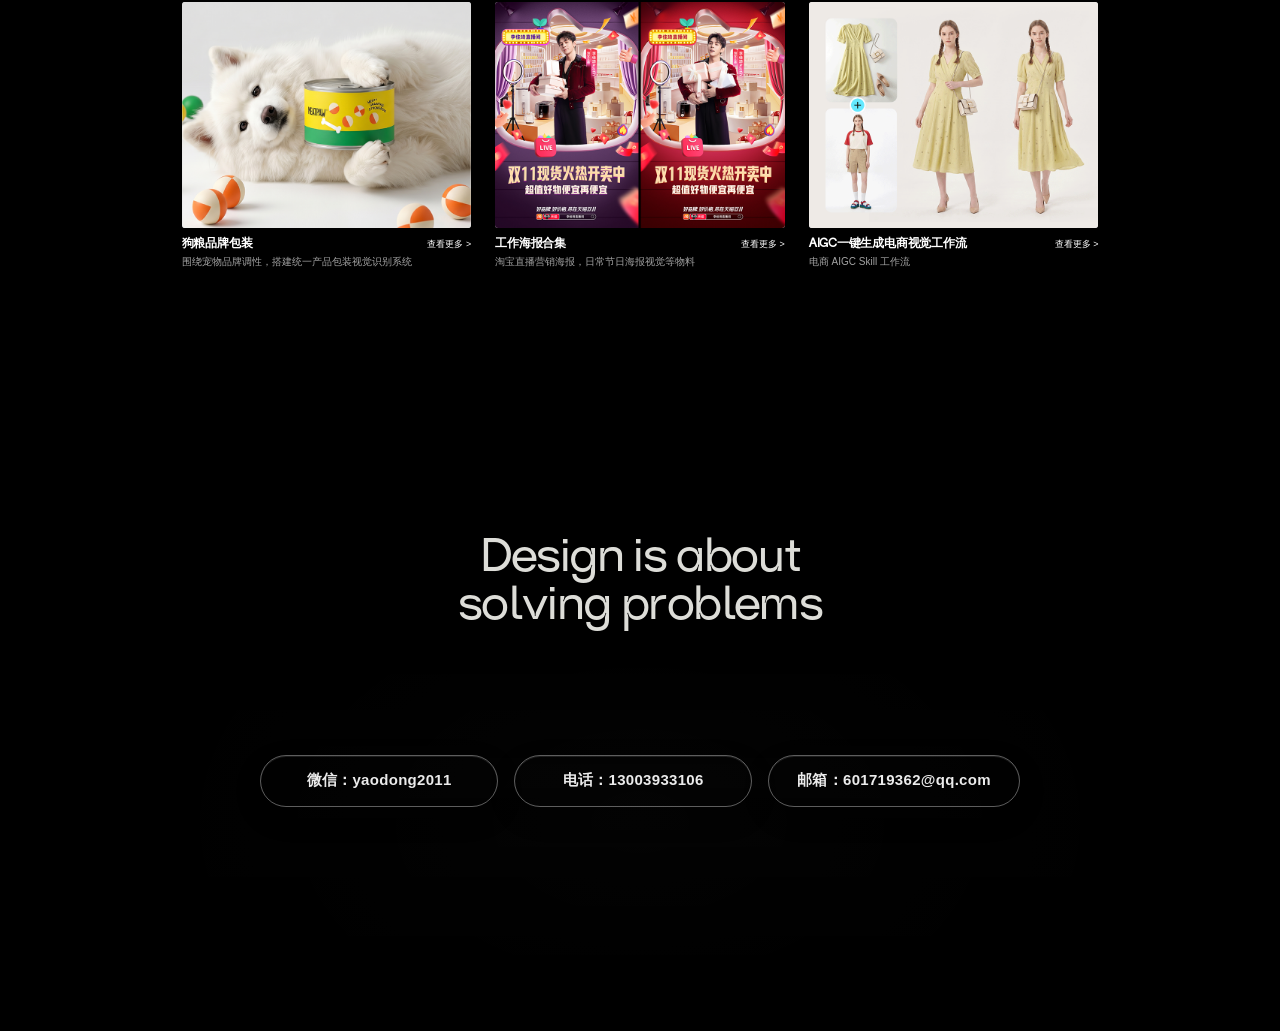
==== commit c715cf49: "update assets" ====
--- a/index.html
+++ b/index.html
@@ -4,7 +4,7 @@
     <meta charset="UTF-8" />
     <meta name="viewport" content="width=device-width, initial-scale=1.0" />
     <title>0703 Visual Designer Portfolio</title>
-    <link rel="stylesheet" href="./styles.css?v=0723-car-desktop-ratio" />
+    <link rel="stylesheet" href="./styles.css?v=0816-car-native-ratio" />
   <link rel="stylesheet" href="aigc-detail.css">
   <link rel="stylesheet" href="mobile-aigc-cover.css">
 <link rel="stylesheet" href="aigc-mobile-span.css?v=0724">
@@ -301,11 +301,11 @@
               <p>搭建金融品牌全套商用 IP 视觉延展规范</p>
             </article>
             <article>
-              <a class="archive-thumb-link project-detail-trigger" href="./project-detail.html?project=chegai" aria-label="查看奔腾小马潮流车改详情">
-                <img src="./assets/selected-covers/精选作品封面7.png" alt="奔腾小马潮流车改" />
-              </a>
-              <div class="archive-card-copy">
-                <h3>奔腾小马潮流车改</h3>
+              <a class="archive-thumb-link project-detail-trigger" href="./project-detail.html?project=chegai" aria-label="查看奔腾小马·AIGC潮改车衣设计详情">
+                <img src="./assets/selected-covers/精选作品封面7.png" alt="奔腾小马·AIGC潮改车衣设计" />
+              </a>
+              <div class="archive-card-copy">
+                <h3>奔腾小马·AIGC潮改车衣设计</h3>
                 <a class="project-detail-trigger" href="./project-detail.html?project=chegai">查看更多 &gt;</a>
               </div>
               <p>车贴潮改视觉方案</p>
@@ -321,12 +321,12 @@
               <p>城市专属金融 IP 定制</p>
             </article>
             <article>
-              <a class="archive-thumb-link project-detail-trigger" href="./aigc-detail.html" aria-label="查看AIGC工作项目详情">
-                <img src="./assets/selected-covers/精选作品封面9.png" alt="AIGC工作项目" />
-              </a>
-              <div class="archive-card-copy">
-                <h3>AIGC工作项目</h3>
-                <a class="project-detail-trigger" href="./aigc-detail.html">查看更多 &gt;</a>
+              <a class="archive-thumb-link project-detail-trigger" href="./project-detail.html?project=aigc" aria-label="查看AIGC一键生成电商视觉工作流详情">
+                <img src="./assets/selected-covers/精选作品封面9.png" alt="AIGC一键生成电商视觉工作流" />
+              </a>
+              <div class="archive-card-copy">
+                <h3>AIGC一键生成电商视觉工作流</h3>
+                <a class="project-detail-trigger" href="./project-detail.html?project=aigc">查看更多 &gt;</a>
               </div>
               <p>电商 AIGC Skill 工作流</p>
             </article>
@@ -396,7 +396,7 @@
       <div class="footer-contact-wrap">
         <h2>Design is about<br />solving problems</h2>
         <div class="footer-contact-pills" aria-label="联系方式">
-          <span>微信：13003933106</span>
+          <span>微信：yaodong2011</span>
           <span>电话：13003933106</span>
           <a href="mailto:601719362@qq.com">邮箱：601719362@qq.com</a>
         </div>
@@ -413,14 +413,13 @@
       <div class="pet-detail-panel">
         <iframe
           class="pet-detail-frame"
-          src="./project-detail.html?project=pet&embed=1"
+          src="about:blank"
           title="项目详情"
           loading="lazy"
         ></iframe>
       </div>
     </div>
 
-    <script src="./script.js?v=0723-car-desktop-ratio"></script>
-  <script src="aigc-detail.js"></script>
+    <script src="./script.js?v=0816-screen-detail-links"></script>
 </body>
 </html>
--- a/styles.css
+++ b/styles.css
@@ -1182,6 +1182,24 @@
 }
 
 @media (max-width: 720px) {
+  .image-lightbox {
+    padding: 0;
+    background: rgba(0, 0, 0, 0.92);
+  }
+
+  .image-lightbox img {
+    width: 100vw;
+    max-width: 100vw;
+    max-height: 100svh;
+    box-shadow: none;
+  }
+
+  .lightbox-close {
+    top: 16px;
+    right: 16px;
+    z-index: 2;
+  }
+
   .pet-detail-panel {
     width: calc(100vw - 20px);
   }
@@ -1204,7 +1222,31 @@
   }
 
   .recent-strip {
-    left: -7vw;
+    left: -4vw;
+    height: clamp(168px, 44vw, 240px);
+    bottom: 4vw;
+  }
+
+  .recent-strip img {
+    height: clamp(132px, 33vw, 176px);
+  }
+
+  .recent-strip img:nth-child(10n + 1),
+  .recent-strip img:nth-child(10n + 7) {
+    height: clamp(148px, 36vw, 196px);
+  }
+
+  .recent-strip img:nth-child(10n + 3),
+  .recent-strip img:nth-child(10n + 9) {
+    height: clamp(164px, 40vw, 220px);
+  }
+
+  .recent-strip img:nth-child(10n + 5) {
+    height: clamp(138px, 34vw, 184px);
+  }
+
+  .recent-strip img:nth-child(10n + 6) {
+    height: clamp(156px, 38vw, 208px);
   }
 
   .capsule-nav {
@@ -2486,6 +2528,21 @@
   overflow: visible;
 }
 
+.screen-detail-trigger {
+  cursor: pointer;
+}
+
+/* Portfolio order: the visual sequence follows the numbered project plan. */
+.archive-replica .archive-grid article:nth-child(4) { order: 1; }
+.archive-replica .archive-grid article:nth-child(1) { order: 2; }
+.archive-replica .archive-grid article:nth-child(6) { order: 3; }
+.archive-replica .archive-grid article:nth-child(8) { order: 4; }
+.archive-replica .archive-grid article:nth-child(7) { order: 5; }
+.archive-replica .archive-grid article:nth-child(5) { order: 6; }
+.archive-replica .archive-grid article:nth-child(2) { order: 7; }
+.archive-replica .archive-grid article:nth-child(3) { order: 8; }
+.archive-replica .archive-grid article:nth-child(9) { order: 9; }
+
 .archive-replica .archive-grid article:hover {
   transform: translateY(-3px);
   background: transparent;
@@ -2552,18 +2609,16 @@
 .archive-replica .archive-grid img,
 .archive-replica .archive-thumb {
   width: 100%;
-  aspect-ratio: 1.42 / 1;
   height: auto;
   margin: 0;
   border-radius: 3px;
-  object-fit: cover;
+  object-fit: initial;
   background: #ddd;
   display: block;
   transition:
     transform 260ms ease,
     filter 260ms ease,
     box-shadow 260ms ease;
-  will-change: transform;
 }
 
 .archive-replica .archive-thumb-link {
@@ -2575,20 +2630,11 @@
   overflow: hidden;
 }
 
-.archive-replica .archive-grid article:nth-child(4) .archive-thumb-link img {
-  transform: scale(1.012);
-}
-
-.archive-replica .archive-grid article:nth-child(4):hover .archive-thumb-link img {
-  transform: scale(1.03);
-}
-
 .archive-replica .archive-grid article:hover .archive-thumb-link {
   transform: none;
 }
 
 .archive-replica .archive-grid article:hover img {
-  transform: scale(1.018);
   filter: brightness(1.04) saturate(1.04);
   box-shadow: 0 10px 22px rgba(0, 0, 0, 0.16);
 }
@@ -2702,17 +2748,17 @@
 
   .capsule-nav nav {
     display: flex;
-    gap: clamp(14px, 5vw, 34px);
+    gap: clamp(22px, 7.2vw, 46px);
     height: 40px;
     max-width: none;
-    padding: 0 clamp(4px, 1.6vw, 12px);
+    padding: 0 clamp(8px, 2.4vw, 18px);
     border: 0;
     background: transparent;
   }
 
   .capsule-nav nav a {
     font-size: 13px;
-    letter-spacing: 0.02em;
+    letter-spacing: 0.12em;
   }
 
   .talk {
@@ -2996,18 +3042,19 @@
   .gdc-screen {
     height: auto;
     min-height: 0;
-    aspect-ratio: 1.1 / 1;
+    aspect-ratio: 1 / 1.08;
+    padding: clamp(44px, 10vw, 72px) 0 clamp(74px, 16vw, 118px);
     overflow: hidden;
   }
 
   .gdc-screen .gdc-collage {
     left: 50%;
     top: 50%;
-    width: 145vw;
-    height: 90.625vw;
+    width: 100vw;
+    height: 108vw;
     max-width: none;
     max-height: none;
-    transform: translate(-55%, -50%);
+    transform: translate(-50%, -50%);
   }
 
   .season-screen {
@@ -3072,7 +3119,7 @@
   }
 
   .pet-replica {
-    min-height: clamp(720px, 120vw, 920px);
+    min-height: clamp(640px, 112vw, 840px);
     overflow: hidden;
   }
 
@@ -3084,7 +3131,7 @@
   .pet-replica .pet-slot-4,
   .pet-replica .pet-slot-5,
   .pet-replica .pet-slot-6 {
-    width: clamp(150px, 32vw, 230px);
+    width: clamp(116px, 27vw, 190px);
     border-radius: clamp(20px, 3.5vw, 30px);
   }
 
@@ -3095,22 +3142,26 @@
   }
 
   .pet-replica .pet-slot-1 {
-    left: -3vw;
-    top: 41%;
-    transform: translate(-50%, -50%) rotate(-30deg);
+    left: 17vw;
+    top: 31%;
+    opacity: 1;
+    pointer-events: auto;
+    transform: translate(-50%, -50%) rotate(-24deg);
   }
 
   .pet-replica .pet-slot-2 {
     left: 50vw;
-    top: 27%;
-    width: clamp(178px, 39vw, 260px);
+    top: 24%;
+    width: clamp(132px, 31vw, 214px);
     transform: translate(-50%, -50%) rotate(0deg);
   }
 
   .pet-replica .pet-slot-3 {
-    left: 103vw;
-    top: 41%;
-    transform: translate(-50%, -50%) rotate(25deg);
+    left: 83vw;
+    top: 31%;
+    opacity: 1;
+    pointer-events: auto;
+    transform: translate(-50%, -50%) rotate(24deg);
   }
 
   .pet-replica .pet-slot-4,
@@ -3120,13 +3171,14 @@
   }
 
   .pet-replica .pet-copy {
-    top: 62%;
-    width: min(94vw, 720px);
+    top: 50%;
+    width: min(92vw, 680px);
+    text-align: center;
   }
 
   .pet-replica .pet-copy h2 {
-    font-size: clamp(38px, 8.4vw, 64px);
-    line-height: 1.04;
+    font-size: clamp(34px, 7.8vw, 58px);
+    line-height: 1.02;
     white-space: normal;
   }
 
@@ -3137,7 +3189,7 @@
   .pet-replica .pet-copy a {
     min-width: 132px;
     height: 40px;
-    margin-top: clamp(18px, 4vw, 28px);
+    margin-top: clamp(14px, 3vw, 22px);
     border-width: 1.5px;
   }
 
@@ -3195,37 +3247,54 @@
   .cv-screen {
     height: auto !important;
     min-height: 0 !important;
-    padding: clamp(78px, 10vw, 96px) 0;
+    padding: clamp(86px, 12vw, 112px) 0 clamp(92px, 14vw, 128px);
   }
 
   .cv-content {
-    width: min(760px, 74vw);
+    width: min(620px, calc(100vw - 86px));
     margin: 0 auto;
   }
 
   .cv-content .lime-label {
-    margin-bottom: clamp(18px, 3.2vw, 26px);
+    margin-bottom: clamp(16px, 3vw, 22px);
+    font-size: clamp(10px, 2.15vw, 12px);
+    letter-spacing: 0.045em;
   }
 
   .cv-content h1 {
-    margin-bottom: clamp(50px, 8vw, 72px);
-    font-size: clamp(42px, 7.1vw, 60px);
+    margin-bottom: clamp(38px, 6.4vw, 54px);
+    font-size: clamp(30px, 6.9vw, 40px);
+    line-height: 1.08;
+    letter-spacing: -0.025em;
     white-space: nowrap;
   }
 
   .cv-info {
     display: grid;
     grid-template-columns: 1fr;
-    gap: clamp(28px, 5vw, 42px);
+    gap: clamp(20px, 4vw, 30px);
     width: 100%;
   }
 
+  .cv-info span,
+  .cv-timeline span {
+    margin-bottom: 7px;
+    font-size: clamp(10px, 2.2vw, 12px);
+    line-height: 1.12;
+  }
+
+  .cv-info strong {
+    font-size: clamp(19px, 4.4vw, 24px);
+    line-height: 1.14;
+    letter-spacing: -0.018em;
+  }
+
   .cv-timeline {
-    --timeline-star-size: 10px;
+    --timeline-star-size: 8px;
     display: block;
     width: 100%;
-    margin: clamp(74px, 12vw, 104px) 0 0;
-    padding: 0 0 0 clamp(30px, 4.6vw, 42px);
+    margin: clamp(48px, 8.8vw, 72px) 0 0;
+    padding: 0 0 0 clamp(22px, 4.6vw, 30px);
   }
 
   .cv-timeline::before {
@@ -3239,7 +3308,7 @@
   }
 
   .cv-timeline li {
-    margin: 0 0 clamp(48px, 8vw, 68px);
+    margin: 0 0 clamp(32px, 6.4vw, 48px);
   }
 
   .cv-timeline li:last-child {
@@ -3248,18 +3317,26 @@
 
   .cv-timeline li::before {
     top: 5px;
-    left: calc(-1 * clamp(30px, 4.6vw, 42px));
+    left: calc(-1 * clamp(22px, 4.6vw, 30px));
     transform: translate(-50%, -50%);
   }
 
   .cv-timeline strong {
     max-width: none;
-    font-size: clamp(22px, 3.3vw, 27px);
+    font-size: clamp(17px, 3.85vw, 21px);
+    line-height: 1.18;
+    letter-spacing: -0.012em;
   }
 
   .work-detail {
     width: 100%;
-    margin-top: 14px;
+    margin-top: 10px;
+  }
+
+  .work-detail p {
+    color: rgba(255, 255, 255, 0.46);
+    font-size: clamp(11px, 2.45vw, 13px);
+    line-height: 1.72;
   }
 }
 
@@ -3394,6 +3471,24 @@
   margin-top: 0;
 }
 
+/* Keep the desktop car hero at its source proportion (3840 × 2295) without cropping. */
+@media (min-width: 901px) {
+  .car-story-screen {
+    height: max(232.1svh, calc(100vw * 2295 / 3840 / 0.85));
+    min-height: 0;
+  }
+
+  .car-story-stage {
+    height: calc(100vw * 2295 / 3840 / 0.85);
+    min-height: 0;
+  }
+
+  .car-story-hero > img {
+    height: auto;
+    object-fit: initial;
+  }
+}
+
 @media (max-width: 900px) {
   .car-story-screen {
     height: auto;
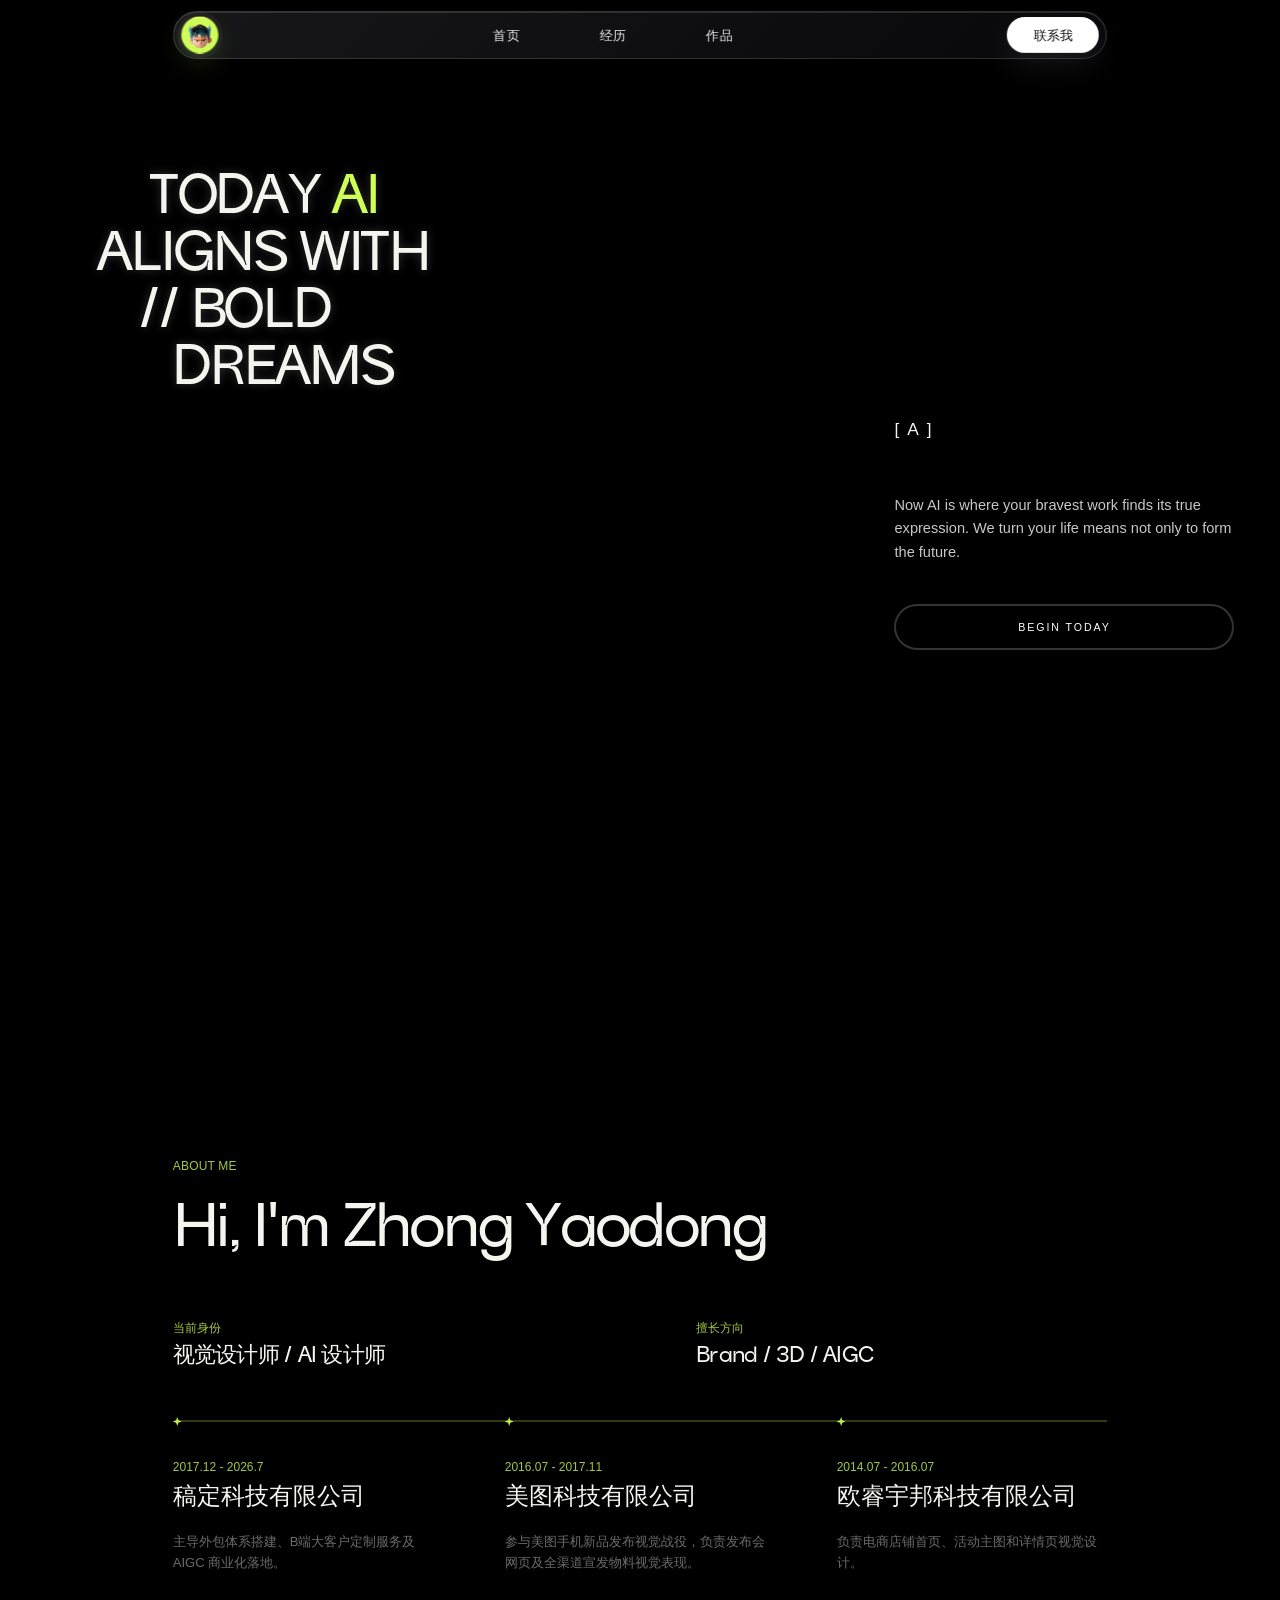
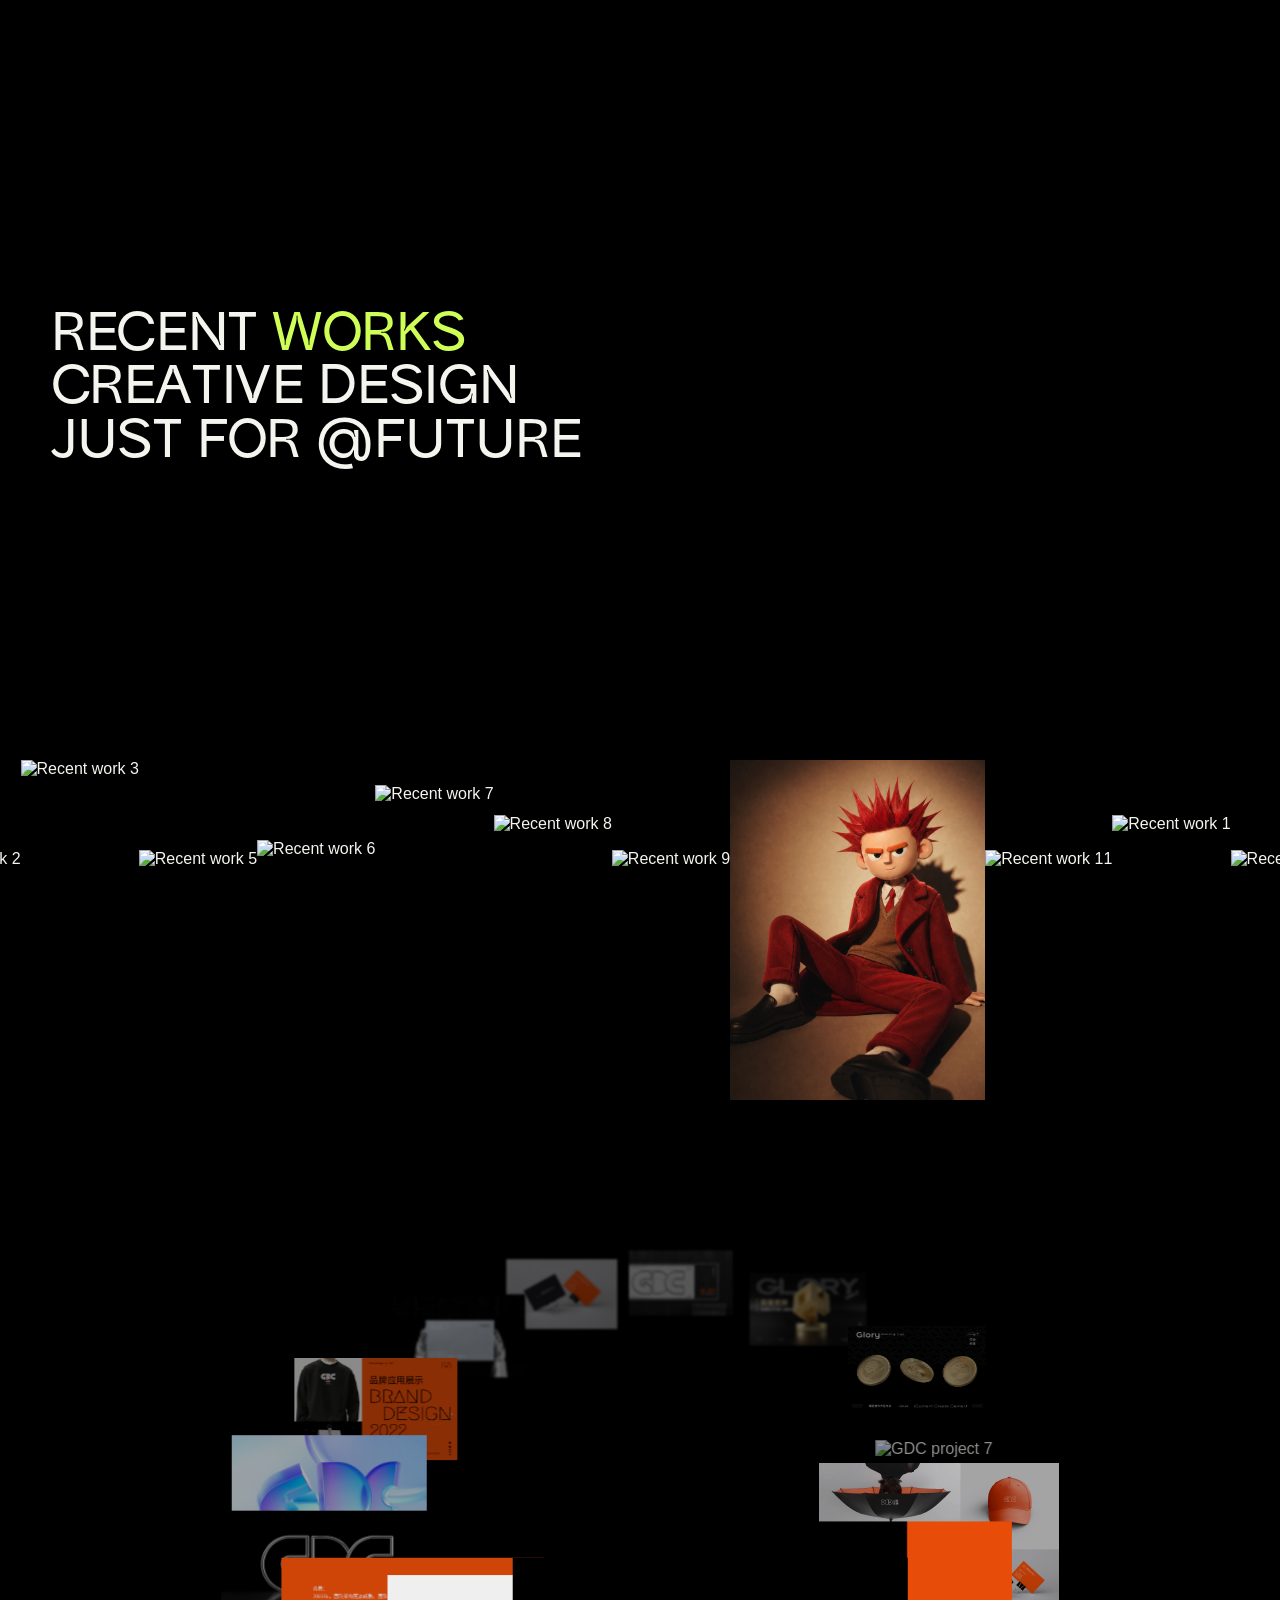
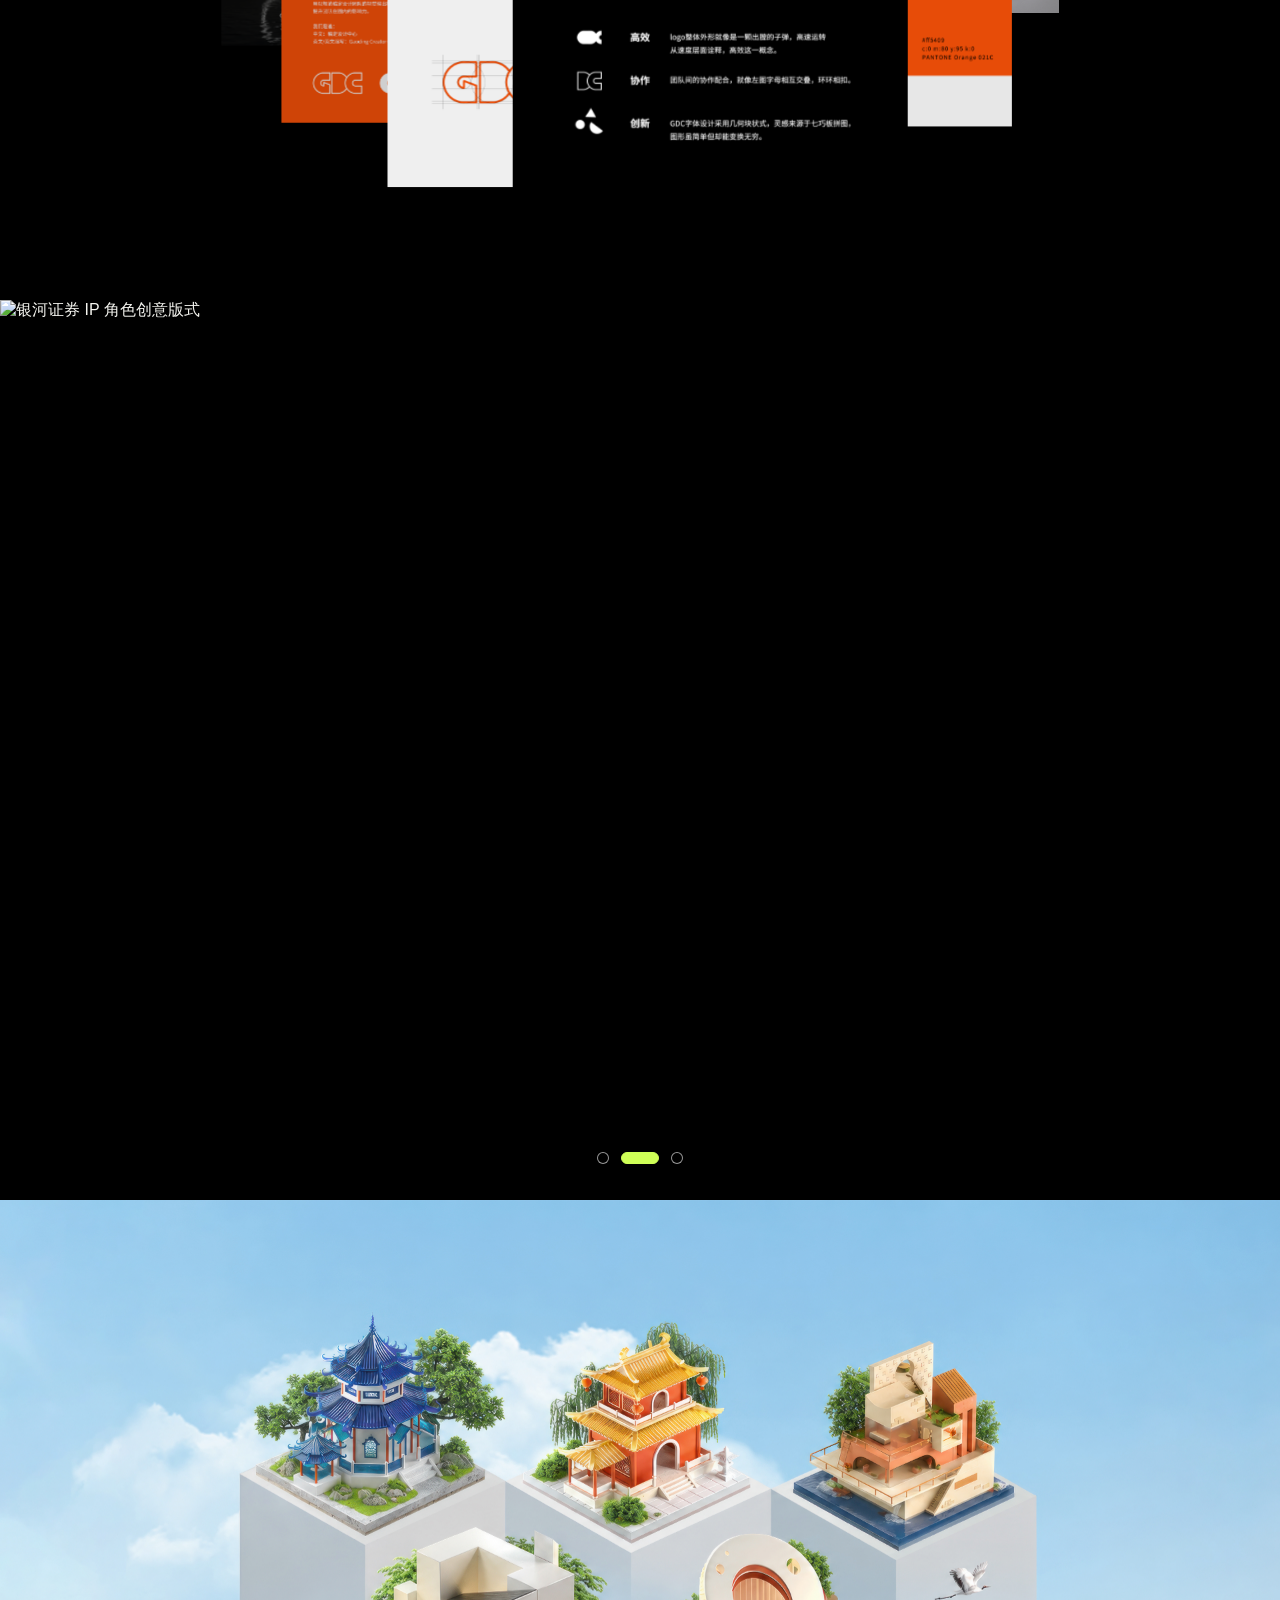
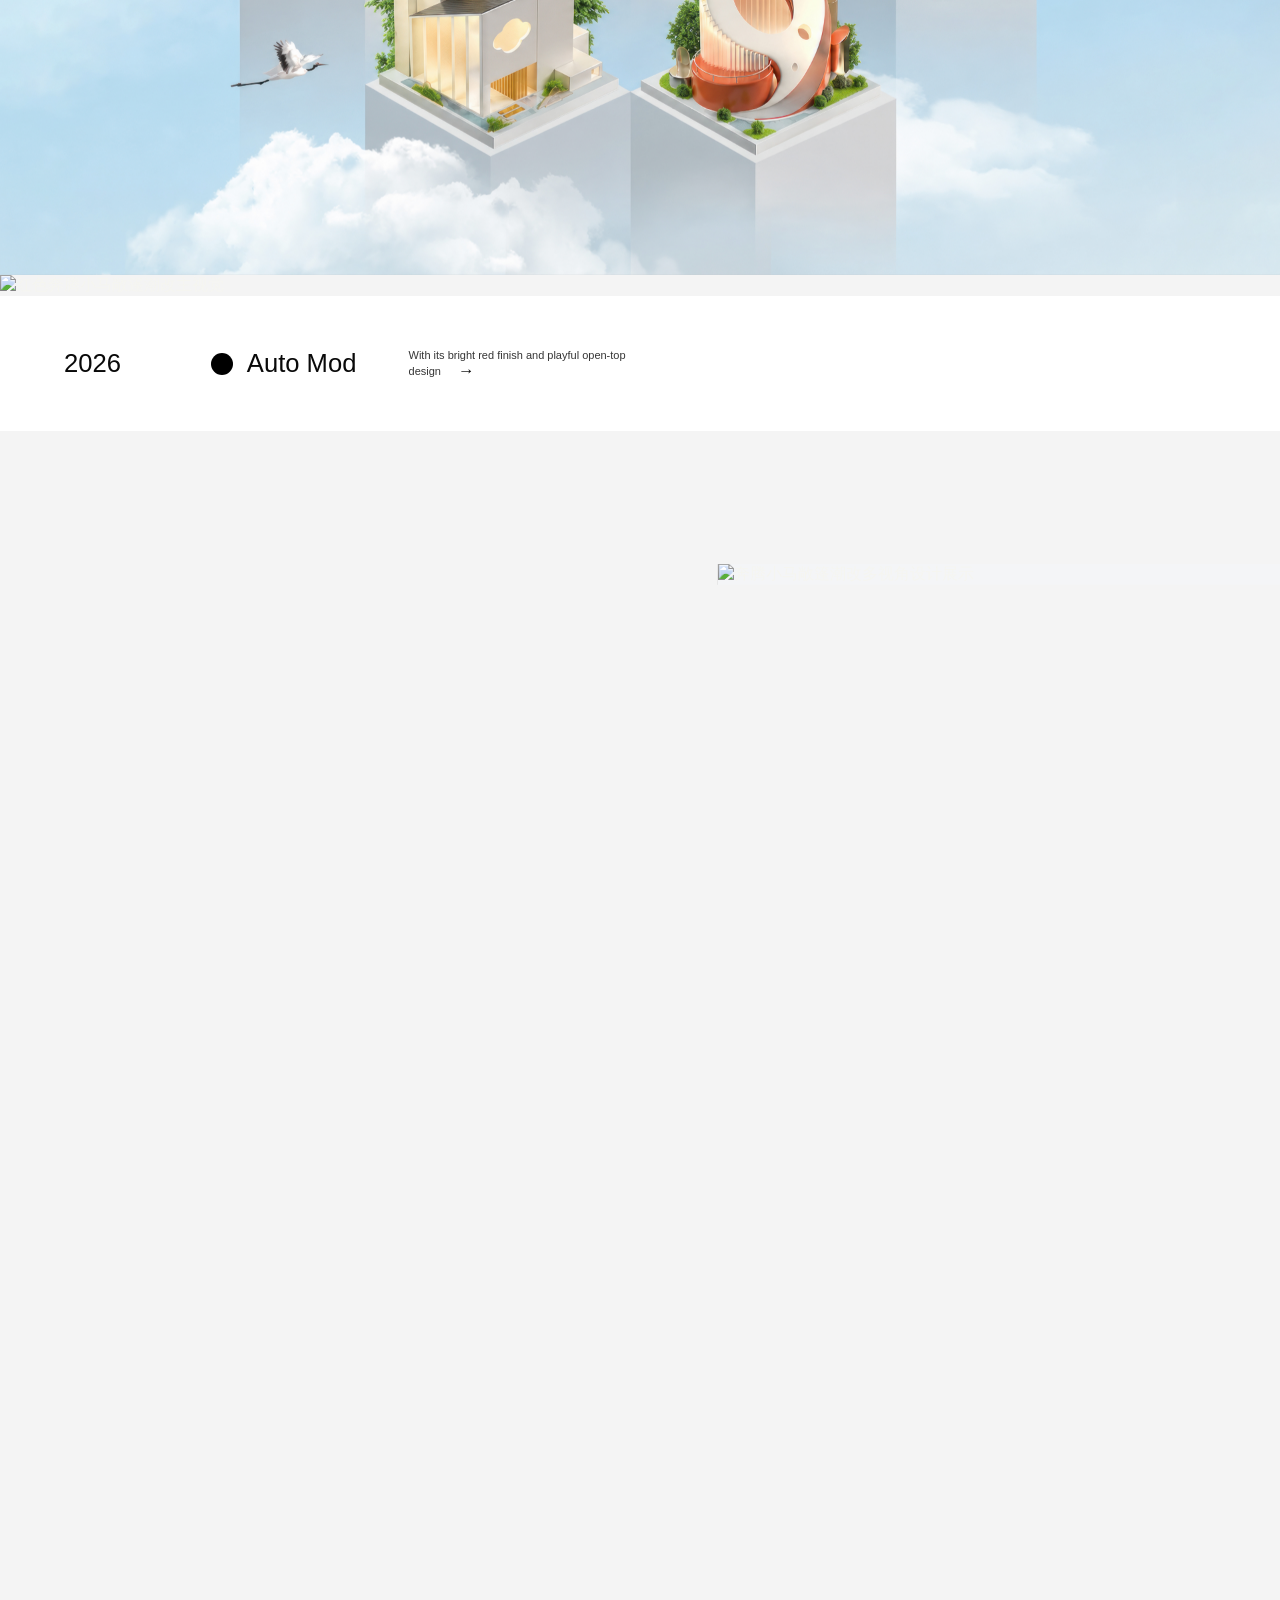
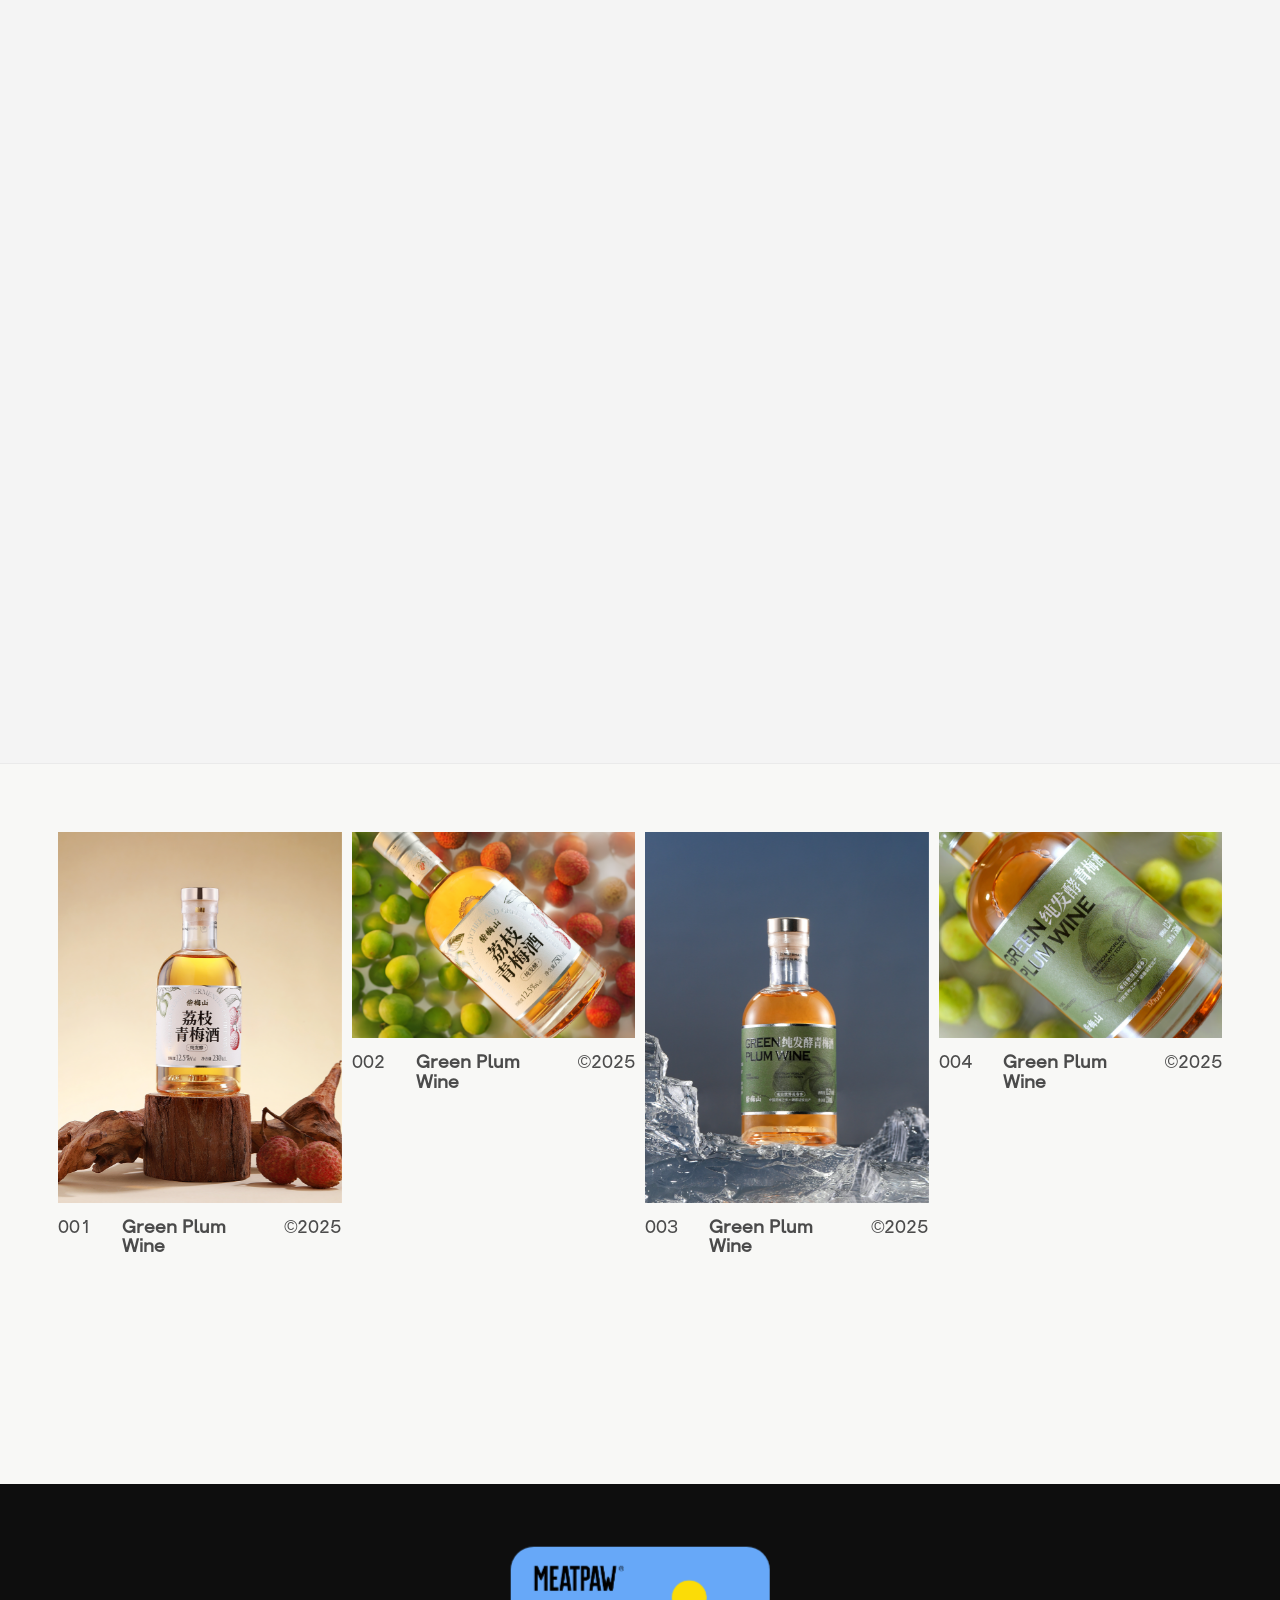
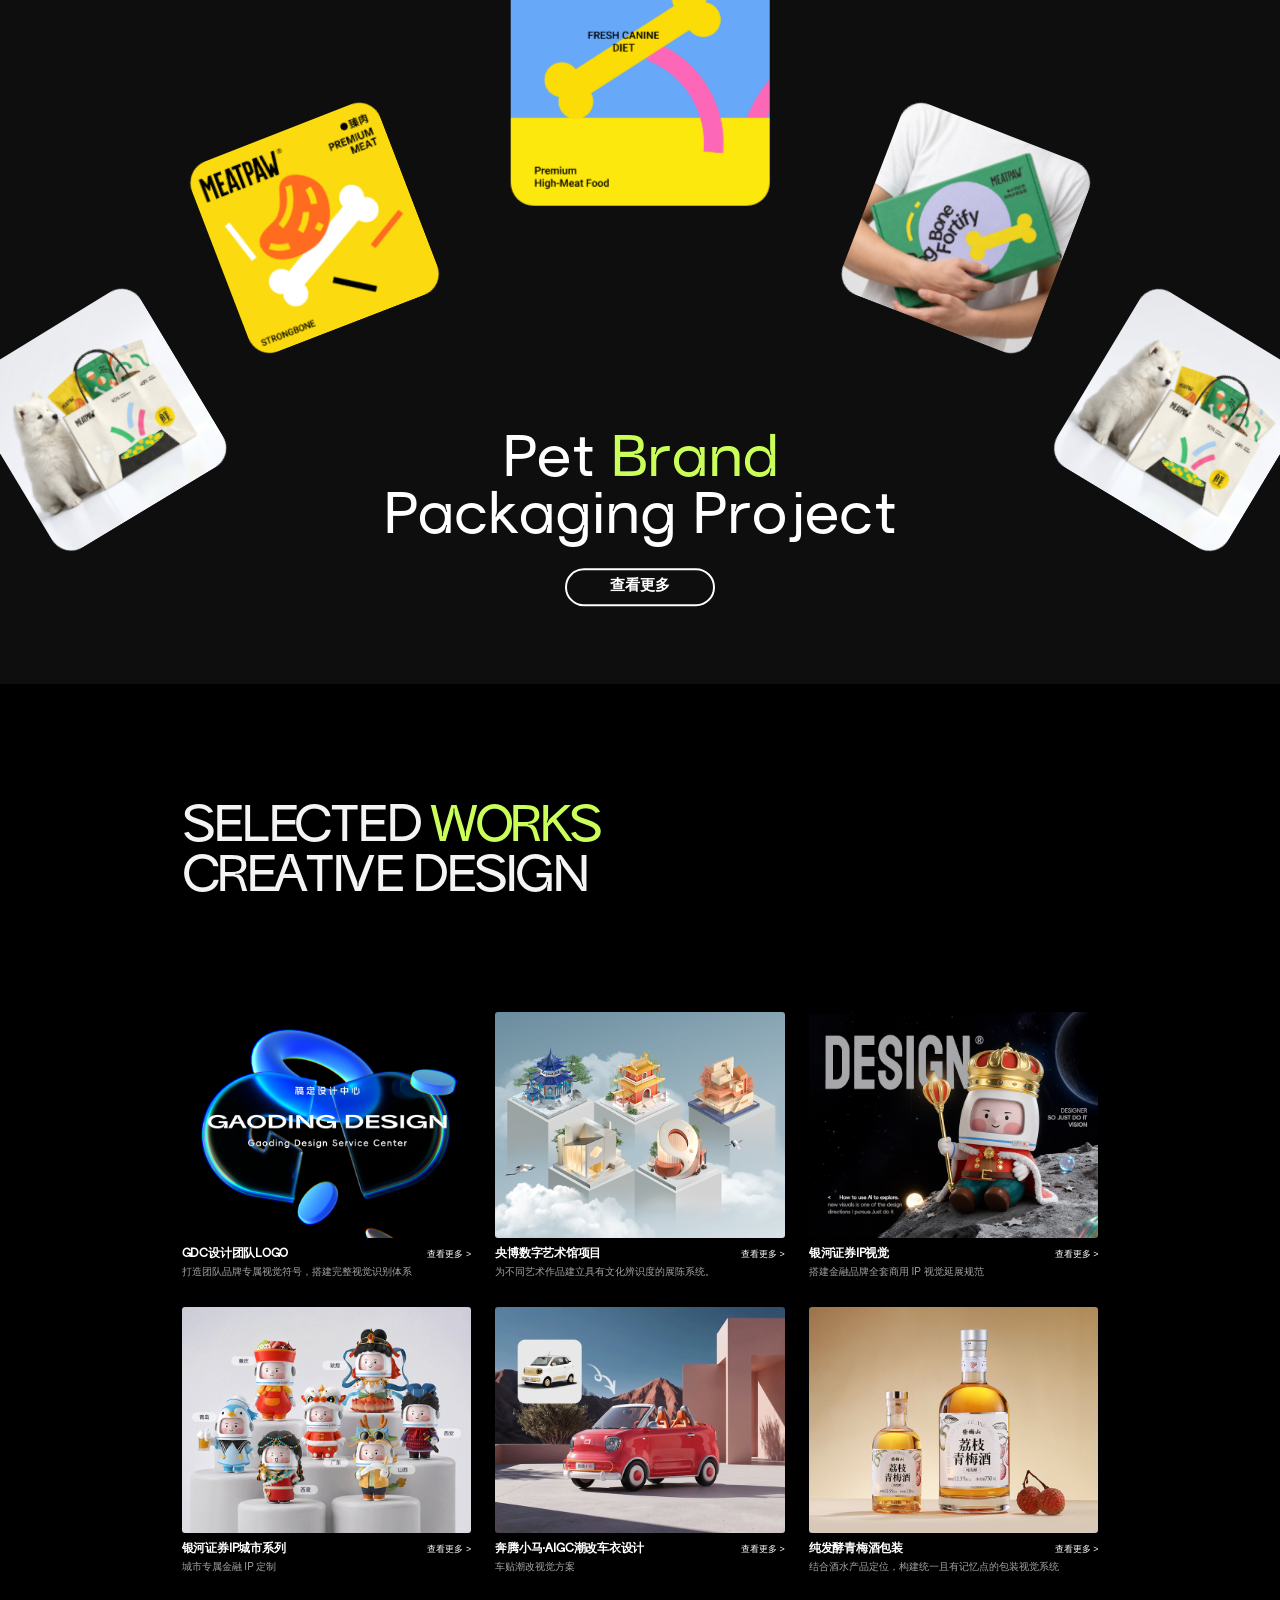
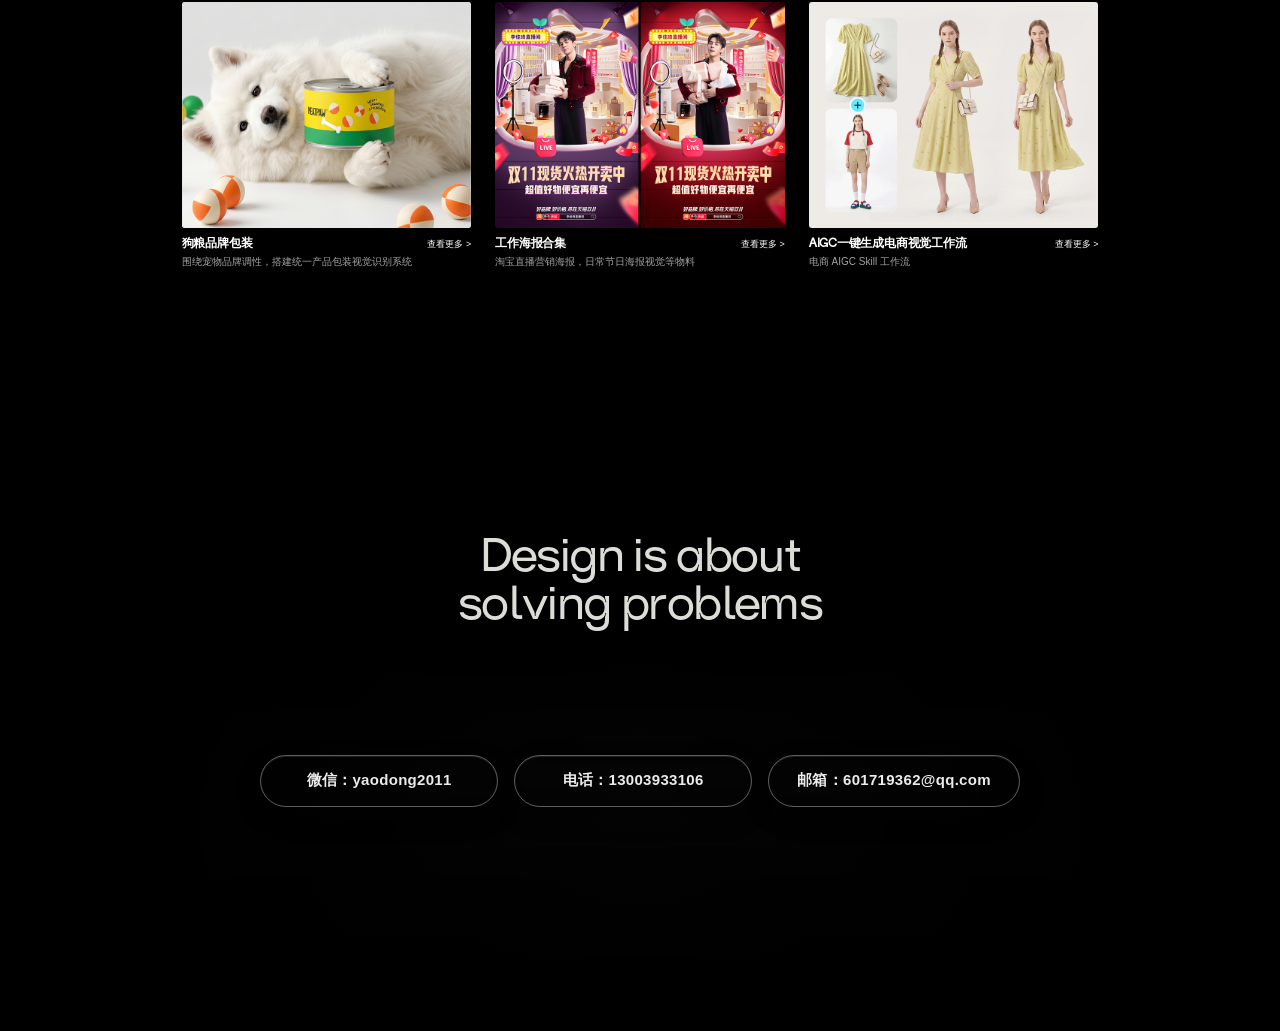
==== commit ff459ead: "更新 更新" ====
--- a/index.html
+++ b/index.html
@@ -398,7 +398,7 @@
         <div class="footer-contact-pills" aria-label="联系方式">
           <span>微信：yaodong2011</span>
           <span>电话：13003933106</span>
-          <a href="mailto:601719362@qq.com">邮箱：601719362@qq.com</a>
+          <span>邮箱：601719362@qq.com</span>
         </div>
       </div>
     </footer>
--- a/styles.css
+++ b/styles.css
@@ -949,6 +949,7 @@
 .site-footer {
   position: relative;
   z-index: 1;
+  isolation: isolate;
   display: grid;
   place-items: center;
   min-height: clamp(560px, 48vw, 780px);
@@ -973,7 +974,8 @@
     url("./assets/footer/contact-bg.png");
   background-size: cover;
   background-position: center;
-  background-attachment: fixed;
+  /* `fixed` backgrounds are unreliable on mobile browsers and can render black after deployment. */
+  background-attachment: scroll;
   box-shadow:
     inset 0 24px 42px rgba(0, 0, 0, 0.5),
     inset 0 -34px 58px rgba(0, 0, 0, 0.62);
@@ -1021,8 +1023,7 @@
   margin-top: calc(-1 * clamp(92px, 7.2vw, 132px));
 }
 
-.footer-contact-pills span,
-.footer-contact-pills a {
+.footer-contact-pills span {
   display: inline-flex;
   align-items: center;
   justify-content: center;
@@ -1041,11 +1042,7 @@
   box-shadow:
     inset 0 1px 0 rgba(255, 255, 255, 0.1),
     0 10px 28px rgba(0, 0, 0, 0.16);
-}
-
-.footer-contact-pills a:hover {
-  border-color: rgba(207, 255, 87, 0.42);
-  color: var(--lime);
+  cursor: default;
 }
 
 .image-lightbox {
@@ -2696,6 +2693,7 @@
 @media (max-width: 900px) {
   .site-footer {
     min-height: 560px;
+    margin-top: -1px;
     padding: 92px 0 104px;
   }
 
@@ -2707,7 +2705,10 @@
     width: 100%;
     height: 280px;
     border-radius: 0;
-    background-position: center;
+    background-attachment: scroll;
+    background-position: center bottom;
+    background-repeat: no-repeat;
+    transform: translateZ(0);
   }
 
   .footer-contact-wrap {
@@ -2725,8 +2726,7 @@
     margin-top: -94px;
   }
 
-  .footer-contact-pills span,
-  .footer-contact-pills a {
+  .footer-contact-pills span {
     min-width: min(100%, 270px);
     height: 46px;
     padding: 0 18px;
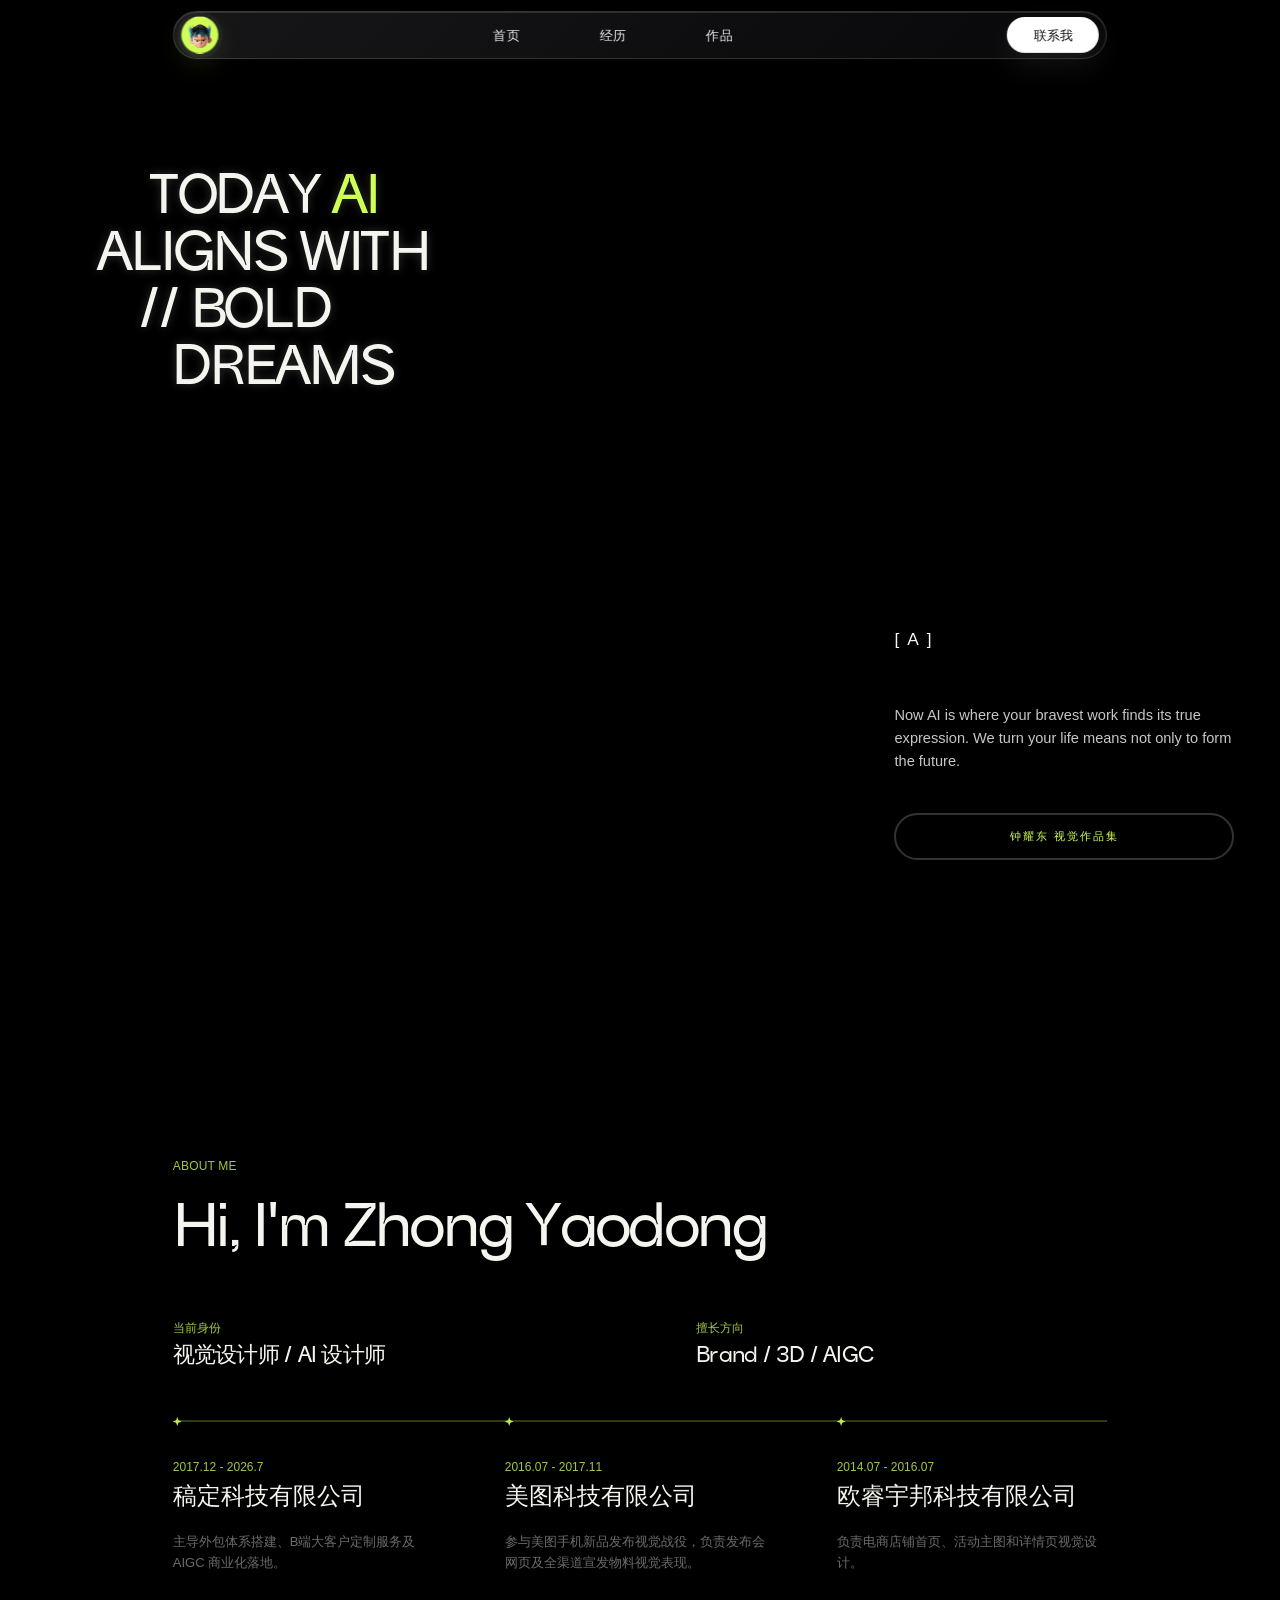
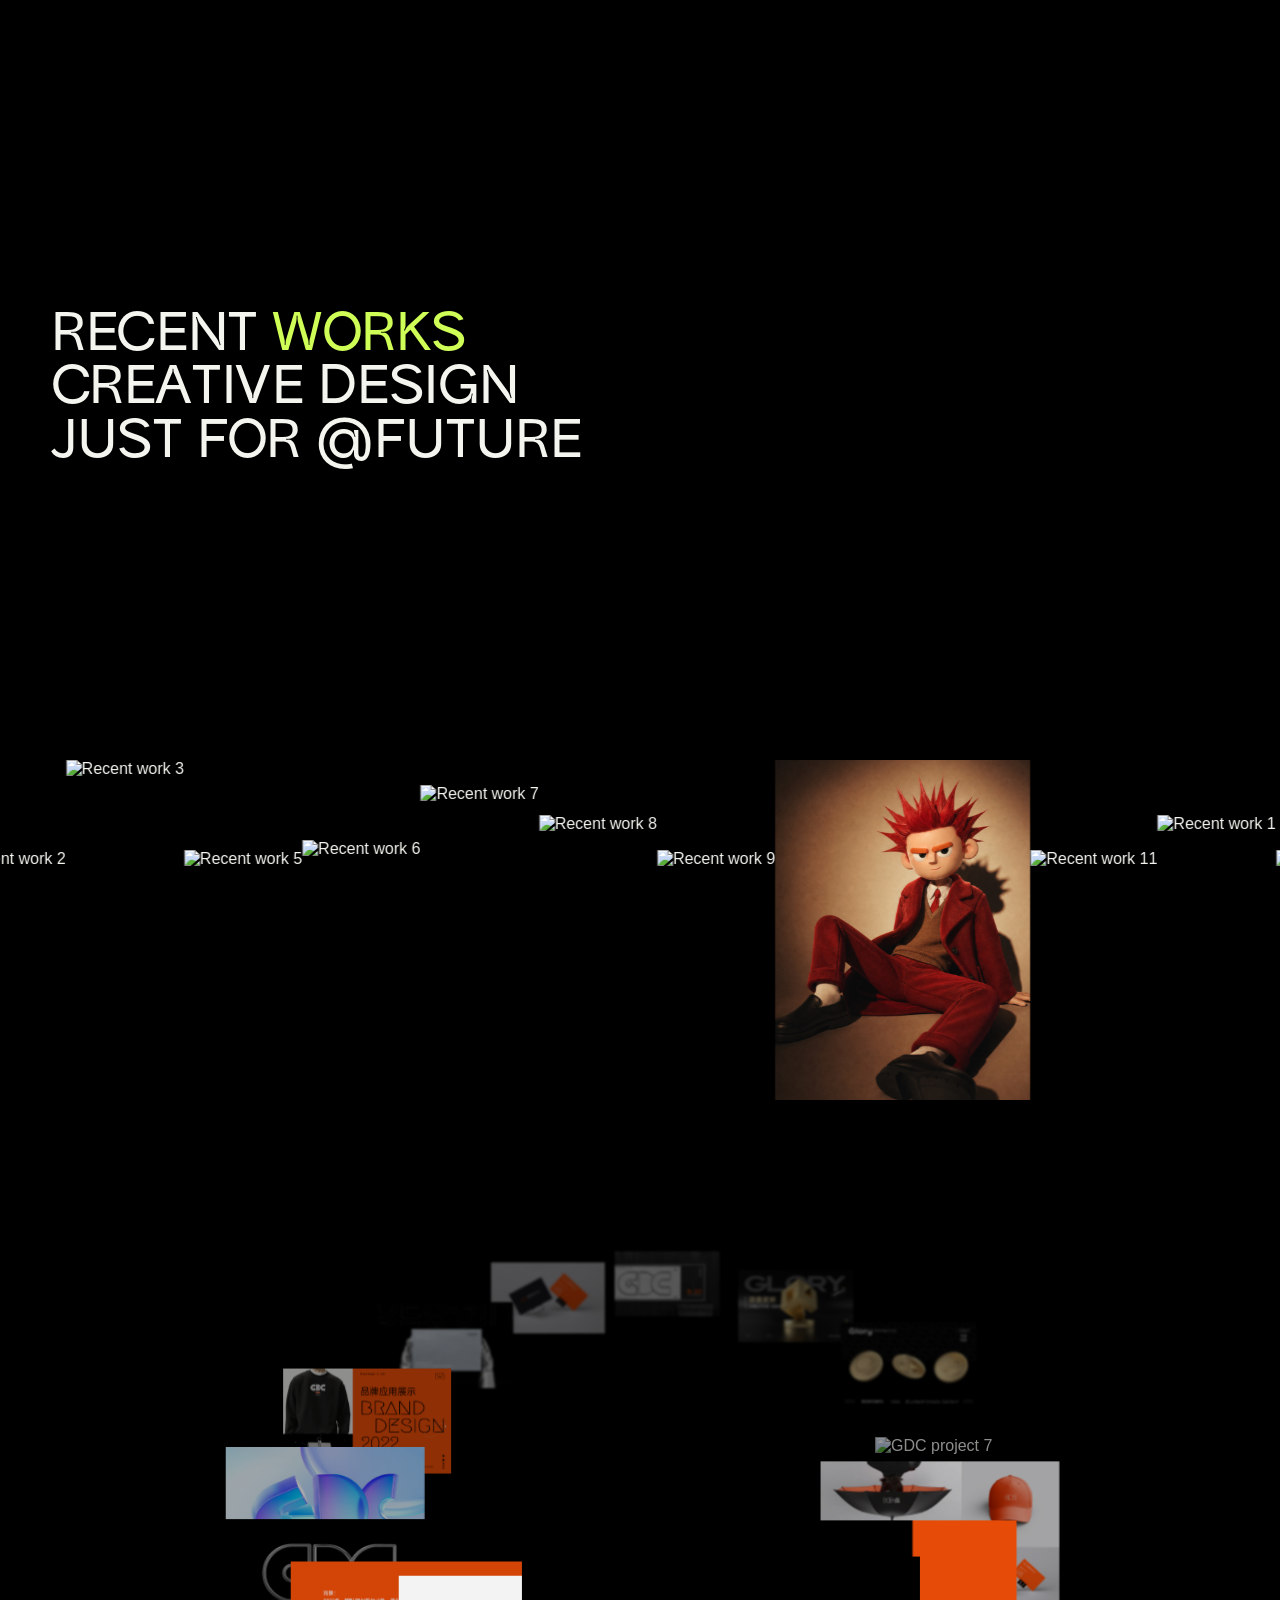
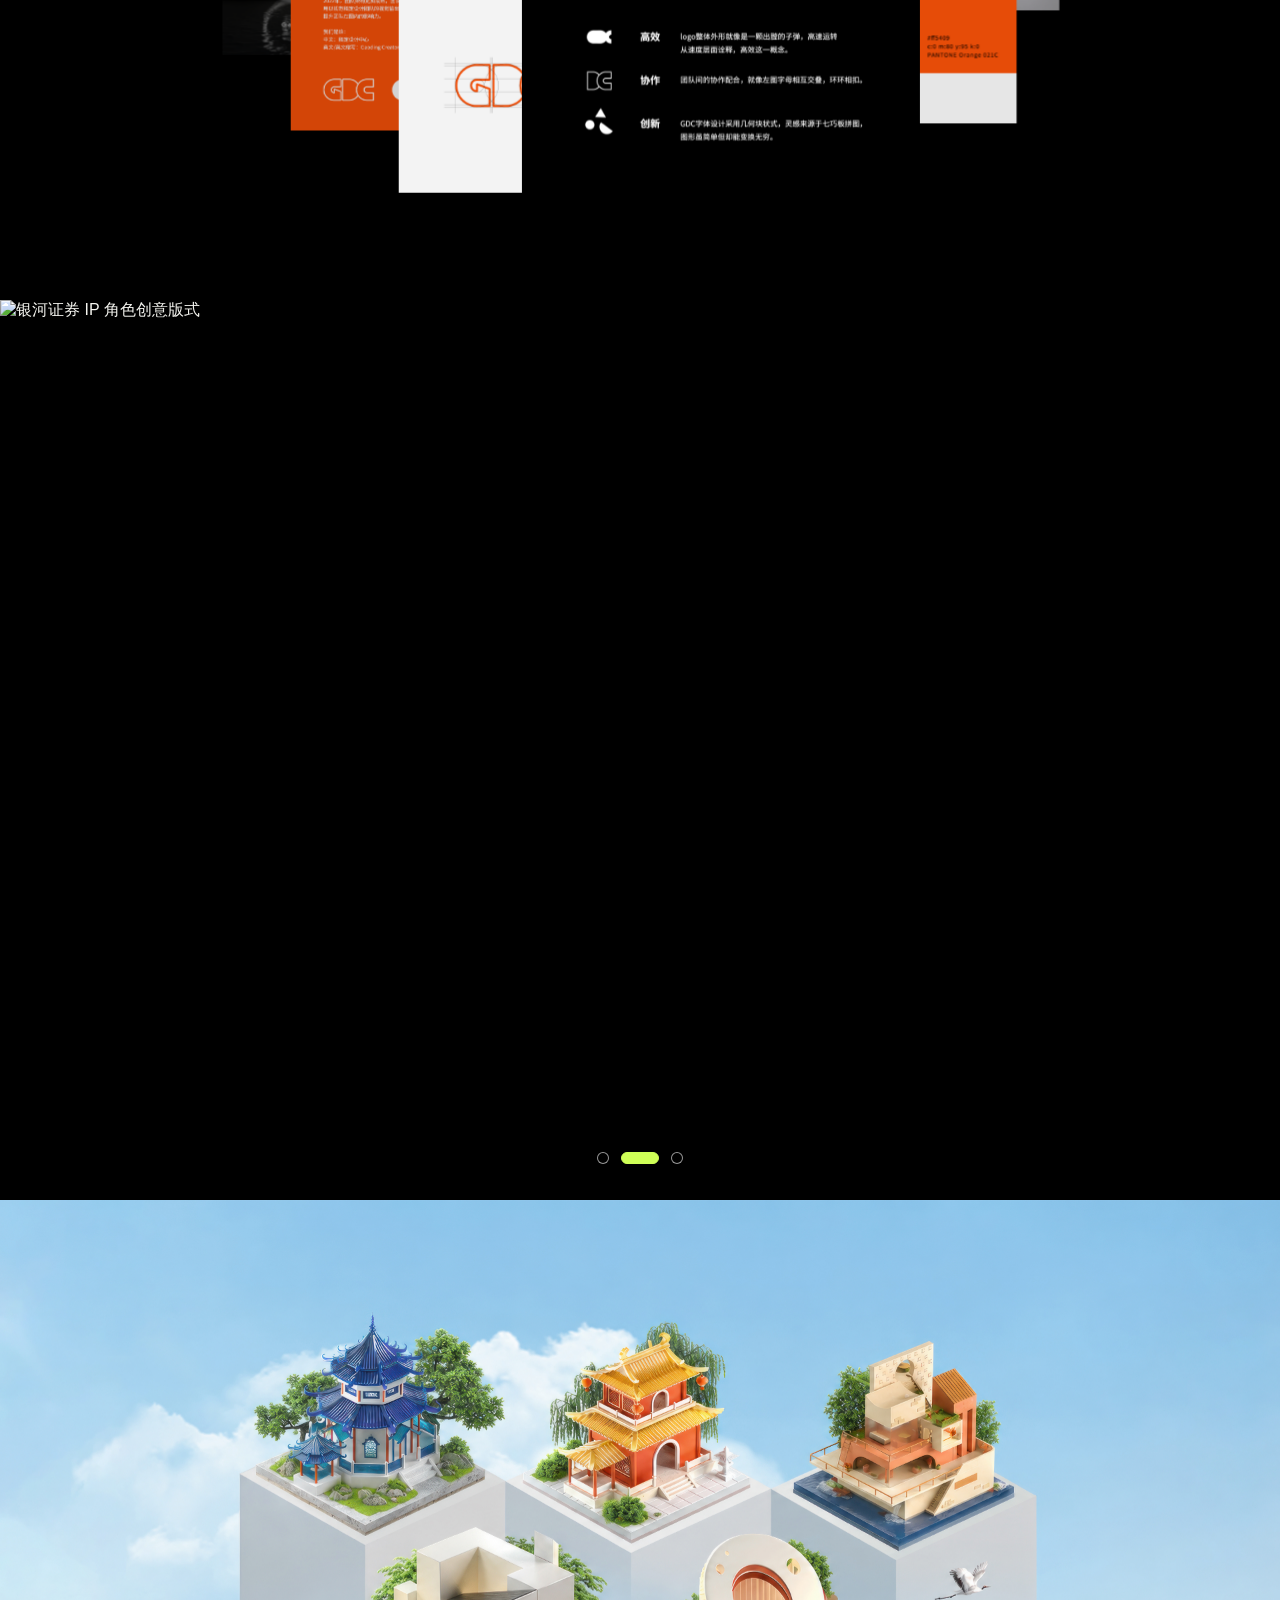
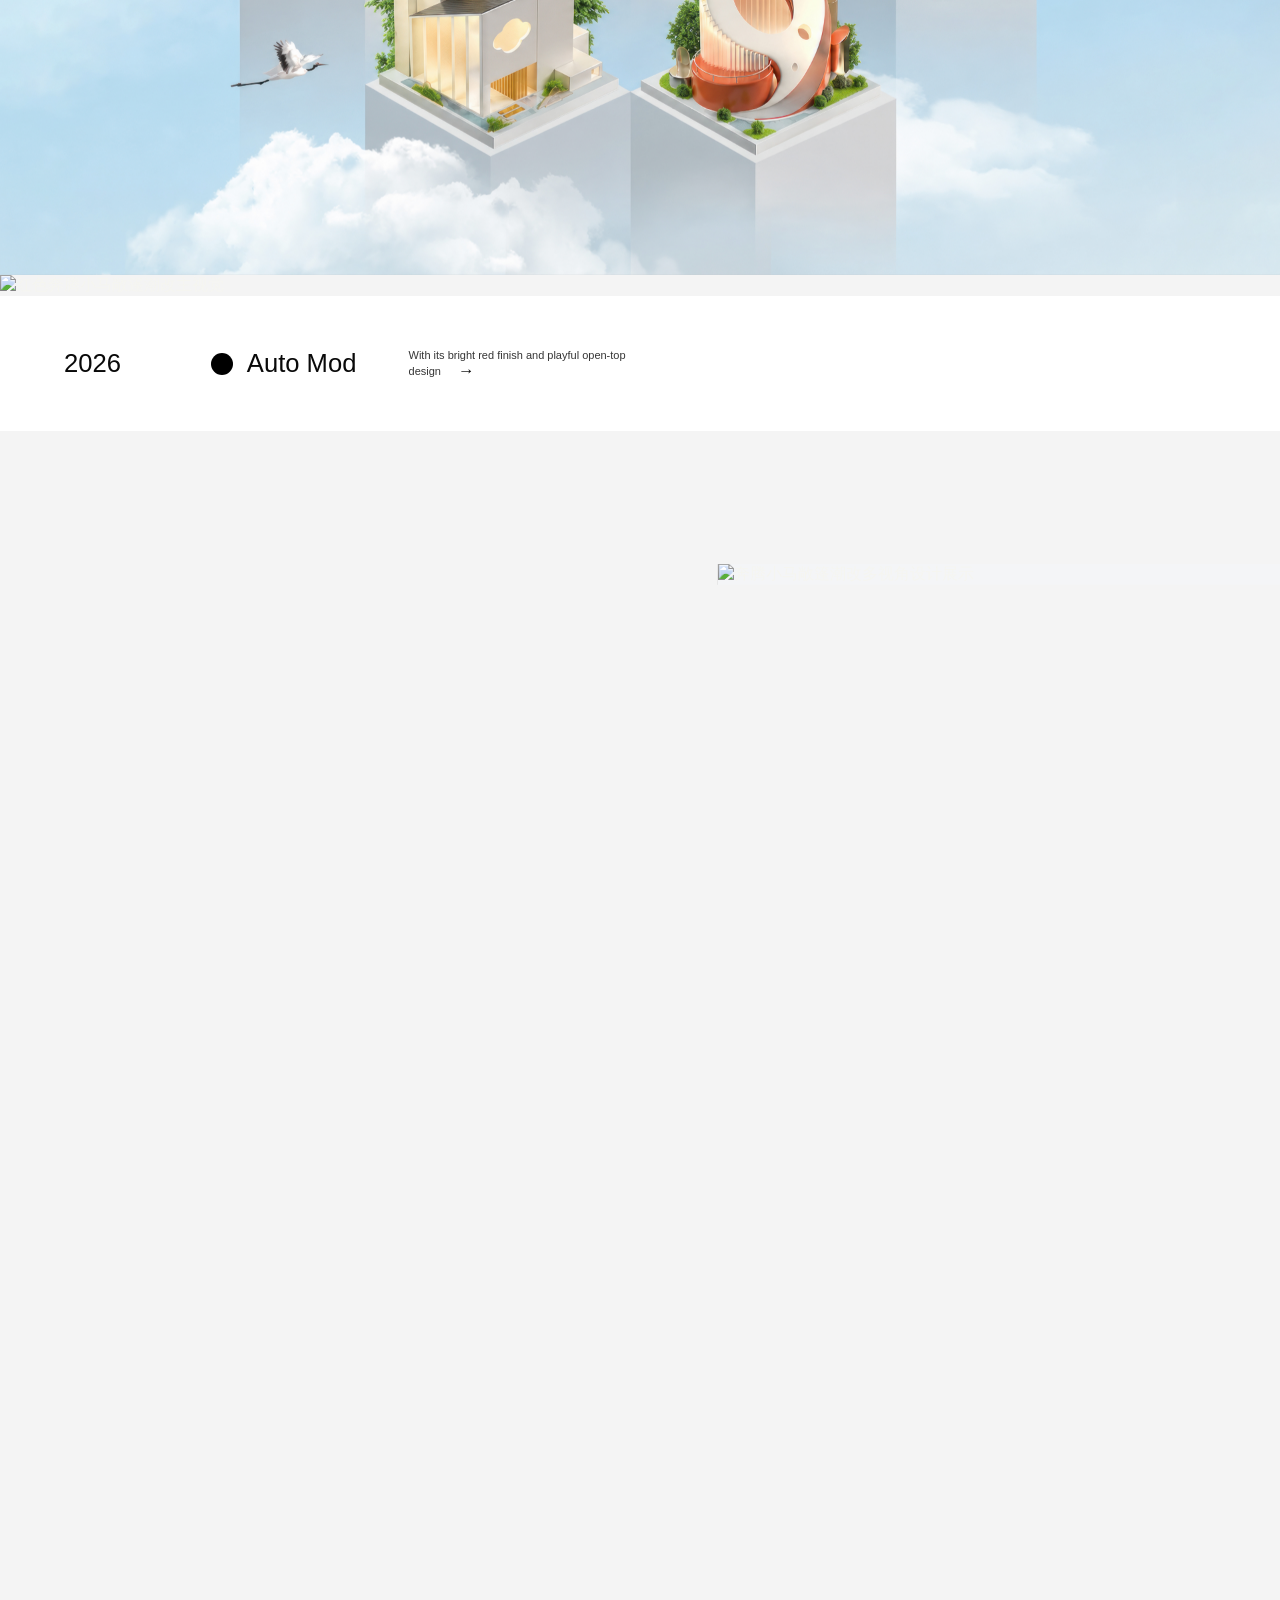
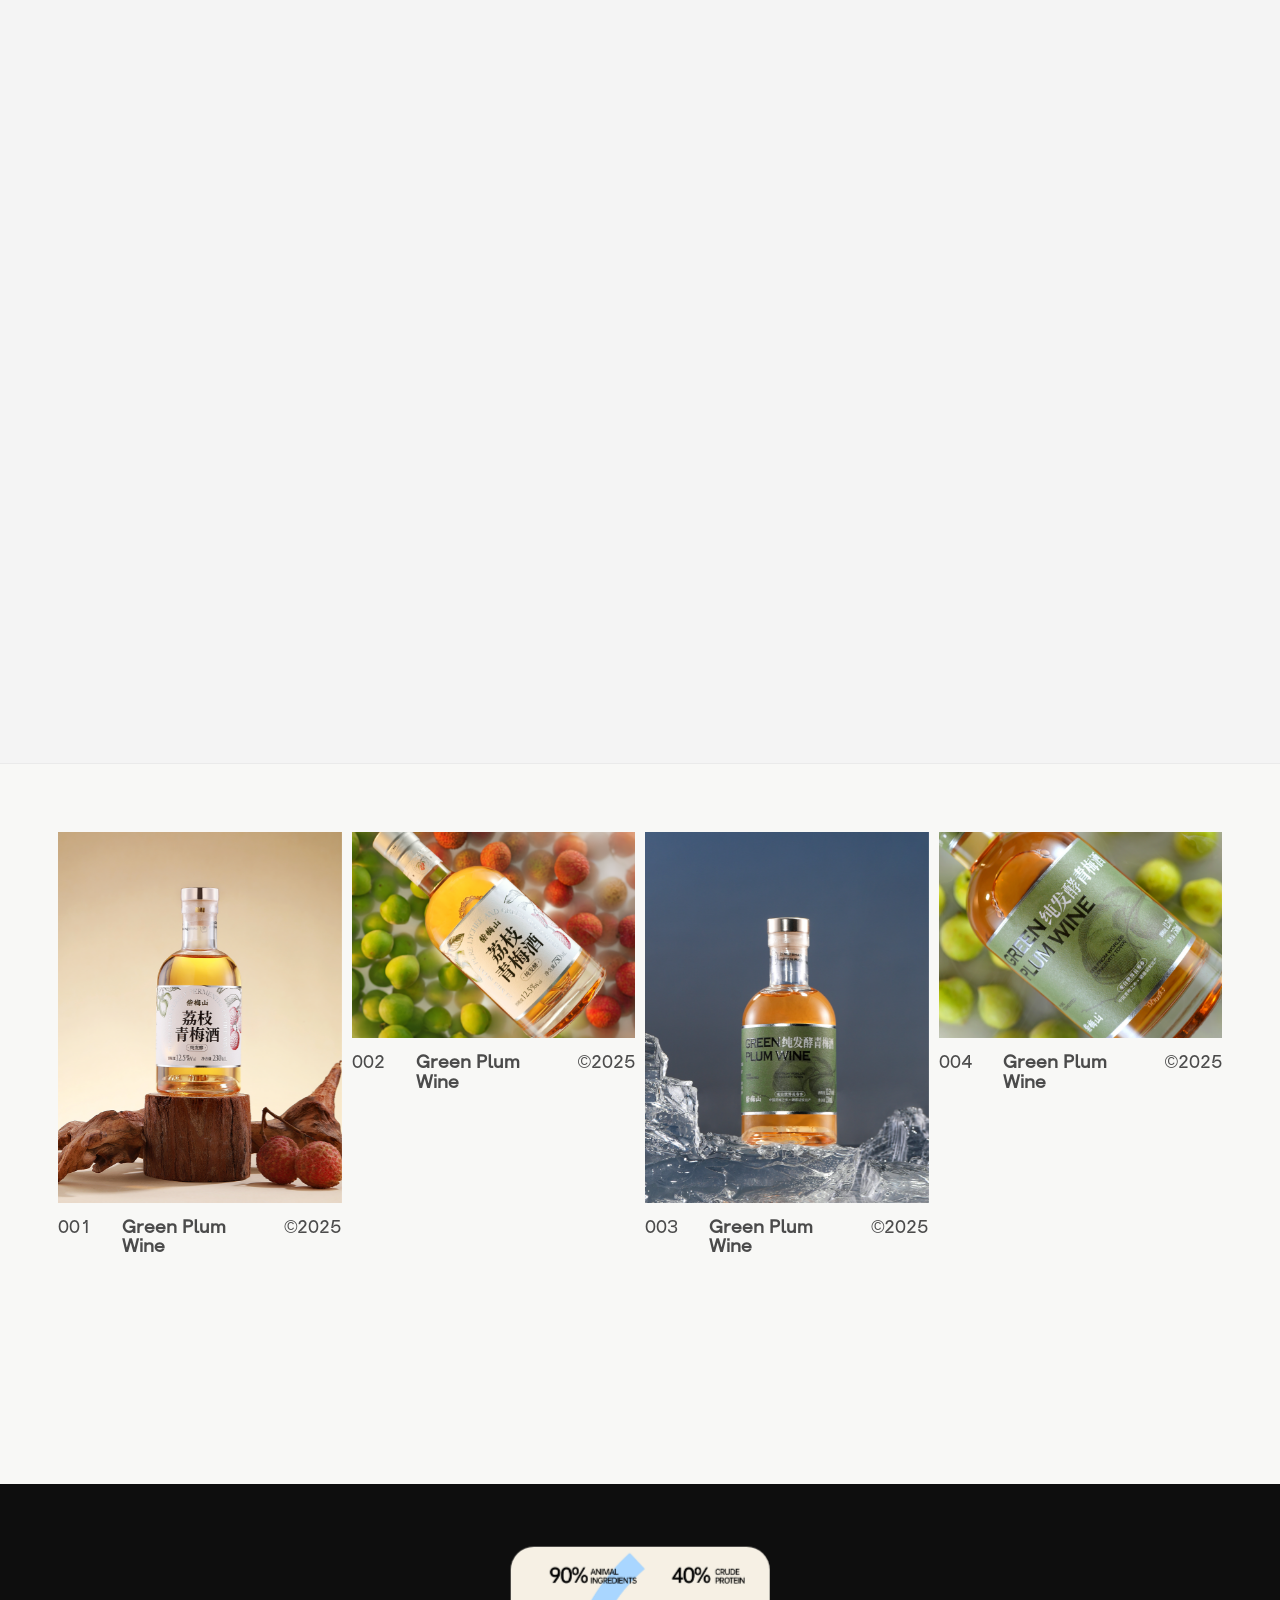
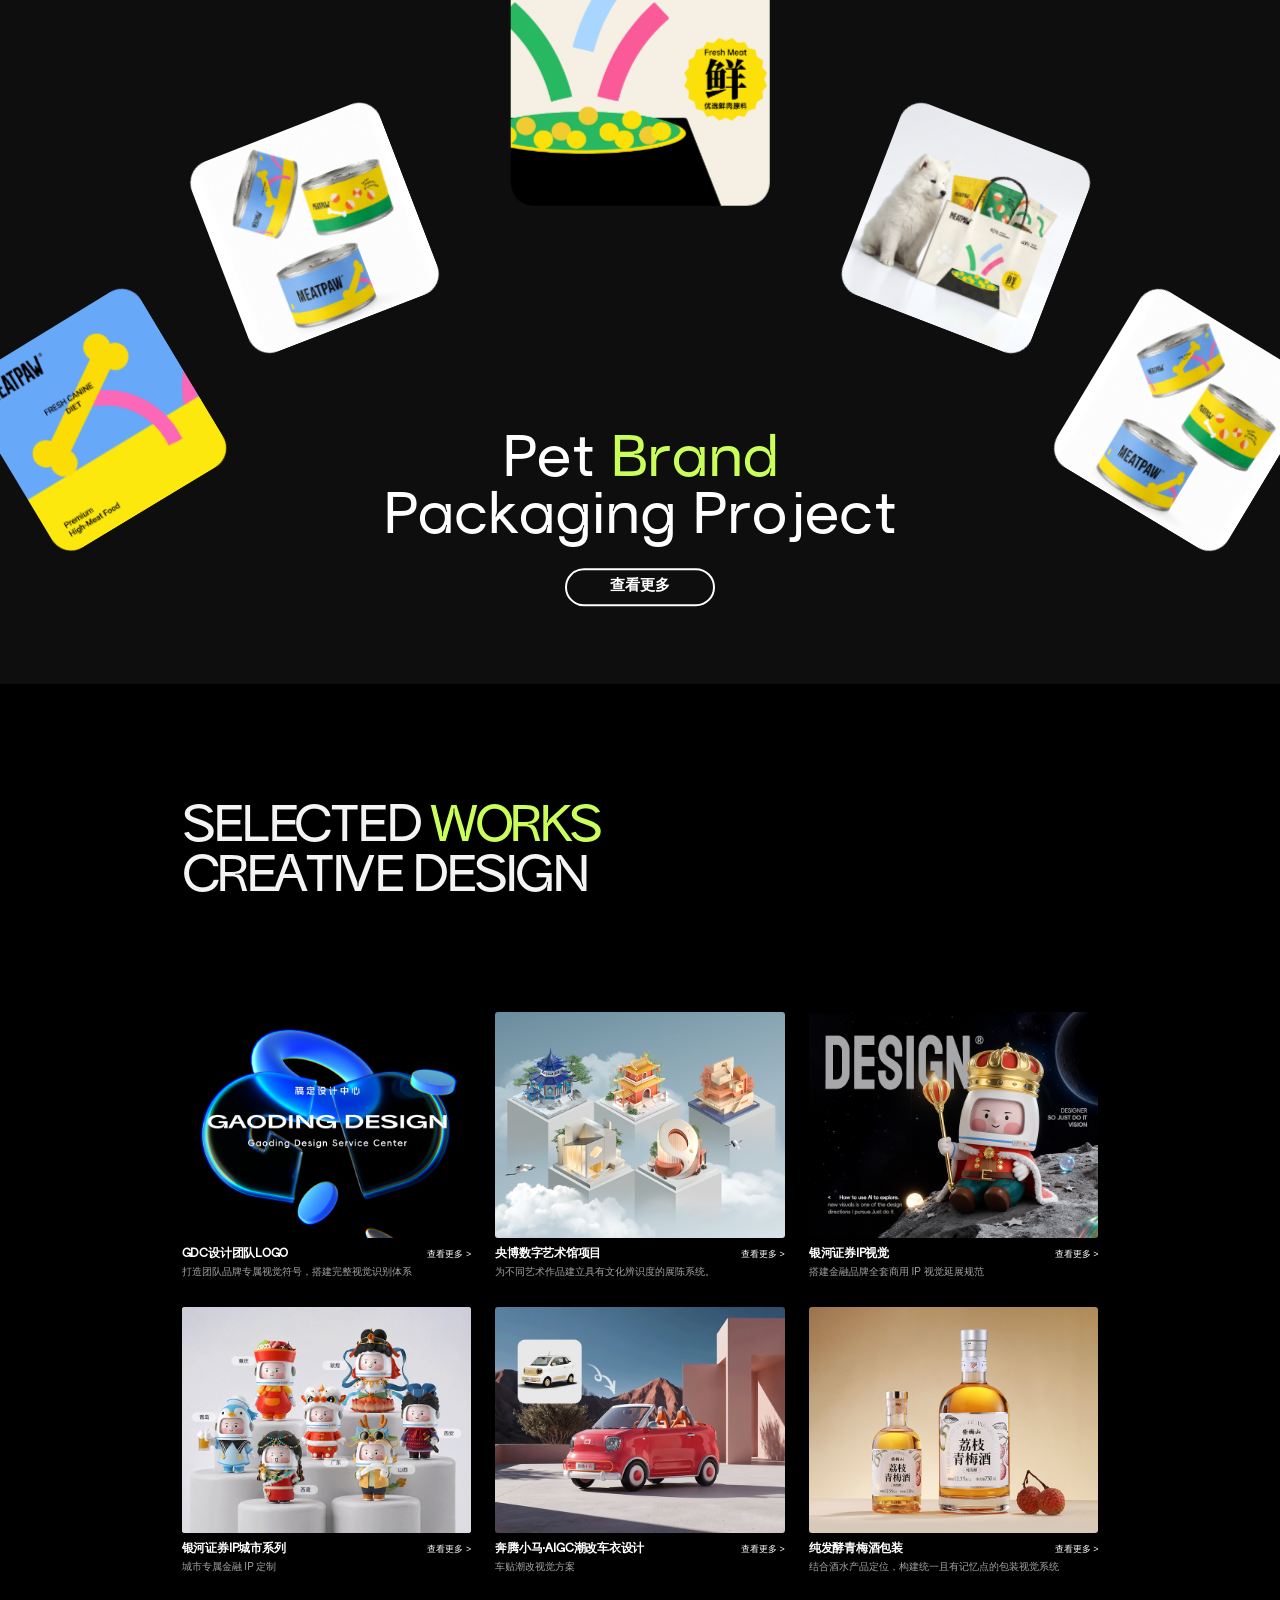
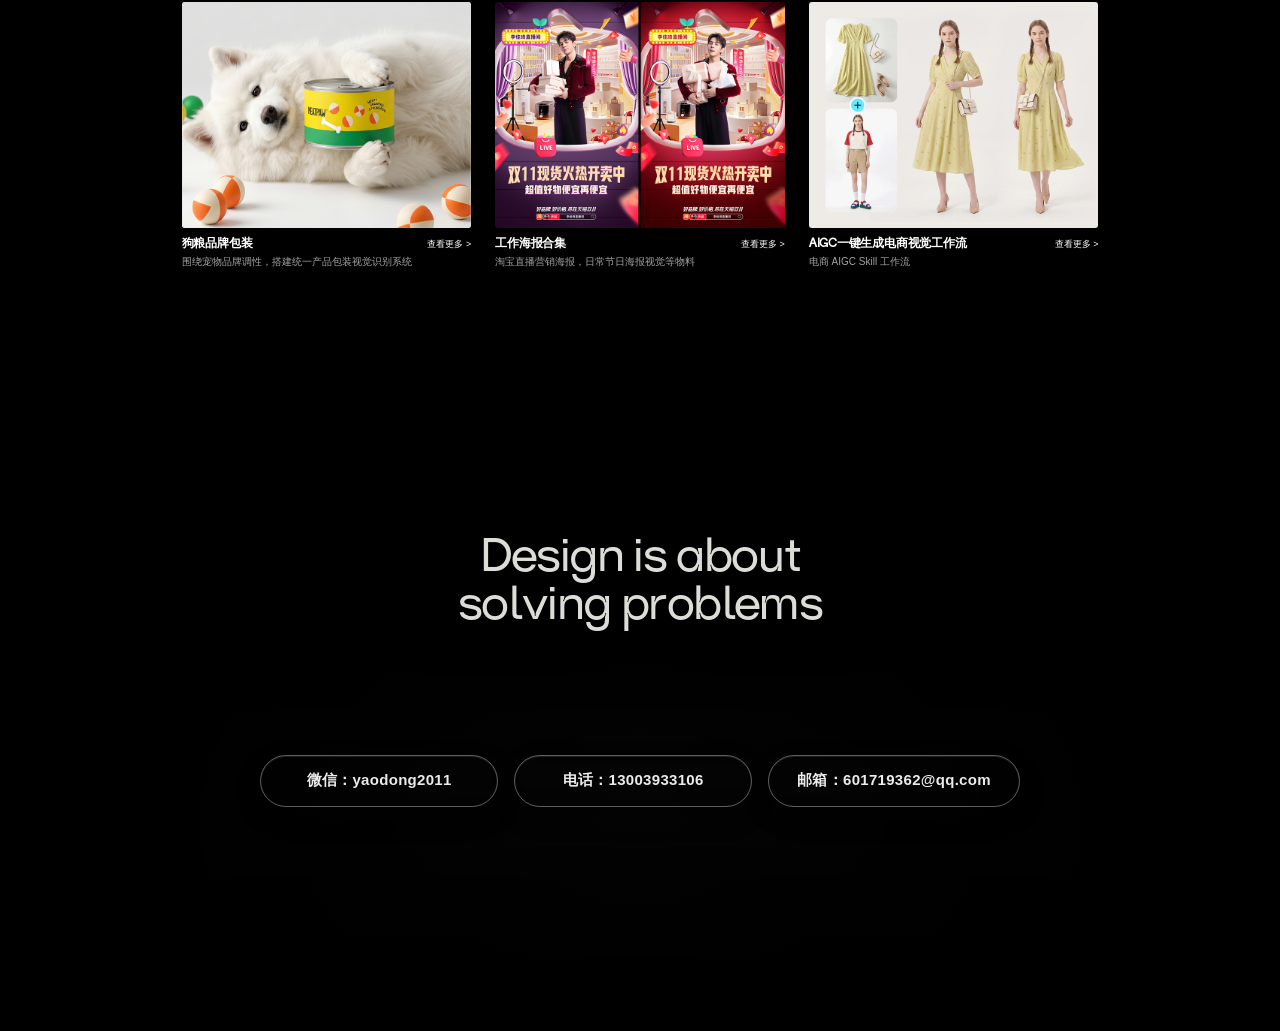
==== commit 42d27eac: "更新 更新" ====
--- a/index.html
+++ b/index.html
@@ -41,7 +41,7 @@
             Now AI is where your bravest work finds its true expression.
             We turn your life means not only to form the future.
           </p>
-          <span class="hero-cta">BEGIN TODAY</span>
+          <span class="hero-cta">钟耀东 视觉作品集</span>
         </div>
       </section>
 
--- a/styles.css
+++ b/styles.css
@@ -263,7 +263,9 @@
 .hero-side {
   position: absolute;
   right: 3.12vw;
-  top: 37.45vw;
+  top: auto;
+  /* Keep the full text block inside the first screen on wide/short desktops. */
+  bottom: clamp(36px, 3.12vw, 72px);
   z-index: 2;
   width: 27vw;
   color: rgba(255, 255, 255, 0.78);
@@ -296,7 +298,7 @@
   padding: 1vw 1.77vw;
   border: 2px solid rgba(255, 255, 255, 0.2);
   border-radius: 999px;
-  color: #fff;
+  color: var(--lime);
   font-size: 0.83vw;
   font-weight: 400;
   letter-spacing: 0.18em;
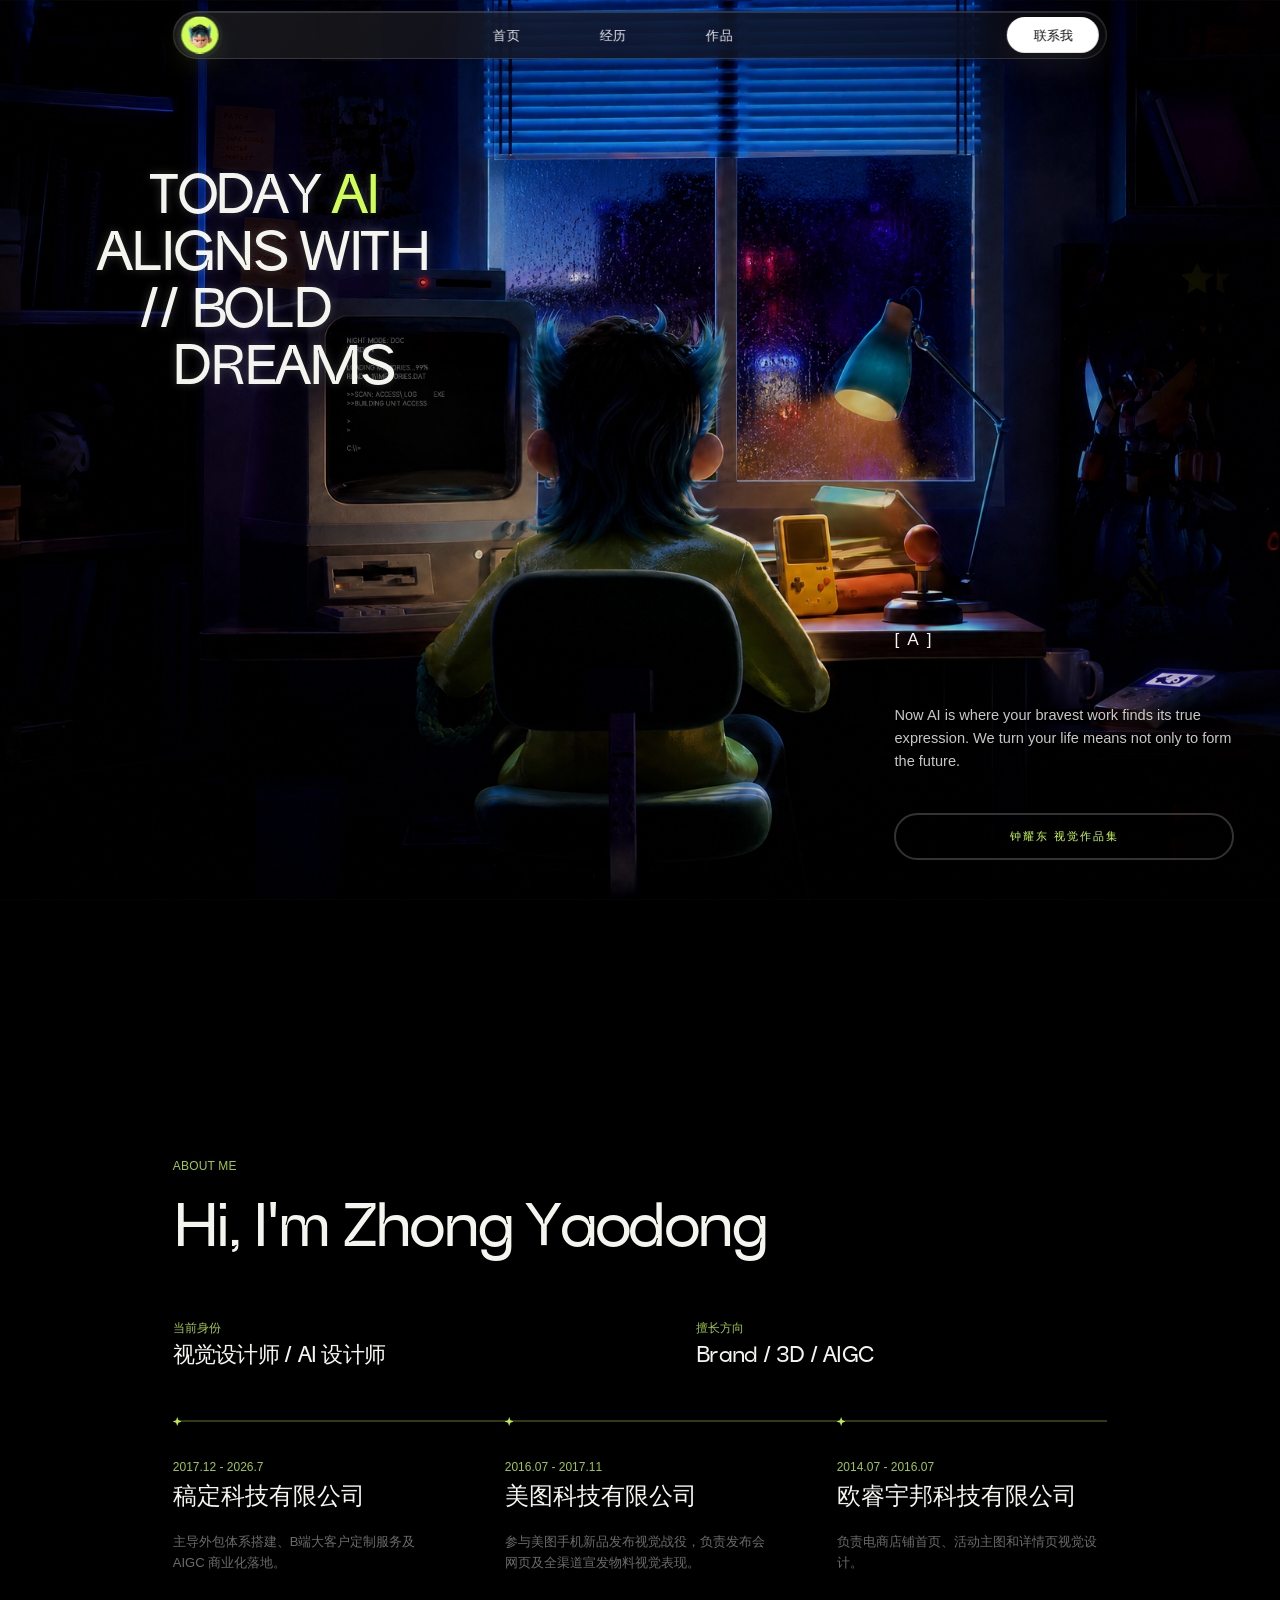
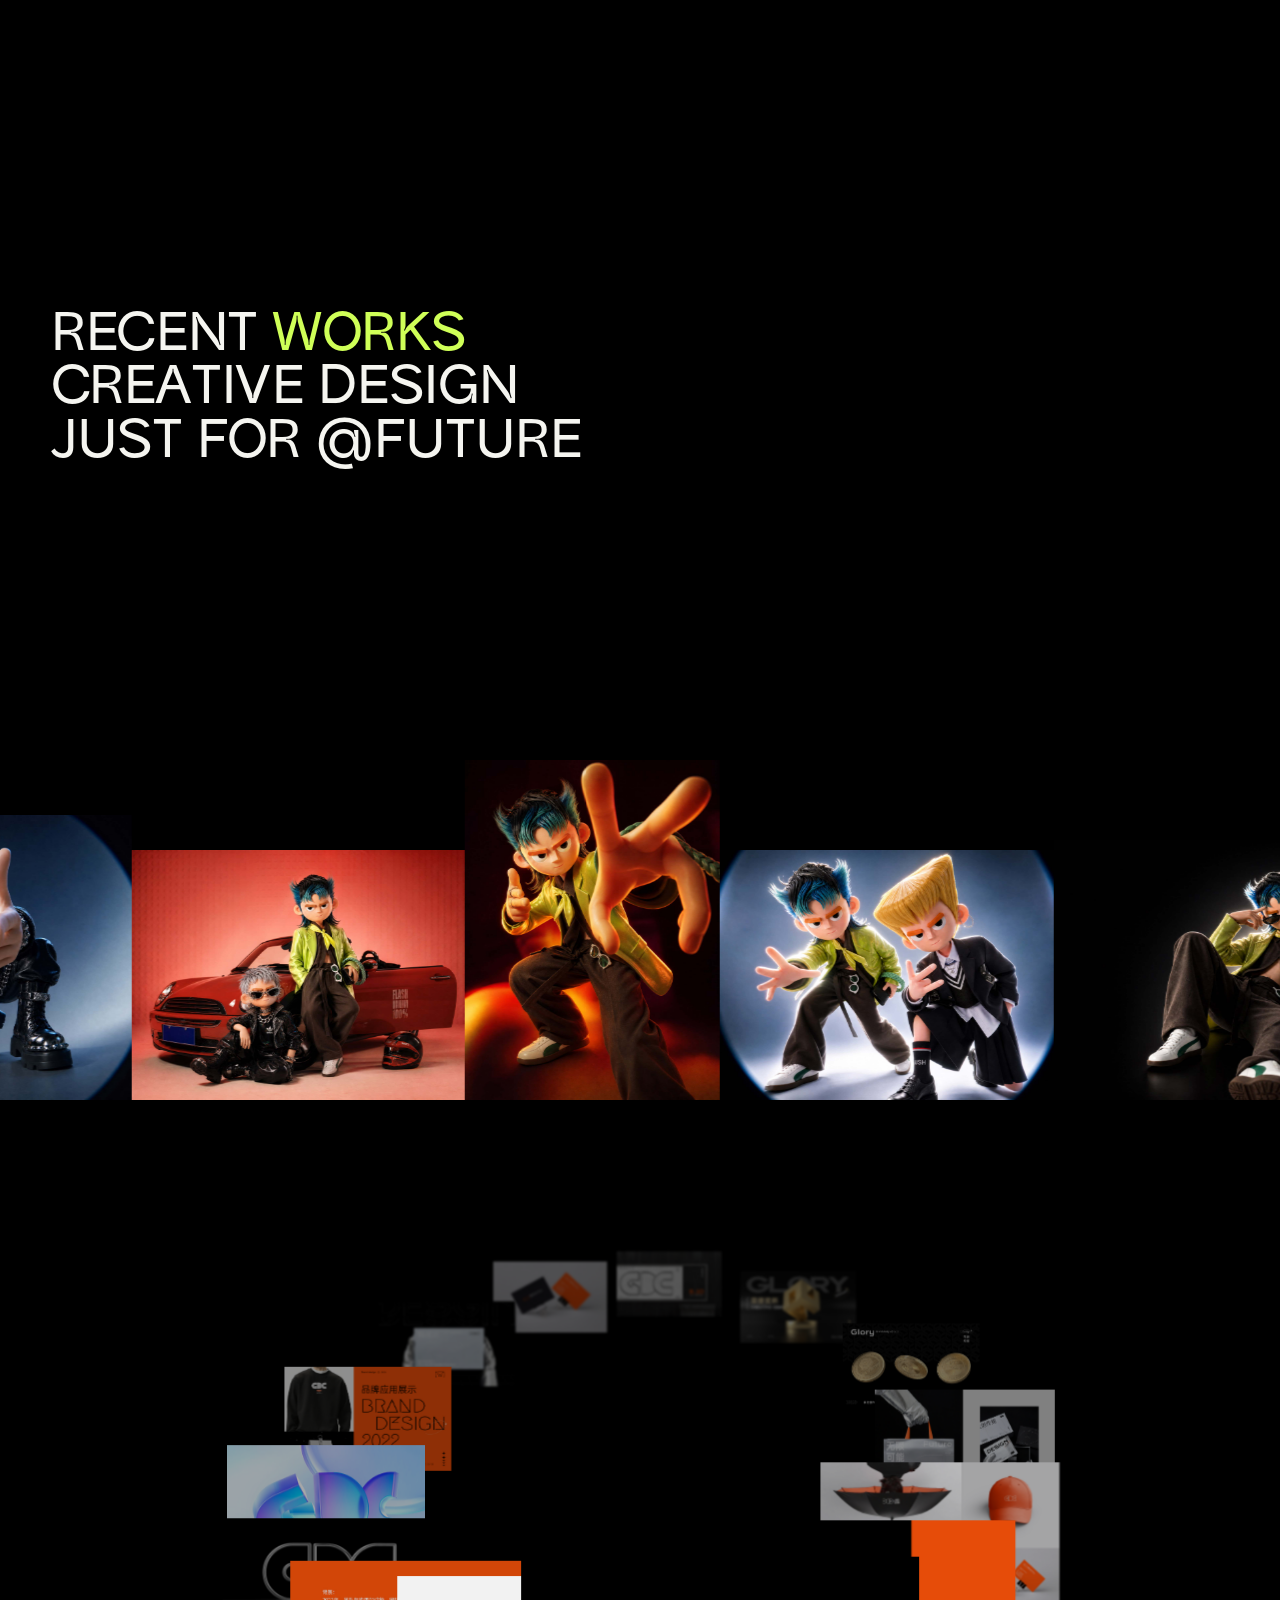
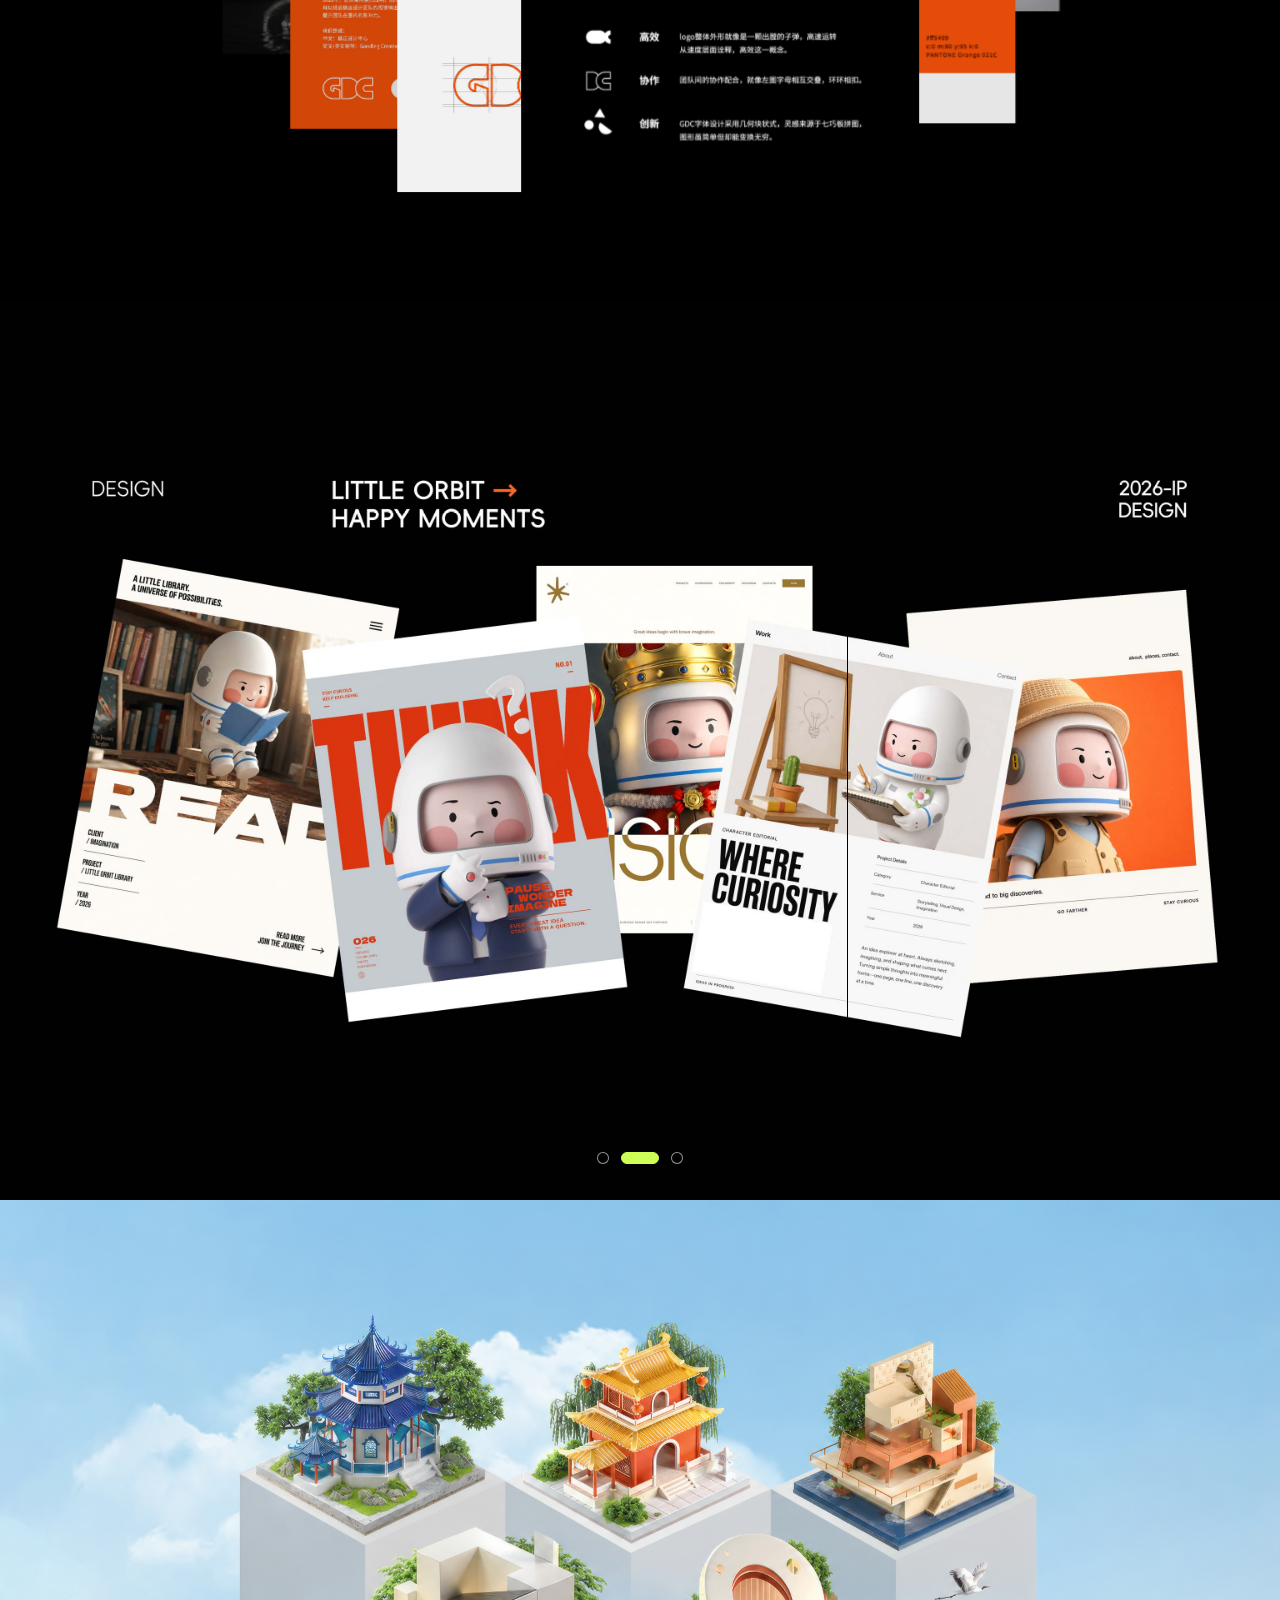
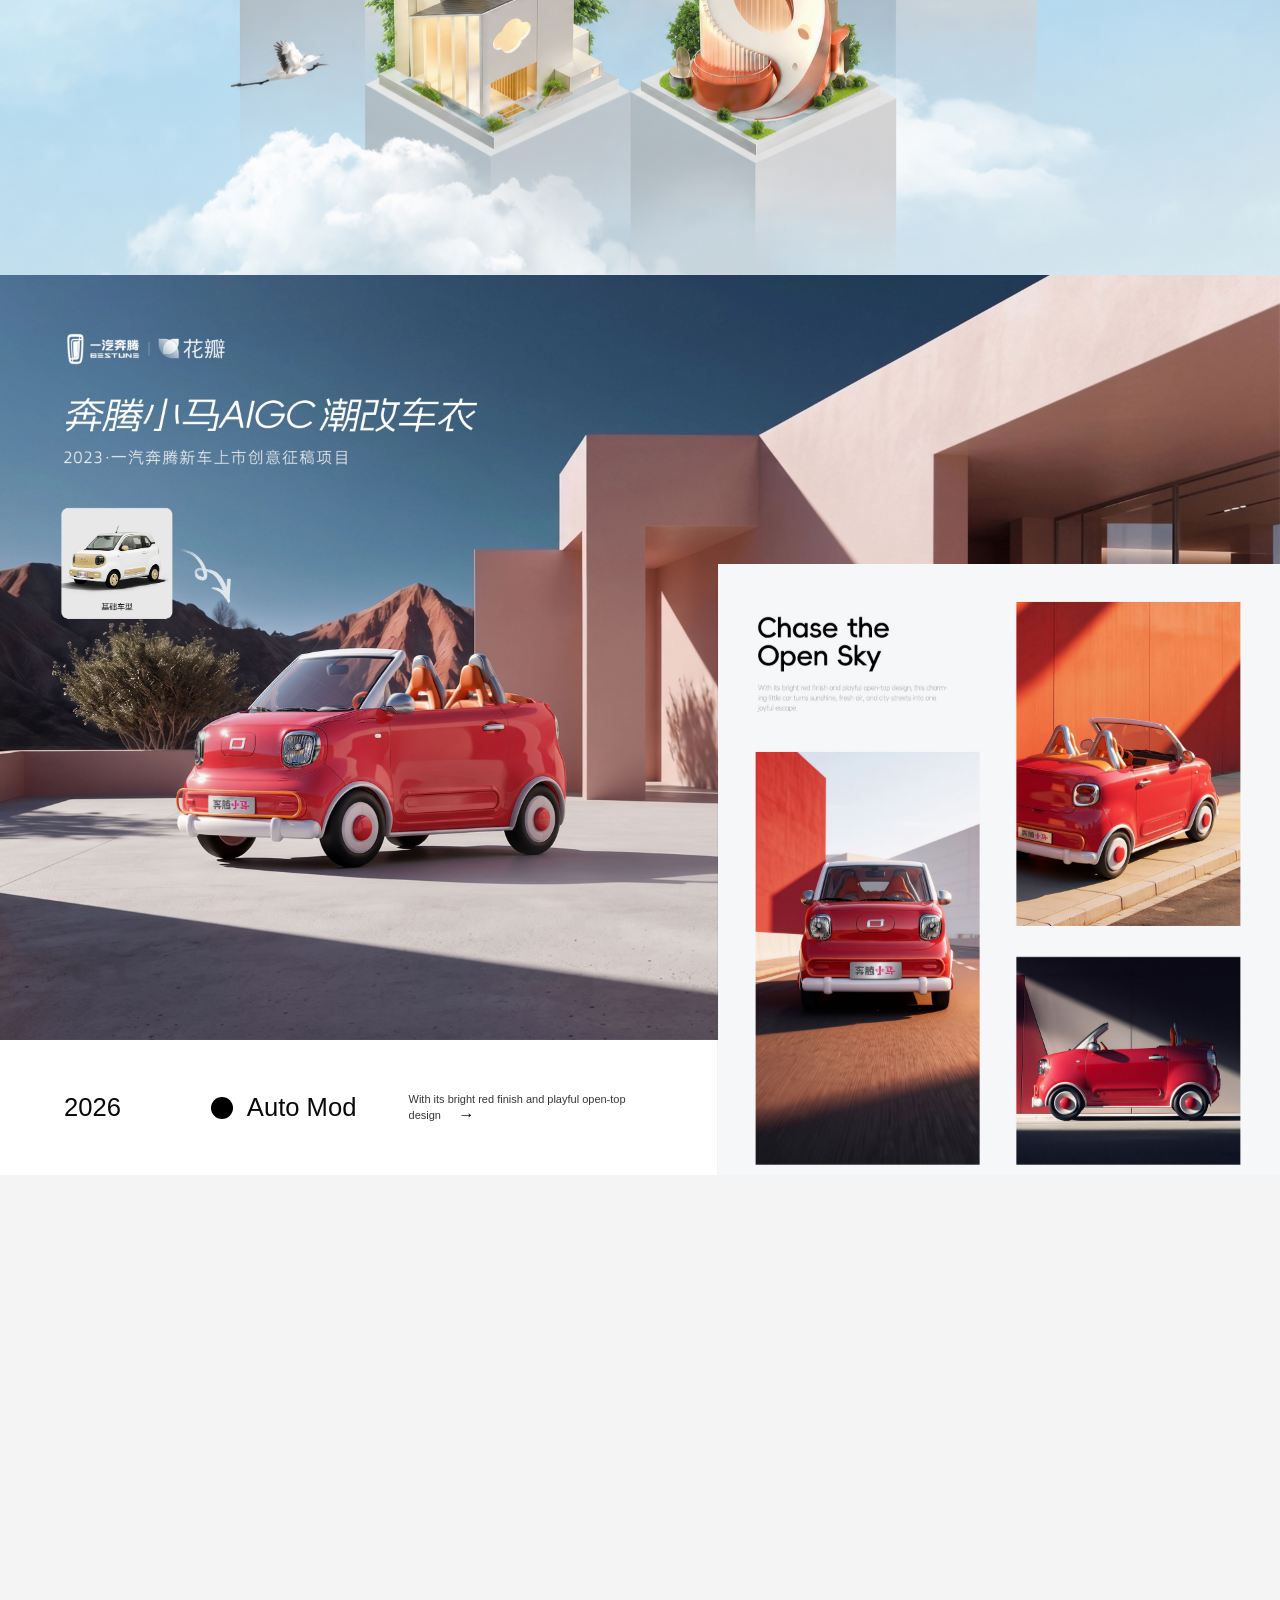
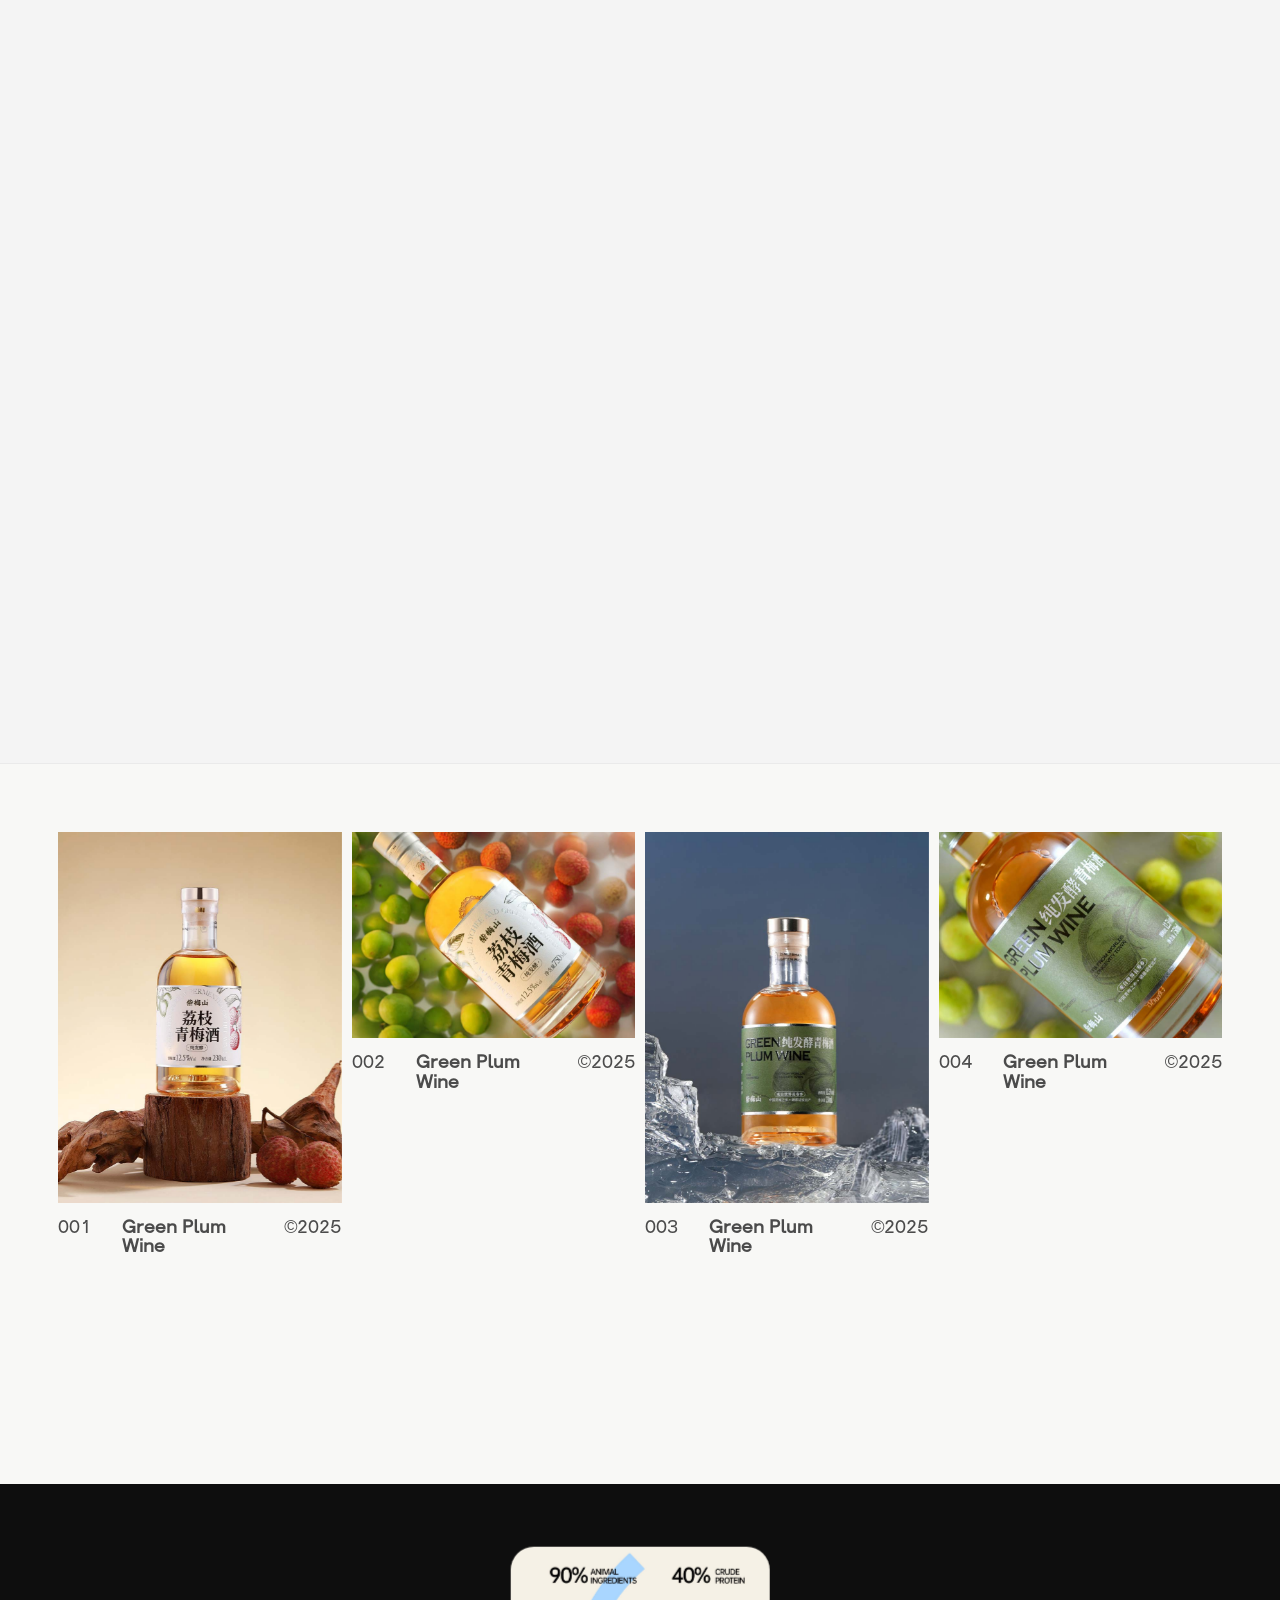
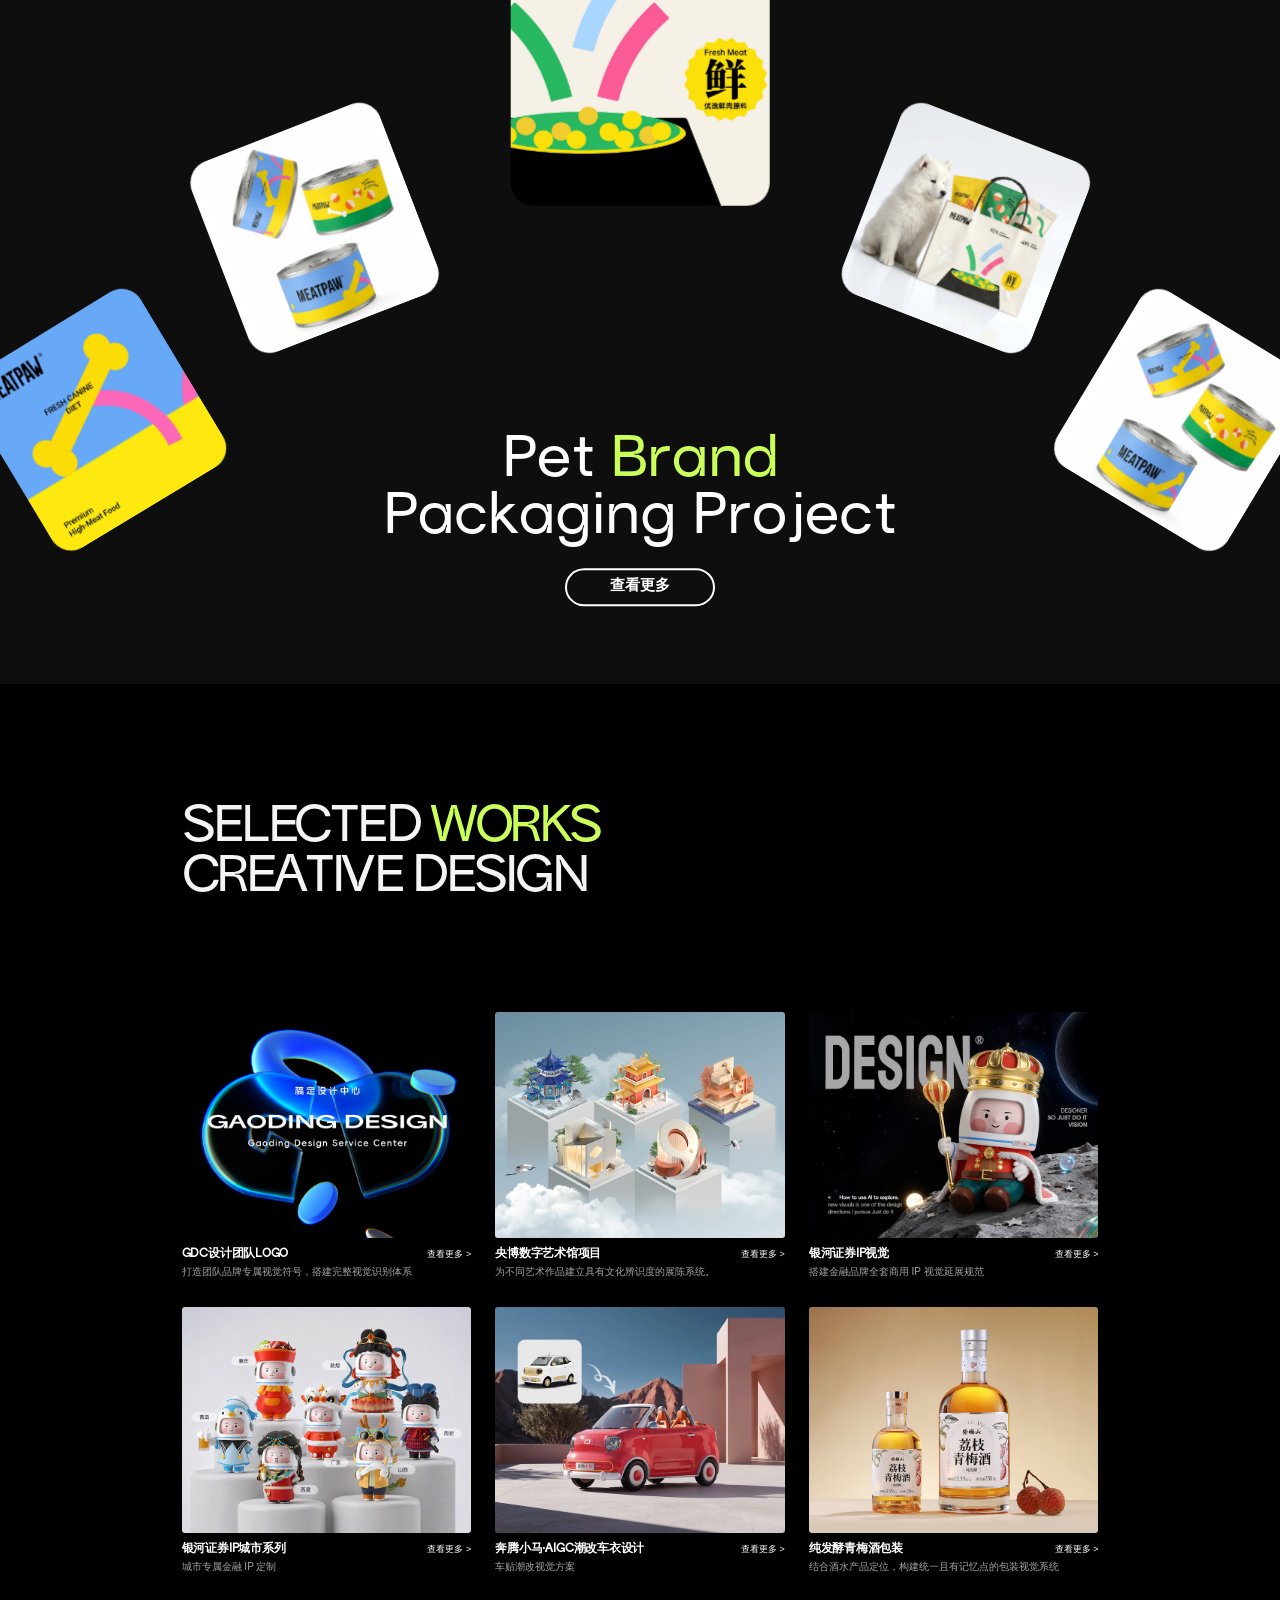
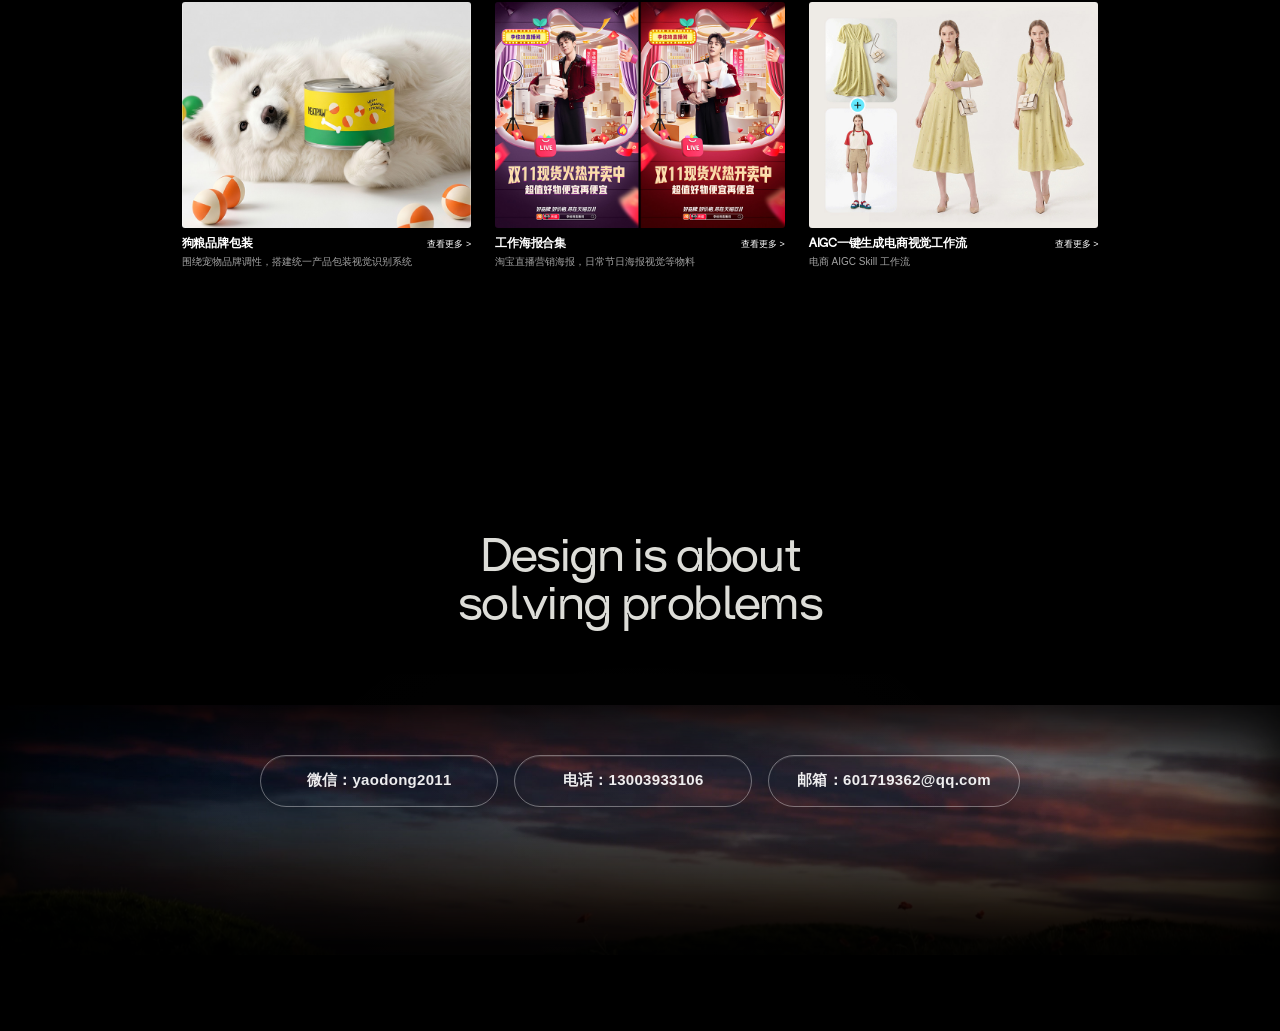
==== commit 78311075: "png 改成 jpg png 改成 jpg" ====
--- a/index.html
+++ b/index.html
@@ -5,19 +5,20 @@
     <meta name="viewport" content="width=device-width, initial-scale=1.0" />
     <title>0703 Visual Designer Portfolio</title>
     <link rel="stylesheet" href="./styles.css?v=0816-car-native-ratio" />
+    <script src="./asset-fallback.js"></script>
   <link rel="stylesheet" href="aigc-detail.css">
   <link rel="stylesheet" href="mobile-aigc-cover.css">
 <link rel="stylesheet" href="aigc-mobile-span.css?v=0724">
 </head>
   <body>
     <div class="video-backdrop" aria-hidden="true">
-      <video id="heroVideo" src="./assets/hero-bg-video.mp4" muted playsinline preload="auto"></video>
+      <img src="./assets/hero-bg-video.jpg" alt="" />
       <div class="video-dim"></div>
     </div>
 
     <header class="capsule-nav">
       <a class="nav-avatar" href="#home" aria-label="返回首页">
-        <img src="./assets/nav/avatar.png" alt="Zhong Yaodong avatar" />
+        <img src="./assets/nav/avatar.jpg" alt="Zhong Yaodong avatar" />
       </a>
       <nav>
         <a href="#home">首页</a>
@@ -97,43 +98,43 @@
           <p>JUST FOR @FUTURE</p>
         </div>
         <div class="recent-strip">
-          <img src="./assets/screen3/1.png" alt="Recent work 1" />
-          <img src="./assets/screen3/2.png" alt="Recent work 2" />
-          <img src="./assets/screen3/3.png" alt="Recent work 3" />
-          <img src="./assets/screen3/5.png" alt="Recent work 5" />
-          <img src="./assets/screen3/6.png" alt="Recent work 6" />
-          <img src="./assets/screen3/7.png" alt="Recent work 7" />
-          <img src="./assets/screen3/8.png" alt="Recent work 8" />
-          <img src="./assets/screen3/9.png" alt="Recent work 9" />
+          <img src="./assets/screen3/1.jpg" alt="Recent work 1" />
+          <img src="./assets/screen3/2.jpg" alt="Recent work 2" />
+          <img src="./assets/screen3/3.jpg" alt="Recent work 3" />
+          <img src="./assets/screen3/5.jpg" alt="Recent work 5" />
+          <img src="./assets/screen3/6.jpg" alt="Recent work 6" />
+          <img src="./assets/screen3/7.jpg" alt="Recent work 7" />
+          <img src="./assets/screen3/8.jpg" alt="Recent work 8" />
+          <img src="./assets/screen3/9.jpg" alt="Recent work 9" />
           <img src="./assets/screen3/10.jpg" alt="Recent work 10" />
-          <img src="./assets/screen3/11.png" alt="Recent work 11" />
+          <img src="./assets/screen3/11.jpg" alt="Recent work 11" />
         </div>
       </section>
 
       <section class="screen gdc-screen">
         <div class="gdc-collage">
-          <img class="gdc-img g1" src="./assets/screen4/1.png" alt="GDC project 1" />
-          <img class="gdc-img g2" src="./assets/screen4/2.png" alt="GDC project 2" />
-          <img class="gdc-img g3" src="./assets/screen4/3.png" alt="GDC project 3" />
-          <img class="gdc-img g4" src="./assets/screen4/4.png" alt="GDC project 4" />
-          <img class="gdc-img g5" src="./assets/screen4/5.png" alt="GDC project 5" />
-          <img class="gdc-img g6" src="./assets/screen4/6.png" alt="GDC project 6" />
-          <img class="gdc-img g7" src="./assets/screen4/7.png" alt="GDC project 7" />
-          <img class="gdc-img g8" src="./assets/screen4/8.png" alt="GDC project 8" />
-          <img class="gdc-img g9" src="./assets/screen4/9.png" alt="GDC project 9" />
-          <img class="gdc-img g10" src="./assets/screen4/10.png" alt="GDC project 10" />
+          <img class="gdc-img g1" src="./assets/screen4/1.jpg" alt="GDC project 1" />
+          <img class="gdc-img g2" src="./assets/screen4/2.jpg" alt="GDC project 2" />
+          <img class="gdc-img g3" src="./assets/screen4/3.jpg" alt="GDC project 3" />
+          <img class="gdc-img g4" src="./assets/screen4/4.jpg" alt="GDC project 4" />
+          <img class="gdc-img g5" src="./assets/screen4/5.jpg" alt="GDC project 5" />
+          <img class="gdc-img g6" src="./assets/screen4/6.jpg" alt="GDC project 6" />
+          <img class="gdc-img g7" src="./assets/screen4/7.jpg" alt="GDC project 7" />
+          <img class="gdc-img g8" src="./assets/screen4/8.jpg" alt="GDC project 8" />
+          <img class="gdc-img g9" src="./assets/screen4/9.jpg" alt="GDC project 9" />
+          <img class="gdc-img g10" src="./assets/screen4/10.jpg" alt="GDC project 10" />
           <img class="gdc-img g11" src="./assets/screen4/11.jpg" alt="GDC project 11" />
-          <img class="gdc-img g12" src="./assets/screen4/12.png" alt="GDC project 12" />
-          <img class="gdc-img g13" src="./assets/screen4/13.png" alt="GDC project 13" />
-          <img class="gdc-img g14" src="./assets/screen4/14.png" alt="GDC project 14" />
+          <img class="gdc-img g12" src="./assets/screen4/12.jpg" alt="GDC project 12" />
+          <img class="gdc-img g13" src="./assets/screen4/13.jpg" alt="GDC project 13" />
+          <img class="gdc-img g14" src="./assets/screen4/14.jpg" alt="GDC project 14" />
         </div>
       </section>
 
       <section id="ip-carousel" class="screen ip-carousel-screen" aria-label="银河证券 IP 角色视觉轮播">
         <div class="ip-carousel-track">
-          <img class="ip-carousel-slide is-active" src="./assets/screen-carousel/ip-carousel-1.png" alt="银河证券 IP 角色视觉海报" />
-          <img class="ip-carousel-slide" src="./assets/screen-carousel/ip-carousel-2.png" alt="银河证券 IP 角色创意版式" />
-          <img class="ip-carousel-slide" src="./assets/screen-carousel/ip-carousel-3.png" alt="银河证券 IP 四季视觉" />
+          <img class="ip-carousel-slide is-active" src="./assets/screen-carousel/ip-carousel-1.jpg" alt="银河证券 IP 角色视觉海报" />
+          <img class="ip-carousel-slide" src="./assets/screen-carousel/ip-carousel-2.jpg" alt="银河证券 IP 角色创意版式" />
+          <img class="ip-carousel-slide" src="./assets/screen-carousel/ip-carousel-3.jpg" alt="银河证券 IP 四季视觉" />
         </div>
         <div class="ip-carousel-controls" aria-label="轮播切换">
           <button class="is-active" type="button" aria-label="切换到第 1 张" aria-pressed="true"></button>
@@ -174,7 +175,7 @@
       <section id="car-flip" class="screen car-story-screen" aria-label="奔腾小马潮流车改展示">
         <div class="car-story-stage">
           <article class="car-story-hero">
-            <img src="./assets/car-story/car-hero.png" alt="红色奔腾小马敞篷潮改主视觉" />
+            <img src="./assets/car-story/car-hero.jpg" alt="红色奔腾小马敞篷潮改主视觉" />
             <div class="car-story-caption">
               <span>2026</span>
               <strong><i aria-hidden="true"></i>Auto Mod</strong>
@@ -182,7 +183,7 @@
             </div>
           </article>
           <article class="car-story-detail">
-            <img src="./assets/car-story/car-detail.png" alt="奔腾小马敞篷潮改多视角设计展示" />
+            <img src="./assets/car-story/car-detail.jpg" alt="奔腾小马敞篷潮改多视角设计展示" />
           </article>
         </div>
       </section>
@@ -191,29 +192,29 @@
         <div class="product-grid">
           <article class="product-item product-item-tall">
             <div class="product-photo product-hover-frame">
-              <img class="product-img product-img-base" src="./assets/screen6/green-plum/6-1-1.png" alt="Green Plum Wine display 001" />
-              <img class="product-img product-img-hover" src="./assets/screen6/green-plum/6-1-2.png" alt="" />
+              <img class="product-img product-img-base" src="./assets/screen6/green-plum/6-1-1.jpg" alt="Green Plum Wine display 001" />
+              <img class="product-img product-img-hover" src="./assets/screen6/green-plum/6-1-2.jpg" alt="" />
             </div>
             <div class="product-meta"><span>001</span><strong>Green Plum Wine</strong><em>©2025</em></div>
           </article>
           <article class="product-item product-item-wide">
             <div class="product-photo product-hover-frame">
-              <img class="product-img product-img-base" src="./assets/screen6/green-plum/6-2-1.png" alt="Green Plum Wine display 002" />
-              <img class="product-img product-img-hover" src="./assets/screen6/green-plum/6-2-2.png" alt="" />
+              <img class="product-img product-img-base" src="./assets/screen6/green-plum/6-2-1.jpg" alt="Green Plum Wine display 002" />
+              <img class="product-img product-img-hover" src="./assets/screen6/green-plum/6-2-2.jpg" alt="" />
             </div>
             <div class="product-meta"><span>002</span><strong>Green Plum Wine</strong><em>©2025</em></div>
           </article>
           <article class="product-item product-item-tall">
             <div class="product-photo product-hover-frame">
-              <img class="product-img product-img-base" src="./assets/screen6/green-plum/6-3-1.png" alt="Green Plum Wine display 003" />
-              <img class="product-img product-img-hover" src="./assets/screen6/green-plum/6-3-2.png" alt="" />
+              <img class="product-img product-img-base" src="./assets/screen6/green-plum/6-3-1.jpg" alt="Green Plum Wine display 003" />
+              <img class="product-img product-img-hover" src="./assets/screen6/green-plum/6-3-2.jpg" alt="" />
             </div>
             <div class="product-meta"><span>003</span><strong>Green Plum Wine</strong><em>©2025</em></div>
           </article>
           <article class="product-item product-item-wide">
             <div class="product-photo product-hover-frame">
-              <img class="product-img product-img-base" src="./assets/screen6/green-plum/6-4-1.png" alt="Green Plum Wine display 004" />
-              <img class="product-img product-img-hover" src="./assets/screen6/green-plum/6-4-2.png" alt="" />
+              <img class="product-img product-img-base" src="./assets/screen6/green-plum/6-4-1.jpg" alt="Green Plum Wine display 004" />
+              <img class="product-img product-img-hover" src="./assets/screen6/green-plum/6-4-2.jpg" alt="" />
             </div>
             <div class="product-meta"><span>004</span><strong>Green Plum Wine</strong><em>©2025</em></div>
           </article>
@@ -242,7 +243,7 @@
           <div class="archive-grid">
             <article>
               <a class="archive-thumb-link project-detail-trigger" href="./project-detail.html?project=yangbo" aria-label="查看央博数字艺术馆项目详情">
-                <img src="./assets/selected-covers/精选作品封面1.png" alt="央博数字艺术馆项目" />
+                <img src="./assets/selected-covers/精选作品封面1.jpg" alt="央博数字艺术馆项目" />
               </a>
               <div class="archive-card-copy">
                 <h3>央博数字艺术馆项目</h3>
@@ -252,7 +253,7 @@
             </article>
             <article>
               <a class="archive-thumb-link project-detail-trigger" href="./project-detail.html?project=pet" aria-label="查看狗粮品牌包装详情">
-                <img src="./assets/selected-covers/精选作品封面2.png" alt="狗粮品牌包装" />
+                <img src="./assets/selected-covers/精选作品封面2.jpg" alt="狗粮品牌包装" />
               </a>
               <div class="archive-card-copy">
                 <h3>狗粮品牌包装</h3>
@@ -262,7 +263,7 @@
             </article>
             <article>
               <a class="archive-thumb-link project-detail-trigger" href="./project-detail.html?project=poster" aria-label="查看工作海报合集详情">
-                <img src="./assets/selected-covers/精选作品封面3.png" alt="工作海报合集" />
+                <img src="./assets/selected-covers/精选作品封面3.jpg" alt="工作海报合集" />
               </a>
               <div class="archive-card-copy">
                 <h3>工作海报合集</h3>
@@ -272,7 +273,7 @@
             </article>
             <article>
               <a class="archive-thumb-link project-detail-trigger" href="./project-detail.html?project=gdc" aria-label="查看GDC设计团队LOGO详情">
-                <img src="./assets/selected-covers/精选作品封面4.png" alt="GDC设计团队LOGO" />
+                <img src="./assets/selected-covers/精选作品封面4.jpg" alt="GDC设计团队LOGO" />
               </a>
               <div class="archive-card-copy">
                 <h3>GDC设计团队LOGO</h3>
@@ -282,7 +283,7 @@
             </article>
             <article>
               <a class="archive-thumb-link project-detail-trigger" href="./project-detail.html?project=qingmeijiu" aria-label="查看纯发酵青梅酒包装详情">
-                <img src="./assets/selected-covers/精选作品封面5.png" alt="纯发酵青梅酒包装" />
+                <img src="./assets/selected-covers/精选作品封面5.jpg" alt="纯发酵青梅酒包装" />
               </a>
               <div class="archive-card-copy">
                 <h3>纯发酵青梅酒包装</h3>
@@ -292,7 +293,7 @@
             </article>
             <article>
               <a class="archive-thumb-link project-detail-trigger" href="./project-detail.html?project=yinhe" aria-label="查看银河证券IP视觉详情">
-                <img src="./assets/selected-covers/精选作品封面6.png" alt="银河证券IP视觉" />
+                <img src="./assets/selected-covers/精选作品封面6.jpg" alt="银河证券IP视觉" />
               </a>
               <div class="archive-card-copy">
                 <h3>银河证券IP视觉</h3>
@@ -302,7 +303,7 @@
             </article>
             <article>
               <a class="archive-thumb-link project-detail-trigger" href="./project-detail.html?project=chegai" aria-label="查看奔腾小马·AIGC潮改车衣设计详情">
-                <img src="./assets/selected-covers/精选作品封面7.png" alt="奔腾小马·AIGC潮改车衣设计" />
+                <img src="./assets/selected-covers/精选作品封面7.jpg" alt="奔腾小马·AIGC潮改车衣设计" />
               </a>
               <div class="archive-card-copy">
                 <h3>奔腾小马·AIGC潮改车衣设计</h3>
@@ -312,7 +313,7 @@
             </article>
             <article>
               <a class="archive-thumb-link project-detail-trigger" href="./project-detail.html?project=yinhe-city" aria-label="查看银河证券IP城市系列详情">
-                <img src="./assets/selected-covers/精选作品封面8.png" alt="银河证券IP城市系列" />
+                <img src="./assets/selected-covers/精选作品封面8.jpg" alt="银河证券IP城市系列" />
               </a>
               <div class="archive-card-copy">
                 <h3>银河证券IP城市系列</h3>
@@ -322,7 +323,7 @@
             </article>
             <article>
               <a class="archive-thumb-link project-detail-trigger" href="./project-detail.html?project=aigc" aria-label="查看AIGC一键生成电商视觉工作流详情">
-                <img src="./assets/selected-covers/精选作品封面9.png" alt="AIGC一键生成电商视觉工作流" />
+                <img src="./assets/selected-covers/精选作品封面9.jpg" alt="AIGC一键生成电商视觉工作流" />
               </a>
               <div class="archive-card-copy">
                 <h3>AIGC一键生成电商视觉工作流</h3>
@@ -348,7 +349,7 @@
           <div class="poster-fan">
             <img src="./assets/screen5/5-1.jpg" alt="Poster 1" />
             <img src="./assets/screen5/5-2.jpg" alt="Poster 2" />
-            <img src="./assets/screen5/5-3.png" alt="Poster 3" />
+            <img src="./assets/screen5/5-3.jpg" alt="Poster 3" />
             <img src="./assets/screen5/5-4.jpg" alt="Poster 4" />
           </div>
         </div>
@@ -356,18 +357,18 @@
 
       <section class="screen product-screen legacy-screen">
         <div class="product-grid">
-          <img src="./assets/screen6/6-1.png" alt="Product display 1" />
-          <img src="./assets/screen6/6-2.png" alt="Product display 2" />
+          <img src="./assets/screen6/6-1.jpg" alt="Product display 1" />
+          <img src="./assets/screen6/6-2.jpg" alt="Product display 2" />
           <img src="./assets/screen6/6-3.jpg" alt="Product display 3" />
-          <img src="./assets/screen6/6-4.png" alt="Product display 4" />
+          <img src="./assets/screen6/6-4.jpg" alt="Product display 4" />
         </div>
       </section>
 
       <section class="screen pet-screen legacy-screen">
-        <img class="pet-card p1" src="./assets/screen6/6-1.png" alt="Packaging card 1" />
-        <img class="pet-card p2" src="./assets/screen6/6-2.png" alt="Packaging card 2" />
+        <img class="pet-card p1" src="./assets/screen6/6-1.jpg" alt="Packaging card 1" />
+        <img class="pet-card p2" src="./assets/screen6/6-2.jpg" alt="Packaging card 2" />
         <img class="pet-card p3" src="./assets/screen6/6-3.jpg" alt="Packaging card 3" />
-        <img class="pet-card p4" src="./assets/screen6/6-4.png" alt="Packaging card 4" />
+        <img class="pet-card p4" src="./assets/screen6/6-4.jpg" alt="Packaging card 4" />
         <div class="pet-copy">
           <h2>Pet <span>Brand</span><br />Packaging Project</h2>
           <p>A Direct-to-Fan Music Platform for Discovery, Community, and Culture.</p>
@@ -382,12 +383,12 @@
           <p>JUST FOR @FUTURE</p>
         </div>
         <div class="archive-grid">
-          <article><span>Creative Visuals</span><h3>创意视觉</h3><p>AI 时代下技术赋能与视觉表达的融合实践探索</p><img src="./assets/screen3/1.png" alt="Archive 1" /><a>查看作品 →</a></article>
-          <article><span>Form Design</span><h3>构成设计</h3><p>极简形态下的点线面与多元视觉的研究</p><img src="./assets/screen3/2.png" alt="Archive 2" /><a>查看作品 →</a></article>
-          <article><span>IP Scenario</span><h3>IP及场景</h3><p>一些 IP 孵化道的设计和场景的探索与融合</p><img src="./assets/screen3/3.png" alt="Archive 3" /><a>查看作品 →</a></article>
-          <article><span>Waterfall Collection</span><h3>工作项目</h3><p>2019-2026 设计工作轨迹，走过一些弯路依旧保持 passion</p><img src="./assets/screen3/5.png" alt="Archive 4" /><a>查看作品 →</a></article>
-          <article><span>Dynamic Vision</span><h3>动态视觉</h3><p>AI 时代下的各类动态视觉的探索</p><img src="./assets/screen3/6.png" alt="Archive 5" /><a>查看作品 →</a></article>
-          <article><span>Beyond Design</span><h3>设计之外</h3><p>记录设计之外的观察、新时代 AI 技术探索。</p><img src="./assets/screen3/7.png" alt="Archive 6" /><a>查看作品 →</a></article>
+          <article><span>Creative Visuals</span><h3>创意视觉</h3><p>AI 时代下技术赋能与视觉表达的融合实践探索</p><img src="./assets/screen3/1.jpg" alt="Archive 1" /><a>查看作品 →</a></article>
+          <article><span>Form Design</span><h3>构成设计</h3><p>极简形态下的点线面与多元视觉的研究</p><img src="./assets/screen3/2.jpg" alt="Archive 2" /><a>查看作品 →</a></article>
+          <article><span>IP Scenario</span><h3>IP及场景</h3><p>一些 IP 孵化道的设计和场景的探索与融合</p><img src="./assets/screen3/3.jpg" alt="Archive 3" /><a>查看作品 →</a></article>
+          <article><span>Waterfall Collection</span><h3>工作项目</h3><p>2019-2026 设计工作轨迹，走过一些弯路依旧保持 passion</p><img src="./assets/screen3/5.jpg" alt="Archive 4" /><a>查看作品 →</a></article>
+          <article><span>Dynamic Vision</span><h3>动态视觉</h3><p>AI 时代下的各类动态视觉的探索</p><img src="./assets/screen3/6.jpg" alt="Archive 5" /><a>查看作品 →</a></article>
+          <article><span>Beyond Design</span><h3>设计之外</h3><p>记录设计之外的观察、新时代 AI 技术探索。</p><img src="./assets/screen3/7.jpg" alt="Archive 6" /><a>查看作品 →</a></article>
         </div>
       </section>
     </main>
--- a/styles.css
+++ b/styles.css
@@ -56,7 +56,7 @@
   opacity: 0;
 }
 
-.video-backdrop video {
+.video-backdrop img {
   width: 100%;
   height: 100%;
   object-fit: cover;
@@ -973,7 +973,7 @@
   background-image:
     linear-gradient(180deg, rgba(0, 0, 0, 0.38), rgba(0, 0, 0, 0.24) 46%, rgba(0, 0, 0, 0.54)),
     linear-gradient(90deg, rgba(0, 0, 0, 0.42), transparent 18%, transparent 82%, rgba(0, 0, 0, 0.42)),
-    url("./assets/footer/contact-bg.png");
+    url("./assets/footer/contact-bg.jpg");
   background-size: cover;
   background-position: center;
   /* `fixed` backgrounds are unreliable on mobile browsers and can render black after deployment. */
@@ -1667,7 +1667,7 @@
   min-height: 0;
   padding: 0;
   overflow: hidden;
-  background: url("./assets/screen5/flat/screen5-flat.png") center center / 100% 100% no-repeat;
+  background: url("./assets/screen5/flat/screen5-flat.jpg") center center / 100% 100% no-repeat;
 }
 
 .season-screen .poster-stage {
--- a/mobile-aigc-cover.css
+++ b/mobile-aigc-cover.css
@@ -13,7 +13,7 @@
   }
 
   #archive .archive-grid > article:nth-of-type(9) .archive-thumb-link img {
-    content: url("assets/selected-covers/aigc-mobile-wide.png");
+    content: url("assets/selected-covers/aigc-mobile-wide.jpg");
     display: block;
     width: 100%;
     height: 100%;
--- a/aigc-mobile-span.css
+++ b/aigc-mobile-span.css
@@ -13,7 +13,7 @@
   }
 
   #archive .archive-grid > article:nth-of-type(9) .archive-thumb-link img {
-    content: url("assets/selected-covers/aigc-mobile-wide.png");
+    content: url("assets/selected-covers/aigc-mobile-wide.jpg");
     display: block;
     width: 100%;
     height: 100%;
